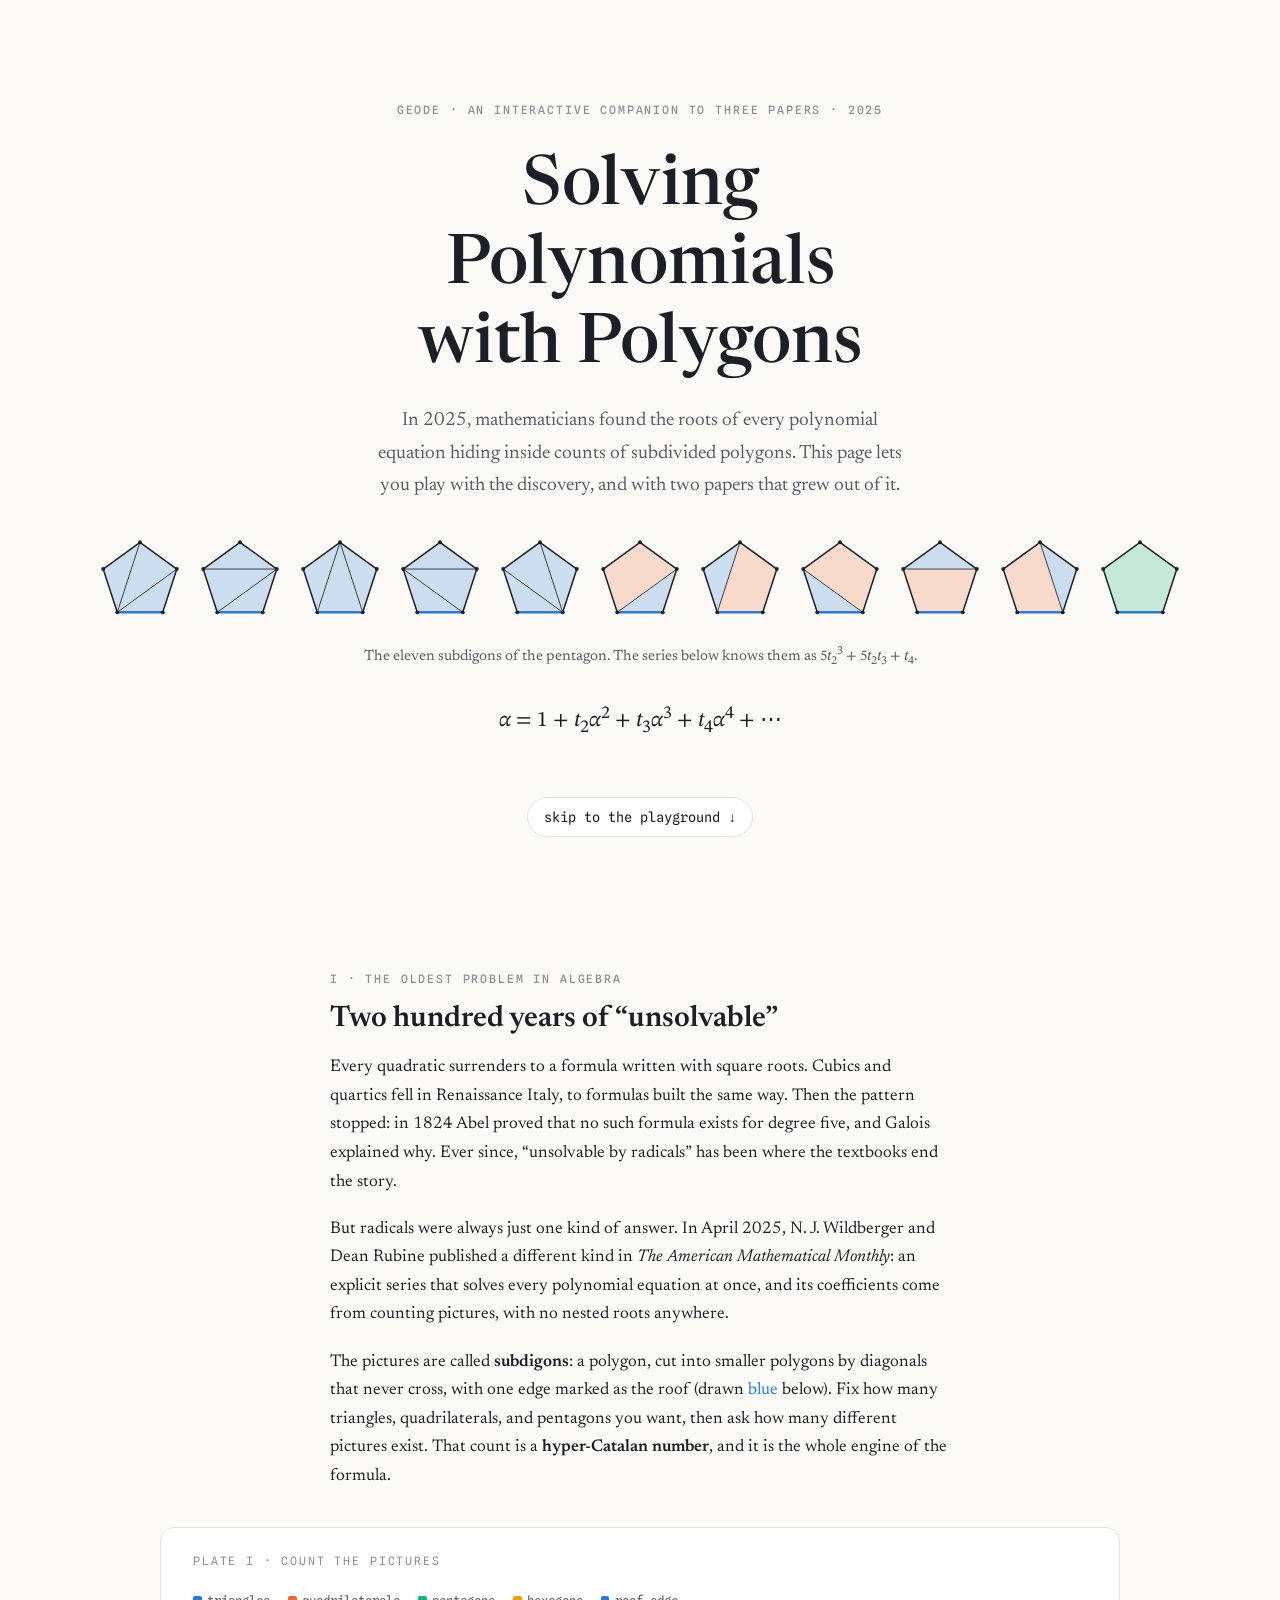
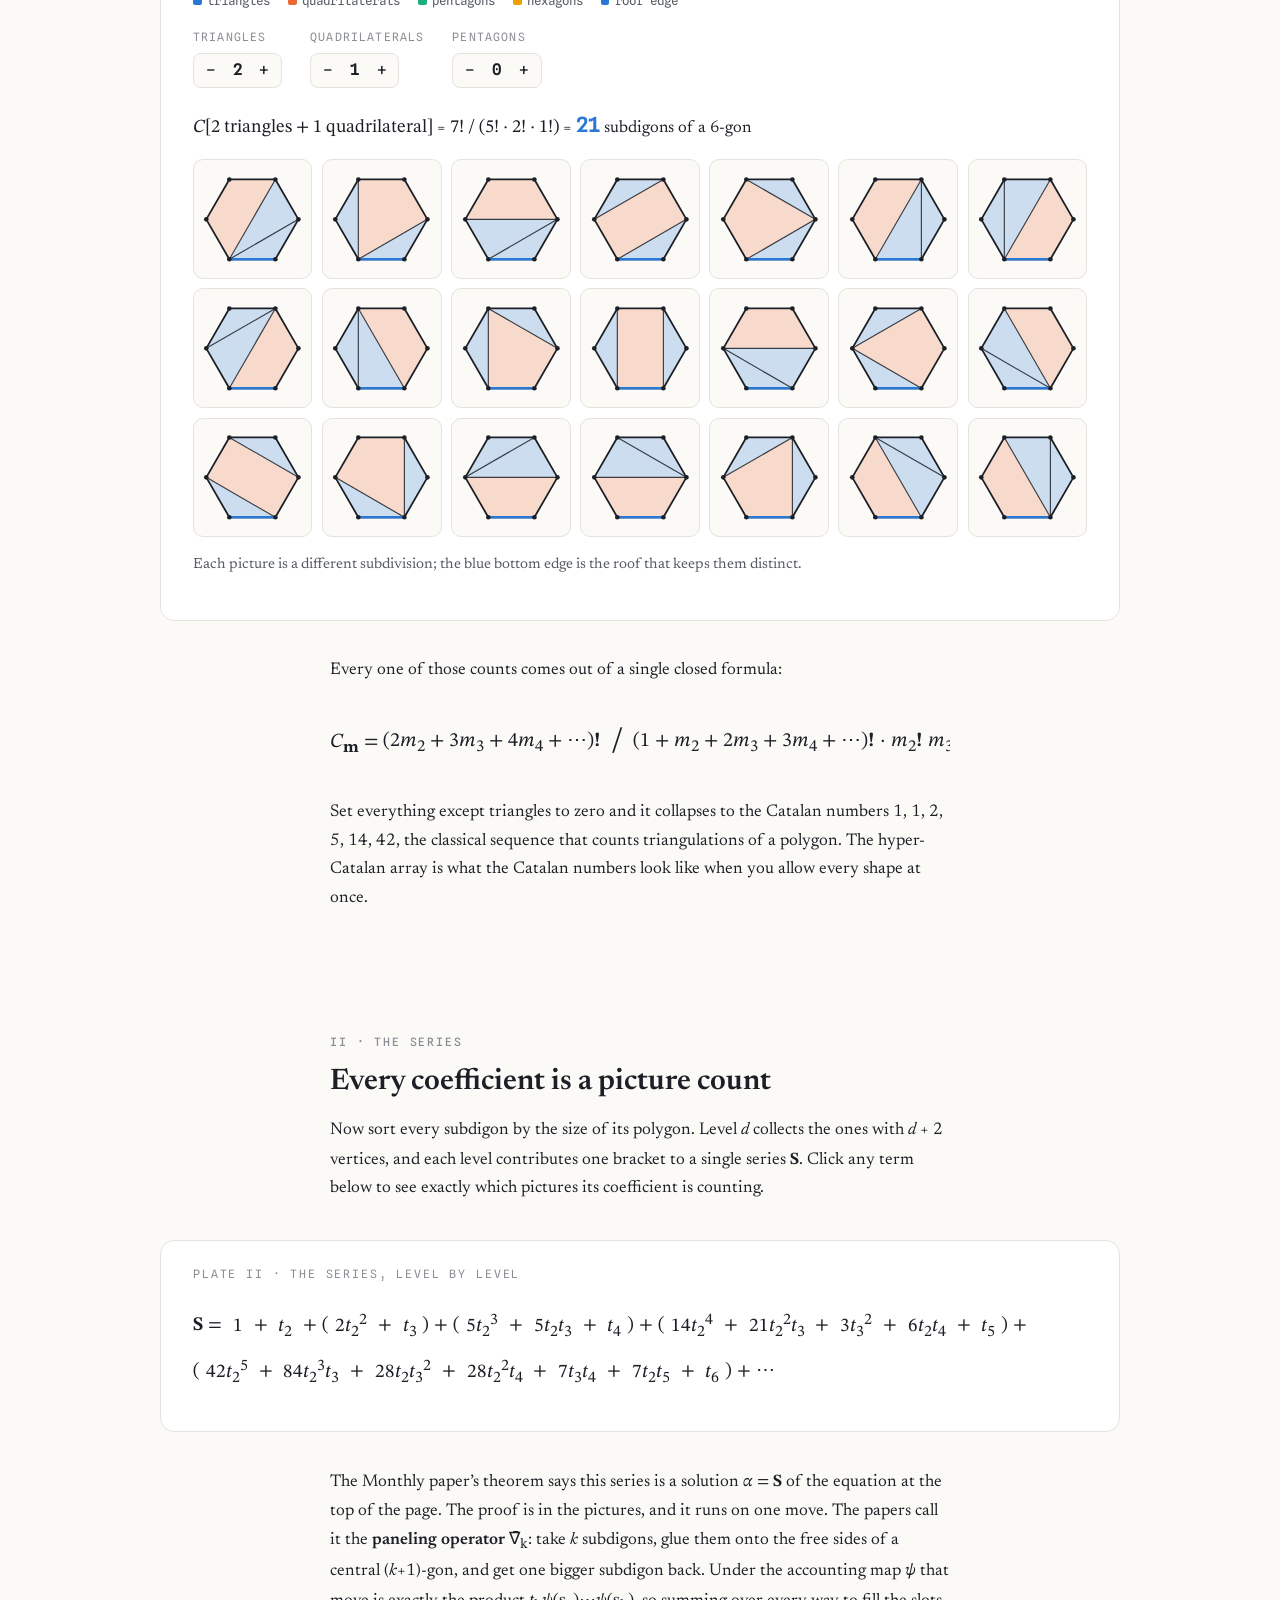
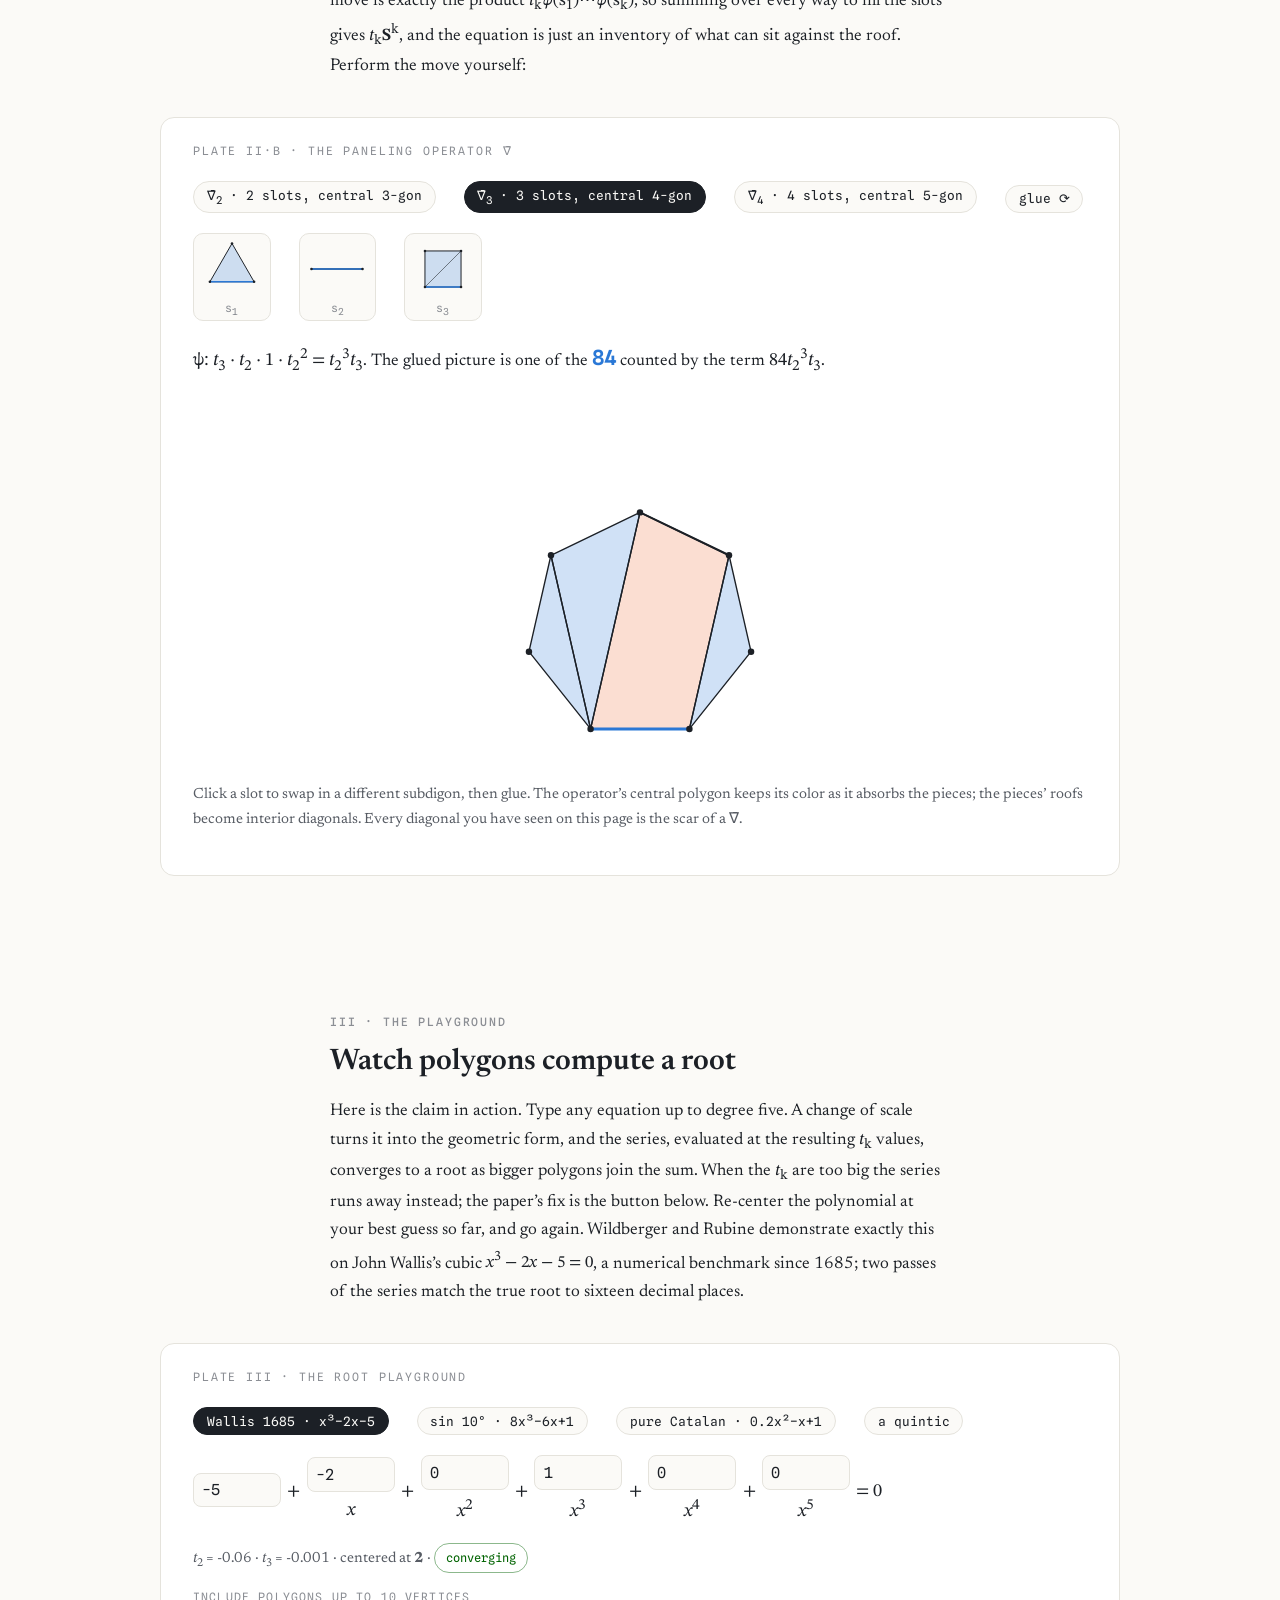
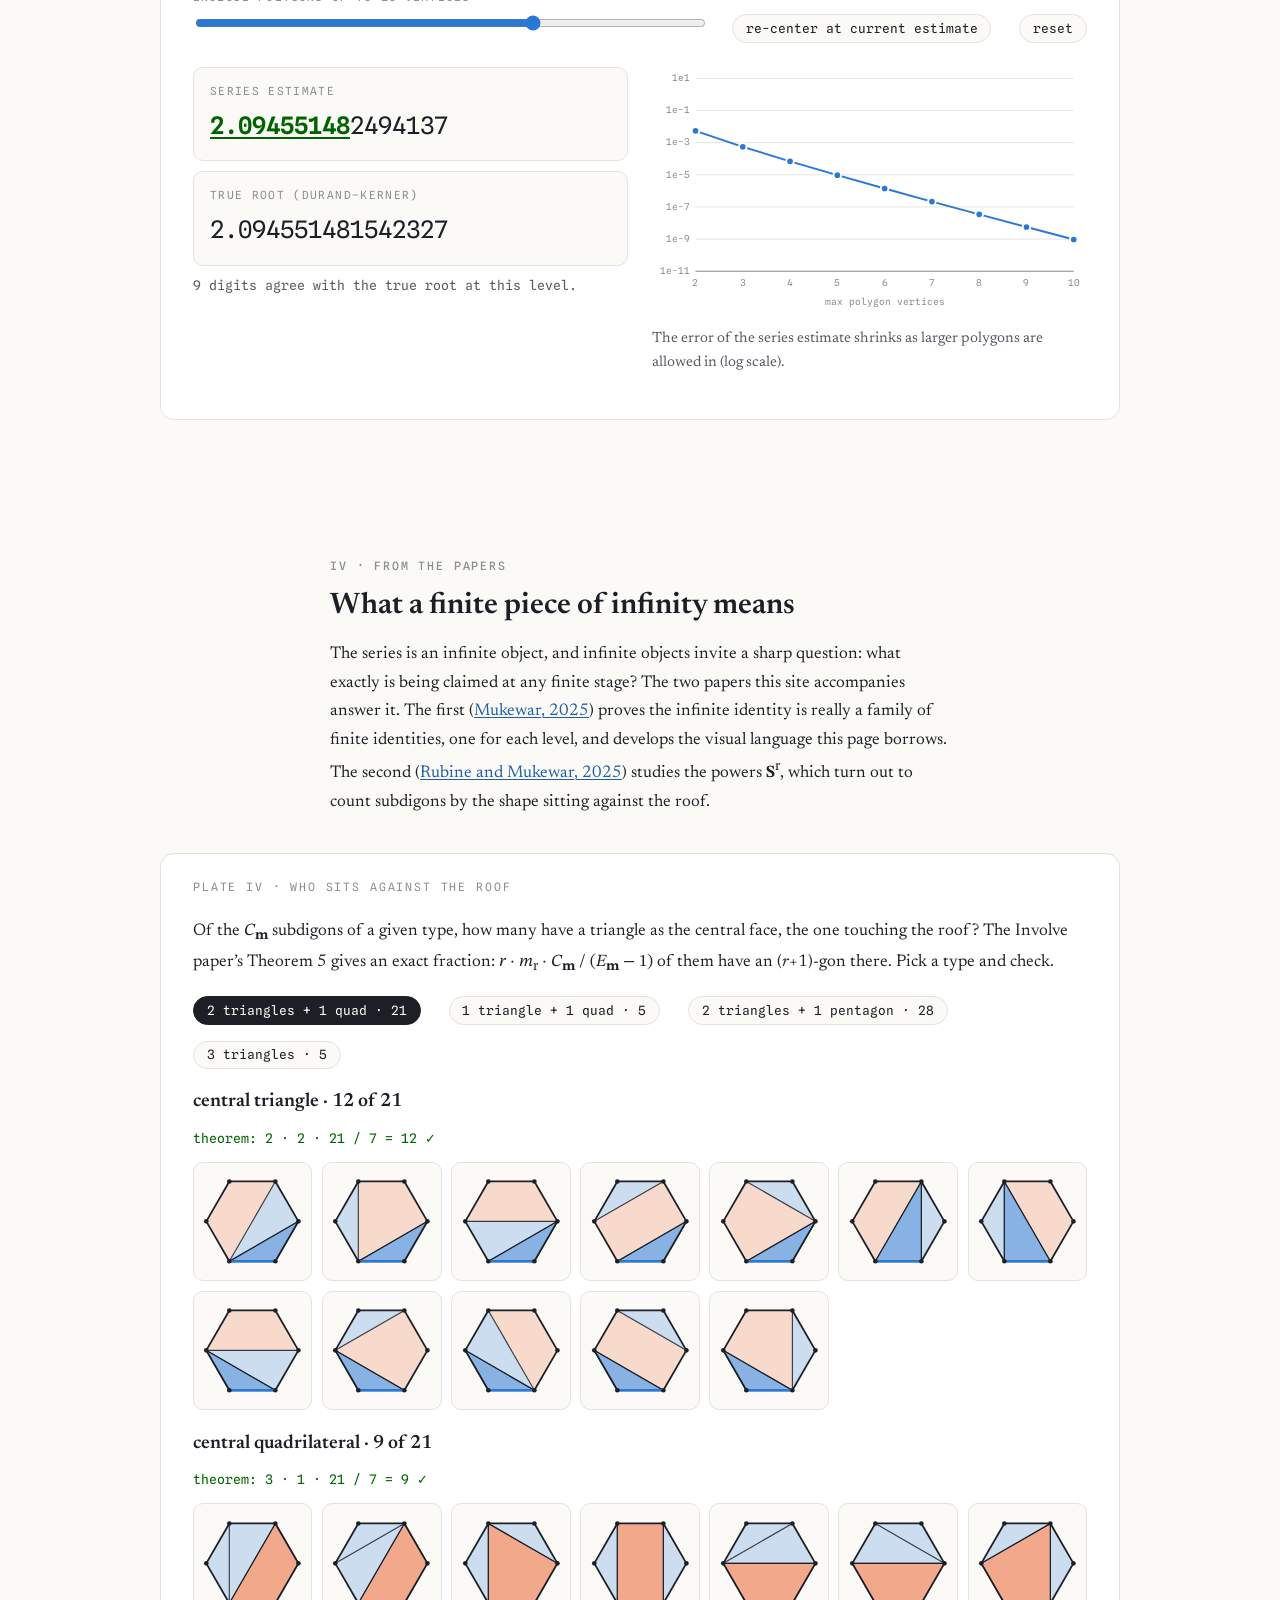
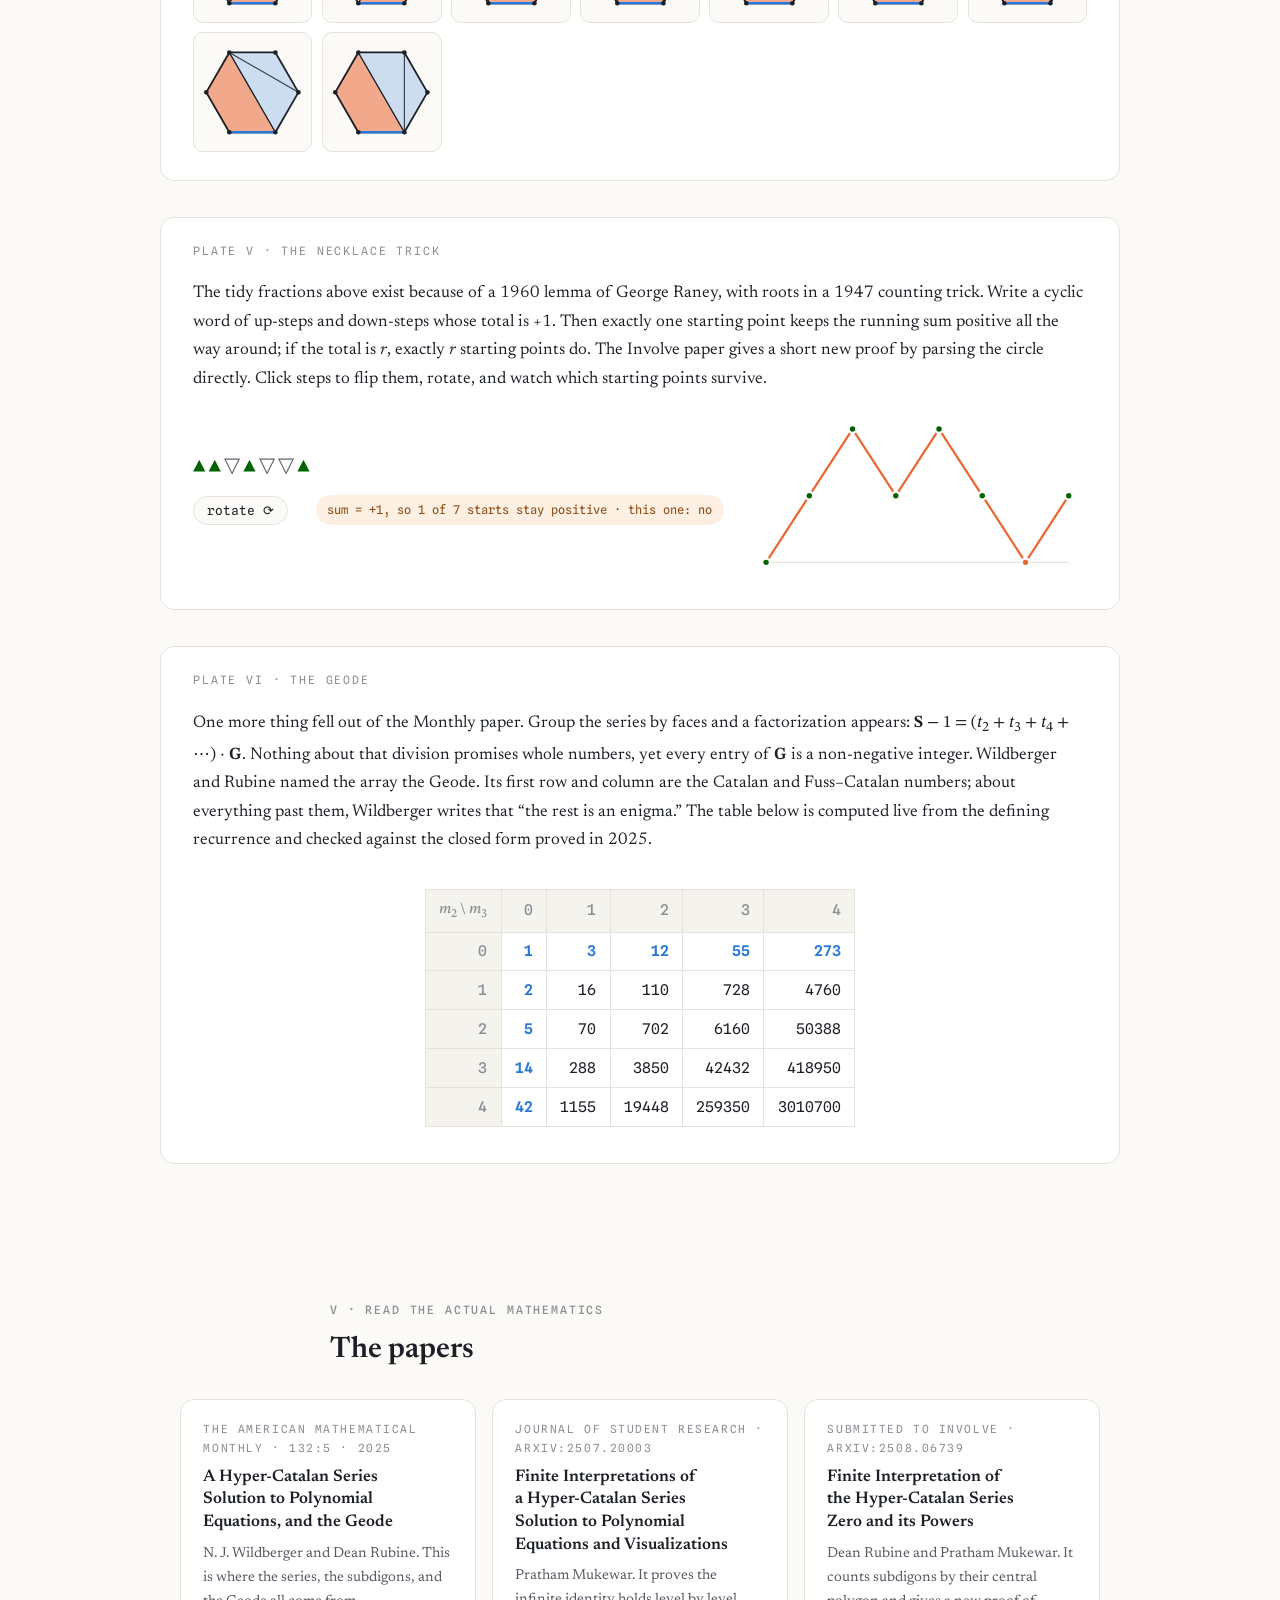
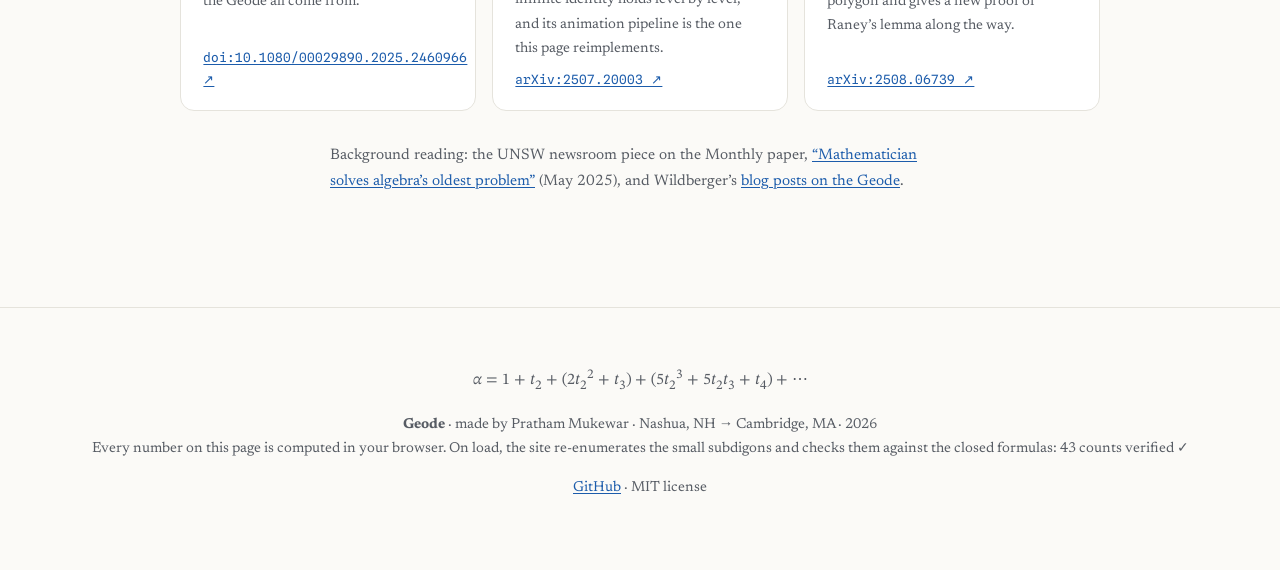
==== index.html @ 73f24c6c "Rework the series introduction sentence" ====
<!DOCTYPE html>
<html lang="en">
<head>
<meta charset="utf-8">
<meta name="viewport" content="width=device-width, initial-scale=1">
<title>Solving Polynomials with Polygons</title>
<meta name="description" content="An interactive companion to the hyper-Catalan series solution of polynomial equations: subdigons, the series, a root playground, and the Geode.">
<link rel="preconnect" href="https://fonts.googleapis.com">
<link rel="preconnect" href="https://fonts.gstatic.com" crossorigin>
<link rel="stylesheet" href="https://fonts.googleapis.com/css2?family=Newsreader:ital,opsz,wght@0,6..72,400..700;1,6..72,400..700&family=STIX+Two+Text:ital,wght@0,400..700;1,400..700&family=Spline+Sans+Mono:wght@400..600&display=swap">
<link rel="stylesheet" href="css/style.css">
</head>
<body>

<header class="hero">
  <div class="prose">
    <p class="eyebrow">Geode · an interactive companion to three papers · 2025</p>
    <h1>Solving Polynomials with Polygons</h1>
    <p class="lede">In 2025, mathematicians found the roots of every polynomial equation
    hiding inside counts of subdivided polygons. This page lets you play with the
    discovery, and with two papers that grew out of it.</p>
  </div>
  <div class="hero-band" id="hero-band" aria-label="the eleven subdigons of the pentagon"></div>
  <p class="plate-note" style="text-align:center">The eleven subdigons of the pentagon. The series below knows them as
    <span class="math">5<i>t</i><sub>2</sub><sup>3</sup> + 5<i>t</i><sub>2</sub><i>t</i><sub>3</sub> + <i>t</i><sub>4</sub></span>.</p>
  <div class="display-math hero-eq"><i>α</i> = 1 + <i>t</i><sub>2</sub><i>α</i><sup>2</sup> + <i>t</i><sub>3</sub><i>α</i><sup>3</sup> + <i>t</i><sub>4</sub><i>α</i><sup>4</sup> + ⋯</div>
  <div style="text-align:center"><a class="hero-cta" href="#playground">skip to the playground ↓</a></div>
</header>

<section id="story">
  <div class="prose">
    <p class="eyebrow">I · The oldest problem in algebra</p>
    <h2>Two hundred years of “unsolvable”</h2>
    <p>Every quadratic surrenders to a formula written with square roots. Cubics and
    quartics fell in Renaissance Italy, to formulas built the same way. Then the
    pattern stopped: in 1824 Abel proved that no such formula exists for degree
    five, and Galois explained why. Ever since, “unsolvable by radicals” has been
    where the textbooks end the story.</p>
    <p>But radicals were always just one kind of answer. In April 2025,
    N.&nbsp;J.&nbsp;Wildberger and Dean Rubine published a different kind in
    <i>The American Mathematical Monthly</i>: an explicit series that solves every
    polynomial equation at once, and its coefficients come from counting pictures,
    with no nested roots anywhere.</p>
    <p>The pictures are called <strong>subdigons</strong>: a polygon, cut into smaller
    polygons by diagonals that never cross, with one edge marked as the roof
    (drawn <span style="color:var(--accent)">blue</span> below). Fix how many triangles,
    quadrilaterals, and pentagons you want, then ask how many different pictures
    exist. That count is a <strong>hyper-Catalan number</strong>, and it is the whole
    engine of the formula.</p>
  </div>

  <div class="plate" id="explorer">
    <p class="plate-title">Plate I · Count the pictures</p>
    <div class="face-key" id="face-key"></div>
    <div class="controls" id="explorer-controls"></div>
    <p class="count-line" id="explorer-count"></p>
    <div class="gallery" id="explorer-gallery"></div>
    <p class="plate-note" id="explorer-note"></p>
  </div>

  <div class="prose">
    <p>Every one of those counts comes out of a single closed formula:</p>
    <div class="display-math">
      <i>C</i><sub><b>m</b></sub> =
      <span class="frac">(2<i>m</i><sub>2</sub> + 3<i>m</i><sub>3</sub> + 4<i>m</i><sub>4</sub> + ⋯)<b>!</b></span>
      <big>/</big>
      <span class="frac">(1 + <i>m</i><sub>2</sub> + 2<i>m</i><sub>3</sub> + 3<i>m</i><sub>4</sub> + ⋯)<b>!</b> · <i>m</i><sub>2</sub><b>!</b> <i>m</i><sub>3</sub><b>!</b> <i>m</i><sub>4</sub><b>!</b> ⋯</span>
    </div>
    <p>Set everything except triangles to zero and it collapses to the Catalan
    numbers 1, 1, 2, 5, 14, 42, the classical sequence that counts triangulations
    of a polygon. The hyper-Catalan array is what the Catalan numbers look like
    when you allow every shape at once.</p>
  </div>
</section>

<section id="series">
  <div class="prose">
    <p class="eyebrow">II · The series</p>
    <h2>Every coefficient is a picture count</h2>
    <p>Now sort every subdigon by the size of its polygon. Level <i>d</i> collects
    the ones with <i>d</i> + 2 vertices, and each level contributes one bracket to
    a single series <span class="math"><b>S</b></span>. Click any term below to see
    exactly which pictures its coefficient is counting.</p>
  </div>
  <div class="plate">
    <p class="plate-title">Plate II · The series, level by level</p>
    <div class="series-line" id="series-line"></div>
    <div class="term-detail" id="term-detail" hidden></div>
  </div>
  <div class="prose">
    <p>The Monthly paper’s theorem says this series is a solution
    <span class="math"><i>α</i> = <b>S</b></span> of the equation at the top of the
    page. The proof is in the pictures, and it runs on one move. The papers call
    it the <strong>paneling operator</strong> <span class="math">∇̄<sub>k</sub></span>:
    take <i>k</i> subdigons, glue them onto the free sides of a central
    (<i>k</i>+1)-gon, and get one bigger subdigon back. Under the accounting map
    <span class="math"><i>ψ</i></span> that move is exactly the product
    <span class="math"><i>t</i><sub>k</sub><i>ψ</i>(s<sub>1</sub>)⋯<i>ψ</i>(s<sub>k</sub>)</span>,
    so summing over every way to fill the slots gives
    <span class="math"><i>t</i><sub>k</sub><b>S</b><sup>k</sup></span>, and the
    equation is just an inventory of what can sit against the roof. Perform the
    move yourself:</p>
  </div>

  <div class="plate" id="paneling">
    <p class="plate-title">Plate II·b · The paneling operator ∇̄</p>
    <div class="controls" id="pan-controls"></div>
    <div class="controls" id="pan-slots" aria-label="operator slots"></div>
    <p class="count-line" id="pan-psi"></p>
    <div class="pan-stage" id="pan-stage"></div>
    <p class="plate-note">Click a slot to swap in a different subdigon, then glue.
    The operator’s central polygon keeps its color as it absorbs the pieces; the
    pieces’ roofs become interior diagonals. Every diagonal you have seen on this
    page is the scar of a ∇̄.</p>
  </div>
</section>

<section id="playground">
  <div class="prose">
    <p class="eyebrow">III · The playground</p>
    <h2>Watch polygons compute a root</h2>
    <p>Here is the claim in action. Type any equation up to degree five. A change
    of scale turns it into the geometric form, and the series, evaluated at the
    resulting <span class="math"><i>t</i><sub>k</sub></span> values, converges to a
    root as bigger polygons join the sum. When the
    <span class="math"><i>t</i><sub>k</sub></span> are too big the series runs away
    instead; the paper’s fix is the button below. Re-center the polynomial at your
    best guess so far, and go again. Wildberger and Rubine demonstrate exactly
    this on John Wallis’s cubic <span class="math"><i>x</i><sup>3</sup> − 2<i>x</i> − 5 = 0</span>,
    a numerical benchmark since 1685; two passes of the series match the true root
    to sixteen decimal places.</p>
  </div>
  <div class="plate">
    <p class="plate-title">Plate III · The root playground</p>
    <div class="controls" id="presets"></div>
    <div class="poly-inputs" id="poly-inputs"></div>
    <p class="plate-note" id="t-readout"></p>
    <div class="controls" style="margin-top:0.75rem">
      <div class="control" style="flex:1;min-width:220px">
        <label for="level-slider">include polygons up to <span id="level-label"></span> vertices</label>
        <input type="range" id="level-slider" min="2" max="14" value="10">
      </div>
      <button class="action" id="recenter">re-center at current estimate</button>
      <button class="action" id="reset-center">reset</button>
    </div>
    <div class="playground-grid">
      <div>
        <div class="digits" id="digits-series"><span class="label">series estimate</span><span class="val"></span></div>
        <div style="height:0.6rem"></div>
        <div class="digits" id="digits-root"><span class="label">true root (Durand–Kerner)</span><span class="val"></span></div>
        <p class="digit-status" id="digit-status"></p>
      </div>
      <div>
        <div class="chart-wrap" id="err-chart"></div>
        <p class="plate-note" id="chart-note">The error of the series estimate shrinks as larger polygons are allowed in (log scale).</p>
      </div>
    </div>
  </div>
</section>

<section id="papers-work">
  <div class="prose">
    <p class="eyebrow">IV · From the papers</p>
    <h2>What a finite piece of infinity means</h2>
    <p>The series is an infinite object, and infinite objects invite a sharp
    question: what exactly is being claimed at any finite stage? The two papers
    this site accompanies answer it. The first
    (<a href="https://arxiv.org/abs/2507.20003">Mukewar, 2025</a>) proves the
    infinite identity is really a family of finite identities, one for each level,
    and develops the visual language this page borrows. The second
    (<a href="https://arxiv.org/abs/2508.06739">Rubine and Mukewar, 2025</a>)
    studies the powers <span class="math"><b>S</b><sup>r</sup></span>, which turn
    out to count subdigons by the shape sitting against the roof.</p>
  </div>

  <div class="plate" id="central">
    <p class="plate-title">Plate IV · Who sits against the roof</p>
    <p style="margin-top:0">Of the <span class="math"><i>C</i><sub><b>m</b></sub></span> subdigons of a
    given type, how many have a triangle as the central face, the one touching the
    roof? The Involve paper’s Theorem 5 gives an exact fraction:
    <span class="math"><i>r</i> · <i>m</i><sub>r</sub> · <i>C</i><sub><b>m</b></sub> / (<i>E</i><sub><b>m</b></sub> − 1)</span>
    of them have an (<i>r</i>+1)-gon there. Pick a type and check.</p>
    <div class="controls" id="central-controls"></div>
    <div id="central-groups"></div>
  </div>

  <div class="plate" id="raney">
    <p class="plate-title">Plate V · The necklace trick</p>
    <p style="margin-top:0">The tidy fractions above exist because of a 1960 lemma
    of George Raney, with roots in a 1947 counting trick. Write a cyclic word of
    up-steps and down-steps whose total is +1. Then exactly one starting point
    keeps the running sum positive all the way around; if the total is
    <i>r</i>, exactly <i>r</i> starting points do. The Involve paper gives a short
    new proof by parsing the circle directly. Click steps to flip them, rotate,
    and watch which starting points survive.</p>
    <div class="raney-row">
      <div>
        <div class="raney-word" id="raney-word"></div>
        <div class="controls" style="margin-top:0.8rem">
          <button class="action" id="raney-rotate">rotate ⟳</button>
          <span class="badge" id="raney-badge"></span>
        </div>
      </div>
      <div class="chart-wrap" style="flex:1;min-width:240px" id="raney-chart"></div>
    </div>
  </div>

  <div class="plate" id="geode">
    <p class="plate-title">Plate VI · The Geode</p>
    <p style="margin-top:0">One more thing fell out of the Monthly paper. Group the
    series by faces and a factorization appears:
    <span class="math"><b>S</b> − 1 = (<i>t</i><sub>2</sub> + <i>t</i><sub>3</sub> + <i>t</i><sub>4</sub> + ⋯) · <b>G</b></span>.
    Nothing about that division promises whole numbers, yet every entry of
    <span class="math"><b>G</b></span> is a non-negative integer. Wildberger and
    Rubine named the array the Geode. Its first row and column are the Catalan and
    Fuss–Catalan numbers; about everything past them, Wildberger writes that
    “the rest is an enigma.” The table below is computed live from the defining
    recurrence and checked against the closed form proved in 2025.</p>
    <div style="overflow-x:auto"><table class="geode-table" id="geode-table"></table></div>
  </div>
</section>

<section id="papers">
  <div class="prose">
    <p class="eyebrow">V · Read the actual mathematics</p>
    <h2>The papers</h2>
  </div>
  <div class="paper-cards">
    <div class="paper-card">
      <span class="venue">The American Mathematical Monthly · 132:5 · 2025</span>
      <h3>A Hyper-Catalan Series Solution to Polynomial Equations, and the Geode</h3>
      <p>N. J. Wildberger and Dean Rubine. This is where the series, the subdigons,
      and the Geode all come from.</p>
      <a href="https://doi.org/10.1080/00029890.2025.2460966">doi:10.1080/00029890.2025.2460966 ↗</a>
    </div>
    <div class="paper-card">
      <span class="venue">Journal of Student Research · arXiv:2507.20003</span>
      <h3>Finite Interpretations of a Hyper-Catalan Series Solution to Polynomial Equations and Visualizations</h3>
      <p>Pratham Mukewar. It proves the infinite identity holds level by level, and
      its animation pipeline is the one this page reimplements.</p>
      <a href="https://arxiv.org/abs/2507.20003">arXiv:2507.20003 ↗</a>
    </div>
    <div class="paper-card">
      <span class="venue">Submitted to Involve · arXiv:2508.06739</span>
      <h3>Finite Interpretation of the Hyper-Catalan Series Zero and its Powers</h3>
      <p>Dean Rubine and Pratham Mukewar. It counts subdigons by their central
      polygon and gives a new proof of Raney’s lemma along the way.</p>
      <a href="https://arxiv.org/abs/2508.06739">arXiv:2508.06739 ↗</a>
    </div>
  </div>
  <div class="prose">
    <p style="font-size:0.95rem;color:var(--ink-2)">Background reading: the UNSW
    newsroom piece on the Monthly paper,
    <a href="https://www.unsw.edu.au/newsroom/news/2025/05/mathematician-solves-algebras-oldest-problem-using-intriguing-new-number-sequences">“Mathematician solves algebra’s oldest problem”</a> (May 2025),
    and Wildberger’s <a href="https://njwildberger.com/tag/geode/">blog posts on the Geode</a>.</p>
  </div>
</section>

<footer>
  <p class="math"><i>α</i> = 1 + <i>t</i><sub>2</sub> + (2<i>t</i><sub>2</sub><sup>2</sup> + <i>t</i><sub>3</sub>) + (5<i>t</i><sub>2</sub><sup>3</sup> + 5<i>t</i><sub>2</sub><i>t</i><sub>3</sub> + <i>t</i><sub>4</sub>) + ⋯</p>
  <p><strong>Geode</strong> · made by Pratham Mukewar · Nashua, NH → Cambridge, MA · 2026<br>
  Every number on this page is computed in your browser. On load, the site
  re-enumerates the small subdigons and checks them against the closed formulas:
  <span id="self-check">running self-check…</span></p>
  <p><a href="https://github.com/MathMaster1296">GitHub</a> · MIT license</p>
</footer>

<script type="module" src="js/app.js"></script>
</body>
</html>
---- css/style.css ----
/* Solving Polynomials with Polygons — design system.
   Type: Newsreader (display + prose), STIX Two Text (math), Spline Sans Mono (data).
   Face colors are the validated categorical palette; identity is never
   color-alone (a triangle has three sides). */

:root {
  --paper: #FBFAF7;
  --plate: #FFFFFF;
  --plate-2: #F4F3ED;
  --ink: #1C2026;
  --ink-2: #575C64;
  --muted: #8B8E94;
  --hairline: #E5E3DC;
  --accent: #2a78d6;
  --link: #1c5cab;
  --good: #006300;
  --warn-ink: #8a4a12;
  --warn-bg: #fdf0e3;
  --f3: #2a78d6;  /* triangles */
  --f4: #eb6834;  /* quadrilaterals */
  --f5: #1baf7a;  /* pentagons */
  --f6: #eda100;  /* hexagons */
  --f7: #e87ba4;  /* heptagons */
  --serif: "Newsreader", "Iowan Old Style", Georgia, serif;
  --math: "STIX Two Text", "Times New Roman", serif;
  --mono: "Spline Sans Mono", ui-monospace, "SF Mono", Menlo, monospace;
}
@media (prefers-color-scheme: dark) {
  :root:not([data-theme="light"]) {
    --paper: #14171C;
    --plate: #1B1F26;
    --plate-2: #20242C;
    --ink: #E9E7E1;
    --ink-2: #B4B8BF;
    --muted: #878B92;
    --hairline: #2A2F37;
    --accent: #3987e5;
    --link: #6da7ec;
    --good: #2fbf2f;
    --warn-ink: #f0b37c;
    --warn-bg: #2d2318;
    --f3: #3987e5;
    --f4: #d95926;
    --f5: #199e70;
    --f6: #c98500;
    --f7: #d55181;
  }
}
:root[data-theme="dark"] {
  --paper: #14171C;
  --plate: #1B1F26;
  --plate-2: #20242C;
  --ink: #E9E7E1;
  --ink-2: #B4B8BF;
  --muted: #878B92;
  --hairline: #2A2F37;
  --accent: #3987e5;
  --link: #6da7ec;
  --good: #2fbf2f;
  --warn-ink: #f0b37c;
  --warn-bg: #2d2318;
  --f3: #3987e5;
  --f4: #d95926;
  --f5: #199e70;
  --f6: #c98500;
  --f7: #d55181;
}

* { box-sizing: border-box; }
html { scroll-behavior: smooth; }
@media (prefers-reduced-motion: reduce) {
  html { scroll-behavior: auto; }
  *, *::before, *::after { animation: none !important; transition: none !important; }
}

body {
  margin: 0;
  background: var(--paper);
  color: var(--ink);
  font-family: var(--serif);
  font-size: 1.0625rem;
  line-height: 1.68;
  font-optical-sizing: auto;
  -webkit-font-smoothing: antialiased;
}

a { color: var(--link); text-decoration-thickness: 1px; text-underline-offset: 2px; }
a:hover { text-decoration-thickness: 2px; }
:focus-visible { outline: 2px solid var(--accent); outline-offset: 2px; border-radius: 2px; }

.prose { max-width: 66ch; margin: 0 auto; padding: 0 1.25rem; }
.prose p { margin: 1.1em 0; }
.prose strong { font-weight: 600; }

h1, h2, h3 { font-family: var(--serif); text-wrap: balance; line-height: 1.15; }
h2 { font-size: 1.85rem; font-weight: 600; margin: 0 0 0.6em; }
h3 { font-size: 1.2rem; font-weight: 600; margin: 2em 0 0.5em; }

.eyebrow {
  font-family: var(--mono);
  font-size: 0.72rem;
  font-weight: 500;
  letter-spacing: 0.16em;
  text-transform: uppercase;
  color: var(--muted);
  margin: 0 0 1rem;
}

section { padding: 4.5rem 0 1rem; }

.math { font-family: var(--math); }
.math i { font-style: italic; }
.display-math {
  font-family: var(--math);
  font-size: 1.25rem;
  text-align: center;
  margin: 1.6rem 0;
  overflow-x: auto;
  padding: 0.25rem 0;
  white-space: nowrap;
}

/* ---------- hero ---------- */
header.hero {
  padding: 5.5rem 0 3rem;
  text-align: center;
}
.hero h1 {
  font-size: clamp(2.5rem, 7vw, 4.3rem);
  font-weight: 500;
  margin: 0.4em auto 0.3em;
  max-width: 14ch;
}
.hero .lede {
  font-size: 1.2rem;
  color: var(--ink-2);
  max-width: 52ch;
  margin: 0 auto 1.5rem;
  text-wrap: balance;
}
.hero-band {
  display: flex;
  justify-content: center;
  gap: 0.75rem;
  flex-wrap: wrap;
  margin: 2.2rem auto 1rem;
}
.hero-band .subdigon { width: 88px; height: 88px; }
.hero-eq { margin-top: 1.4rem; font-size: 1.35rem; }
.hero-cta {
  display: inline-block;
  margin-top: 1.6rem;
  font-family: var(--mono);
  font-size: 0.85rem;
  border: 1px solid var(--hairline);
  border-radius: 999px;
  padding: 0.55em 1.2em;
  text-decoration: none;
  color: var(--ink);
  background: var(--plate);
}
.hero-cta:hover { border-color: var(--accent); }

/* ---------- plates (interactive figures) ---------- */
.plate {
  max-width: 960px;
  margin: 2.25rem auto;
  padding: 1.5rem clamp(1rem, 3vw, 2rem) 1.75rem;
  background: var(--plate);
  border: 1px solid var(--hairline);
  border-radius: 14px;
}
.plate-title {
  font-family: var(--mono);
  font-size: 0.72rem;
  letter-spacing: 0.16em;
  text-transform: uppercase;
  color: var(--muted);
  margin: 0 0 1.2rem;
}
.plate-note { font-size: 0.92rem; color: var(--ink-2); margin-top: 1rem; }

/* ---------- subdigon svg ---------- */
.subdigon { display: block; }
.subdigon .face { stroke: none; }
.subdigon .face-3 { fill: color-mix(in srgb, var(--f3) 22%, transparent); }
.subdigon .face-4 { fill: color-mix(in srgb, var(--f4) 22%, transparent); }
.subdigon .face-5 { fill: color-mix(in srgb, var(--f5) 24%, transparent); }
.subdigon .face-6 { fill: color-mix(in srgb, var(--f6) 24%, transparent); }
.subdigon .face-7 { fill: color-mix(in srgb, var(--f7) 24%, transparent); }
.subdigon .face-8 { fill: color-mix(in srgb, var(--muted) 24%, transparent); }
.subdigon .face-none { fill: transparent; }
.subdigon .outline { fill: none; stroke: var(--ink); stroke-width: 1.7; stroke-linejoin: round; }
.subdigon .diagonal { stroke: var(--ink); stroke-width: 1.1; opacity: 0.85; }
.subdigon .root-edge { stroke: var(--accent); stroke-width: 2.4; stroke-linecap: round; }
.subdigon .vertex { fill: var(--ink); }

.face-key {
  display: flex;
  flex-wrap: wrap;
  gap: 0.4rem 1.1rem;
  font-family: var(--mono);
  font-size: 0.78rem;
  color: var(--ink-2);
  margin-bottom: 1rem;
}
.face-key .chip {
  display: inline-block;
  width: 0.7em; height: 0.7em;
  border-radius: 2px;
  margin-right: 0.45em;
  vertical-align: baseline;
}

/* ---------- controls ---------- */
.controls { display: flex; flex-wrap: wrap; gap: 1rem 1.75rem; align-items: end; margin-bottom: 1.25rem; }
.control label {
  display: block;
  font-family: var(--mono);
  font-size: 0.72rem;
  letter-spacing: 0.1em;
  text-transform: uppercase;
  color: var(--muted);
  margin-bottom: 0.35rem;
}
.stepper { display: inline-flex; align-items: center; border: 1px solid var(--hairline); border-radius: 8px; background: var(--paper); }
.stepper button {
  font-family: var(--mono); font-size: 1rem;
  background: none; border: none; color: var(--ink);
  width: 2.1rem; height: 2.1rem; cursor: pointer; border-radius: 8px;
}
.stepper button:hover { background: var(--plate-2); }
.stepper output {
  font-family: var(--mono); font-size: 1rem; font-weight: 600;
  min-width: 2ch; text-align: center; font-variant-numeric: tabular-nums;
}
input[type="number"] {
  font-family: var(--mono); font-size: 0.95rem;
  background: var(--paper); color: var(--ink);
  border: 1px solid var(--hairline); border-radius: 8px;
  padding: 0.45em 0.55em; width: 5.5rem;
  font-variant-numeric: tabular-nums;
}
input[type="range"] { accent-color: var(--accent); width: 100%; }
button.preset, button.action {
  font-family: var(--mono); font-size: 0.8rem;
  background: var(--paper); color: var(--ink);
  border: 1px solid var(--hairline); border-radius: 999px;
  padding: 0.45em 1em; cursor: pointer;
}
button.preset:hover, button.action:hover { border-color: var(--accent); }
button.preset[aria-pressed="true"] { background: var(--ink); color: var(--paper); border-color: var(--ink); }

/* ---------- gallery ---------- */
.count-line { font-size: 1.05rem; margin: 0.5rem 0 1rem; }
.count-line .math { font-size: 1.15rem; }
.count-big { font-family: var(--mono); font-weight: 600; font-size: 1.3rem; color: var(--accent); }
.gallery {
  display: grid;
  grid-template-columns: repeat(auto-fill, minmax(104px, 1fr));
  gap: 0.6rem;
}
.gallery .cell {
  background: var(--paper);
  border: 1px solid var(--hairline);
  border-radius: 10px;
  padding: 0.4rem;
  display: flex; justify-content: center;
}
.gallery .subdigon { width: 100%; height: auto; }

/* ---------- series browser ---------- */
.series-line {
  font-family: var(--math);
  font-size: 1.2rem;
  line-height: 2.1;
  overflow-x: auto;
  padding-bottom: 0.5rem;
}
.series-line .term {
  cursor: pointer;
  border-radius: 6px;
  padding: 0.1em 0.25em;
  border: 1px solid transparent;
}
.series-line .term:hover { border-color: var(--hairline); background: var(--plate-2); }
.series-line .term[aria-pressed="true"] { background: var(--ink); color: var(--paper); }
.term-detail { margin-top: 1rem; border-top: 1px solid var(--hairline); padding-top: 1rem; }

/* ---------- paneling operator ---------- */
.slot {
  background: var(--paper);
  border: 1px solid var(--hairline);
  border-radius: 10px;
  padding: 0.4rem 0.55rem 0.2rem;
  cursor: pointer;
  display: inline-flex;
  flex-direction: column;
  align-items: center;
  gap: 0.15rem;
}
.slot:hover { border-color: var(--accent); }
.slot-label { font-family: var(--mono); font-size: 0.72rem; color: var(--muted); }
.pan-stage { display: flex; justify-content: center; }
.pan-svg { width: min(520px, 100%); }
.pan-svg svg { width: 100%; height: auto; display: block; }
.pan-svg .null-edge { stroke: var(--ink); stroke-width: 1.7; stroke-linecap: round; }
.pan-svg .face { stroke: var(--ink); stroke-width: 1.1; stroke-linejoin: round; }

/* ---------- playground ---------- */
.poly-inputs { display: flex; flex-wrap: wrap; gap: 0.6rem 0.4rem; align-items: center; font-family: var(--math); font-size: 1.15rem; }
.poly-inputs .co { display: inline-flex; flex-direction: column; align-items: center; gap: 0.2rem; }
.playground-grid { display: grid; grid-template-columns: 1fr 1fr; gap: 1.5rem; margin-top: 1.5rem; }
@media (max-width: 760px) { .playground-grid { grid-template-columns: 1fr; } }

.digits {
  font-family: var(--mono);
  font-size: clamp(1.1rem, 2.6vw, 1.5rem);
  font-variant-numeric: tabular-nums;
  background: var(--paper);
  border: 1px solid var(--hairline);
  border-radius: 10px;
  padding: 0.9rem 1rem;
  overflow-x: auto;
  white-space: nowrap;
}
.digits .label { font-size: 0.7rem; letter-spacing: 0.12em; text-transform: uppercase; color: var(--muted); display: block; margin-bottom: 0.3rem; }
.digits .match { color: var(--good); font-weight: 600; text-decoration: underline; text-decoration-thickness: 2px; text-underline-offset: 3px; }
.digit-status { font-family: var(--mono); font-size: 0.82rem; color: var(--ink-2); margin-top: 0.5rem; }

.badge {
  display: inline-block;
  font-family: var(--mono); font-size: 0.75rem;
  border-radius: 999px; padding: 0.3em 0.9em;
  border: 1px solid var(--hairline);
}
.badge.ok { color: var(--good); border-color: color-mix(in srgb, var(--good) 45%, transparent); }
.badge.bad { color: var(--warn-ink); background: var(--warn-bg); border-color: transparent; }

.chart-wrap { position: relative; }
.chart-wrap svg { width: 100%; height: auto; display: block; }
.chart-wrap .axis-label { font-family: var(--mono); font-size: 10px; fill: var(--muted); }
.chart-wrap .grid { stroke: var(--hairline); stroke-width: 1; }
.chart-wrap .baseline { stroke: var(--muted); stroke-width: 1; }
.chart-wrap .err-line { stroke: var(--accent); stroke-width: 2; fill: none; stroke-linejoin: round; }
.chart-wrap .err-dot { fill: var(--accent); stroke: var(--plate); stroke-width: 2; }
.chart-tip {
  position: absolute;
  pointer-events: none;
  background: var(--ink); color: var(--paper);
  font-family: var(--mono); font-size: 0.72rem;
  border-radius: 6px; padding: 0.35em 0.6em;
  transform: translate(-50%, -130%);
  white-space: nowrap;
  opacity: 0;
}

.subdigon .face.central { stroke: var(--ink); stroke-width: 1; }
.subdigon .face-3.central { fill: color-mix(in srgb, var(--f3) 55%, transparent); }
.subdigon .face-4.central { fill: color-mix(in srgb, var(--f4) 55%, transparent); }
.subdigon .face-5.central { fill: color-mix(in srgb, var(--f5) 58%, transparent); }
.subdigon .face-6.central { fill: color-mix(in srgb, var(--f6) 58%, transparent); }
.central-group h3 { margin-top: 1.4rem; }
.central-group .formula-check { font-family: var(--mono); font-size: 0.82rem; color: var(--good); }

/* ---------- geode table ---------- */
.geode-table { border-collapse: collapse; font-family: var(--mono); font-size: 0.92rem; margin: 1rem auto 0.5rem; font-variant-numeric: tabular-nums; }
.geode-table th, .geode-table td { border: 1px solid var(--hairline); padding: 0.45em 0.9em; text-align: right; }
.geode-table th { color: var(--muted); font-weight: 500; background: var(--plate-2); }
.geode-table td.edge-seq { color: var(--accent); font-weight: 600; }

/* ---------- fractions ---------- */
.display-math big { font-size: 1.6em; vertical-align: -0.1em; padding: 0 0.15em; }

/* ---------- raney ---------- */
.raney-row { display: flex; flex-wrap: wrap; gap: 1.5rem; align-items: center; }
.raney-word { font-family: var(--mono); font-size: 1.3rem; letter-spacing: 0.15em; }
.raney-word .pos { color: var(--good); font-weight: 600; }
.raney-word .neg { color: var(--ink-2); }

/* ---------- papers ---------- */
.paper-cards { display: grid; grid-template-columns: repeat(auto-fit, minmax(260px, 1fr)); gap: 1rem; max-width: 960px; margin: 2rem auto; padding: 0 1.25rem; }
.paper-card {
  border: 1px solid var(--hairline); border-radius: 14px;
  background: var(--plate); padding: 1.25rem 1.4rem;
  display: flex; flex-direction: column; gap: 0.5rem;
}
.paper-card .venue { font-family: var(--mono); font-size: 0.7rem; letter-spacing: 0.14em; text-transform: uppercase; color: var(--muted); }
.paper-card h3 { margin: 0; font-size: 1.05rem; line-height: 1.35; }
.paper-card p { margin: 0; font-size: 0.9rem; color: var(--ink-2); }
.paper-card a { margin-top: auto; font-family: var(--mono); font-size: 0.8rem; }

footer {
  margin-top: 5rem;
  border-top: 1px solid var(--hairline);
  padding: 2.5rem 1.25rem 3.5rem;
  text-align: center;
  font-size: 0.9rem;
  color: var(--ink-2);
}
footer .math { font-size: 1rem; }

.sr-only {
  position: absolute; width: 1px; height: 1px;
  padding: 0; margin: -1px; overflow: hidden;
  clip: rect(0 0 0 0); white-space: nowrap; border: 0;
}
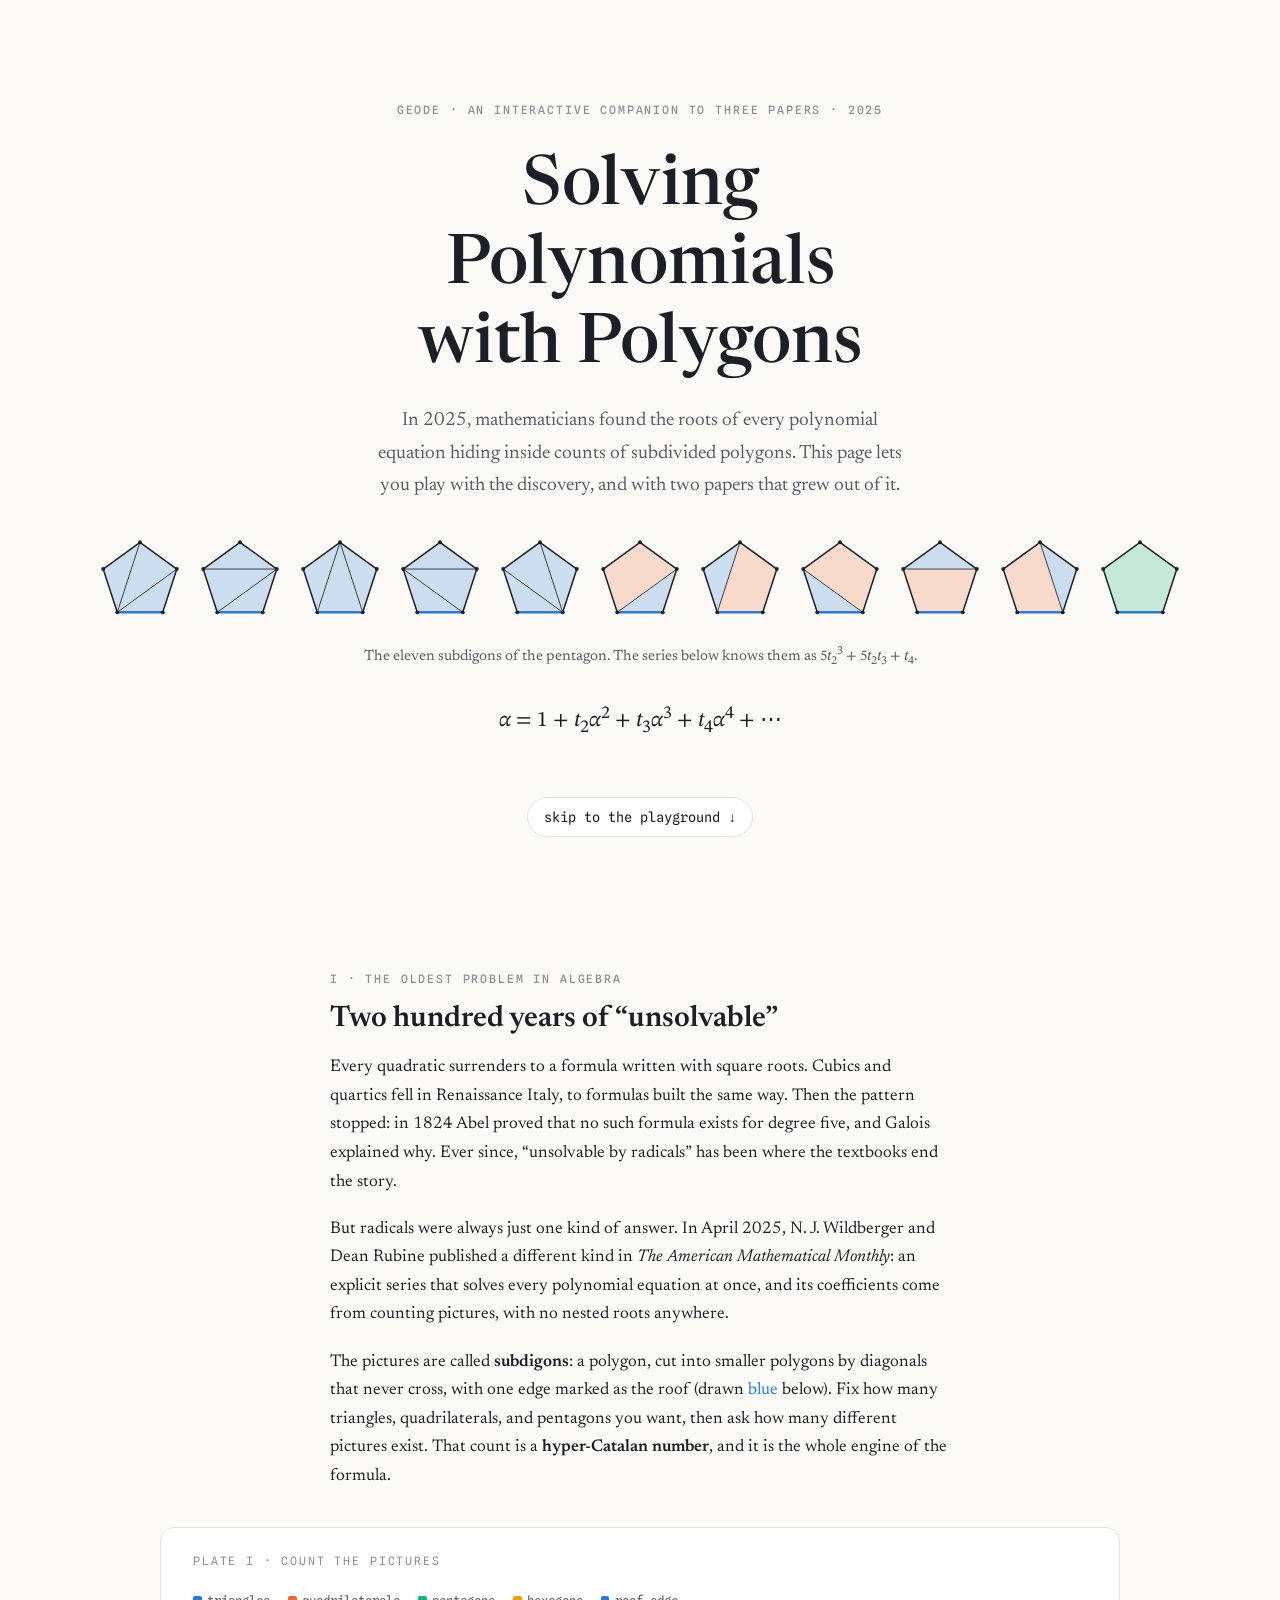
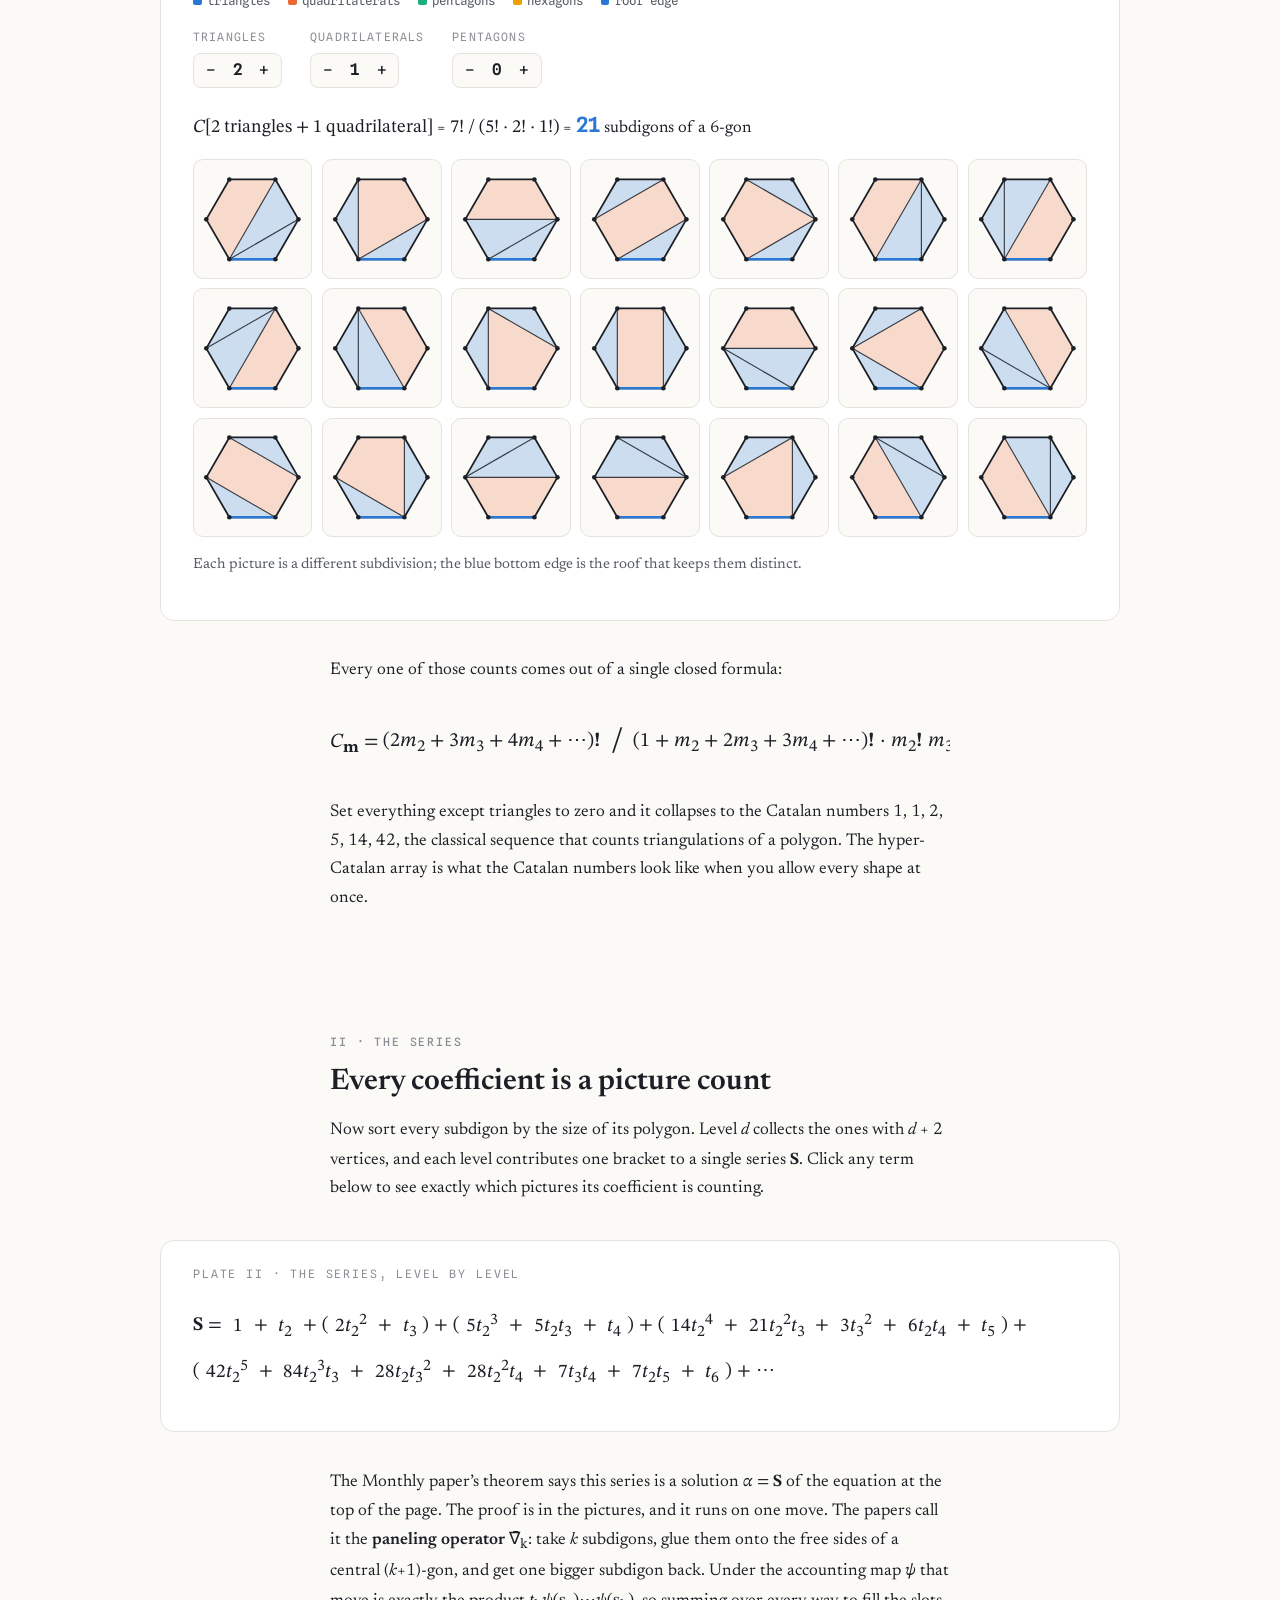
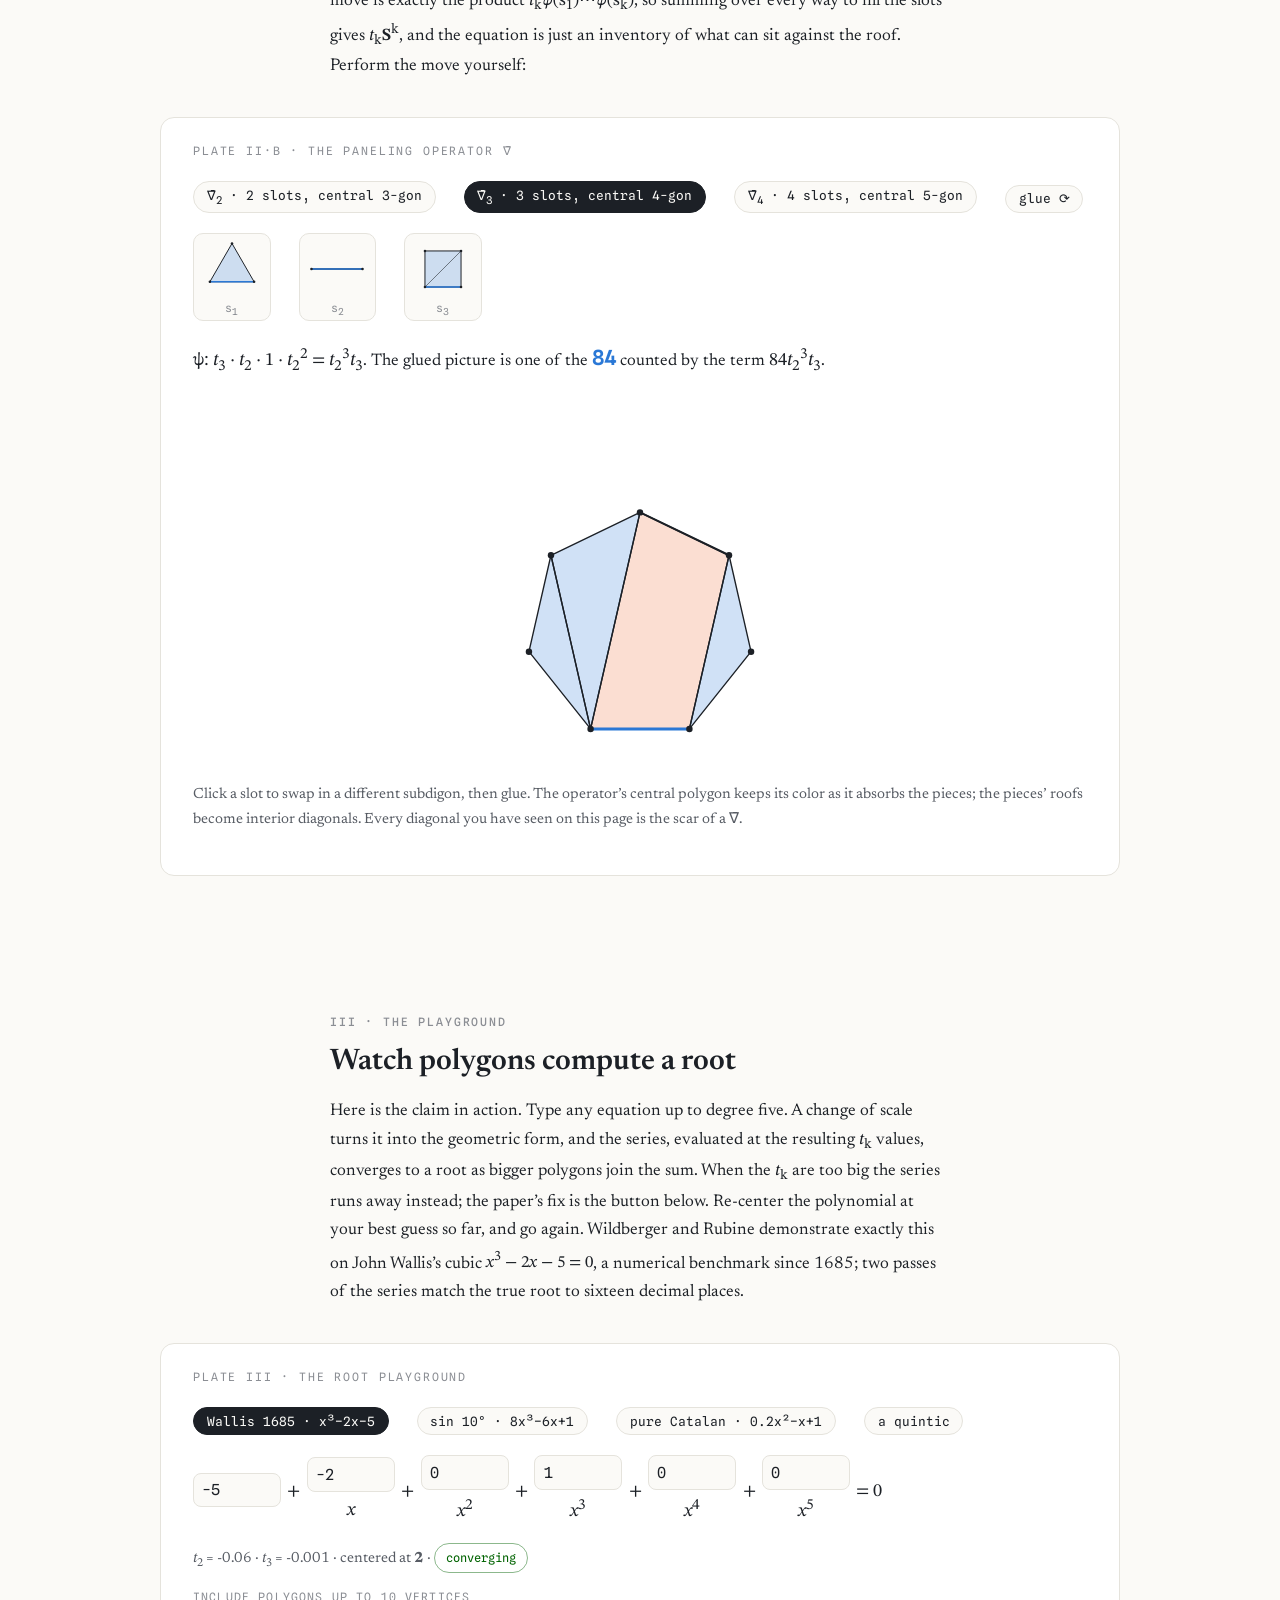
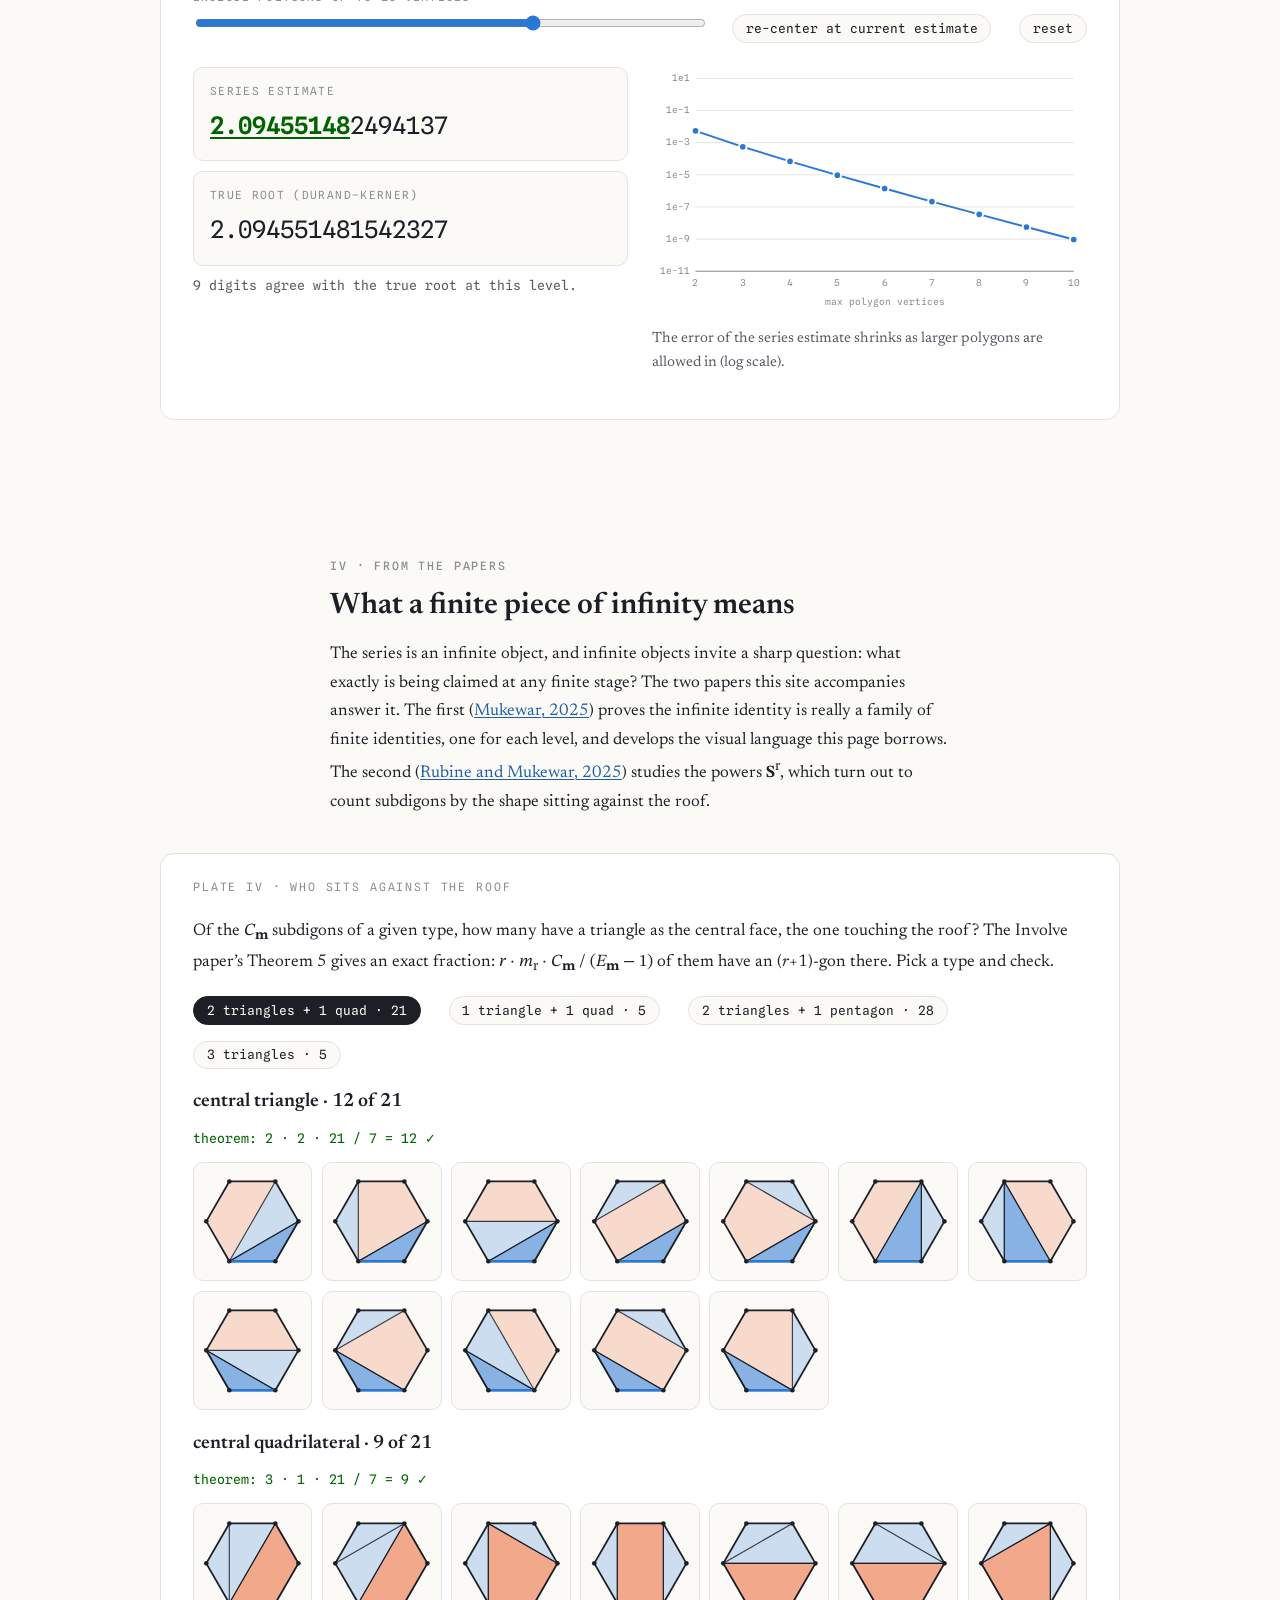
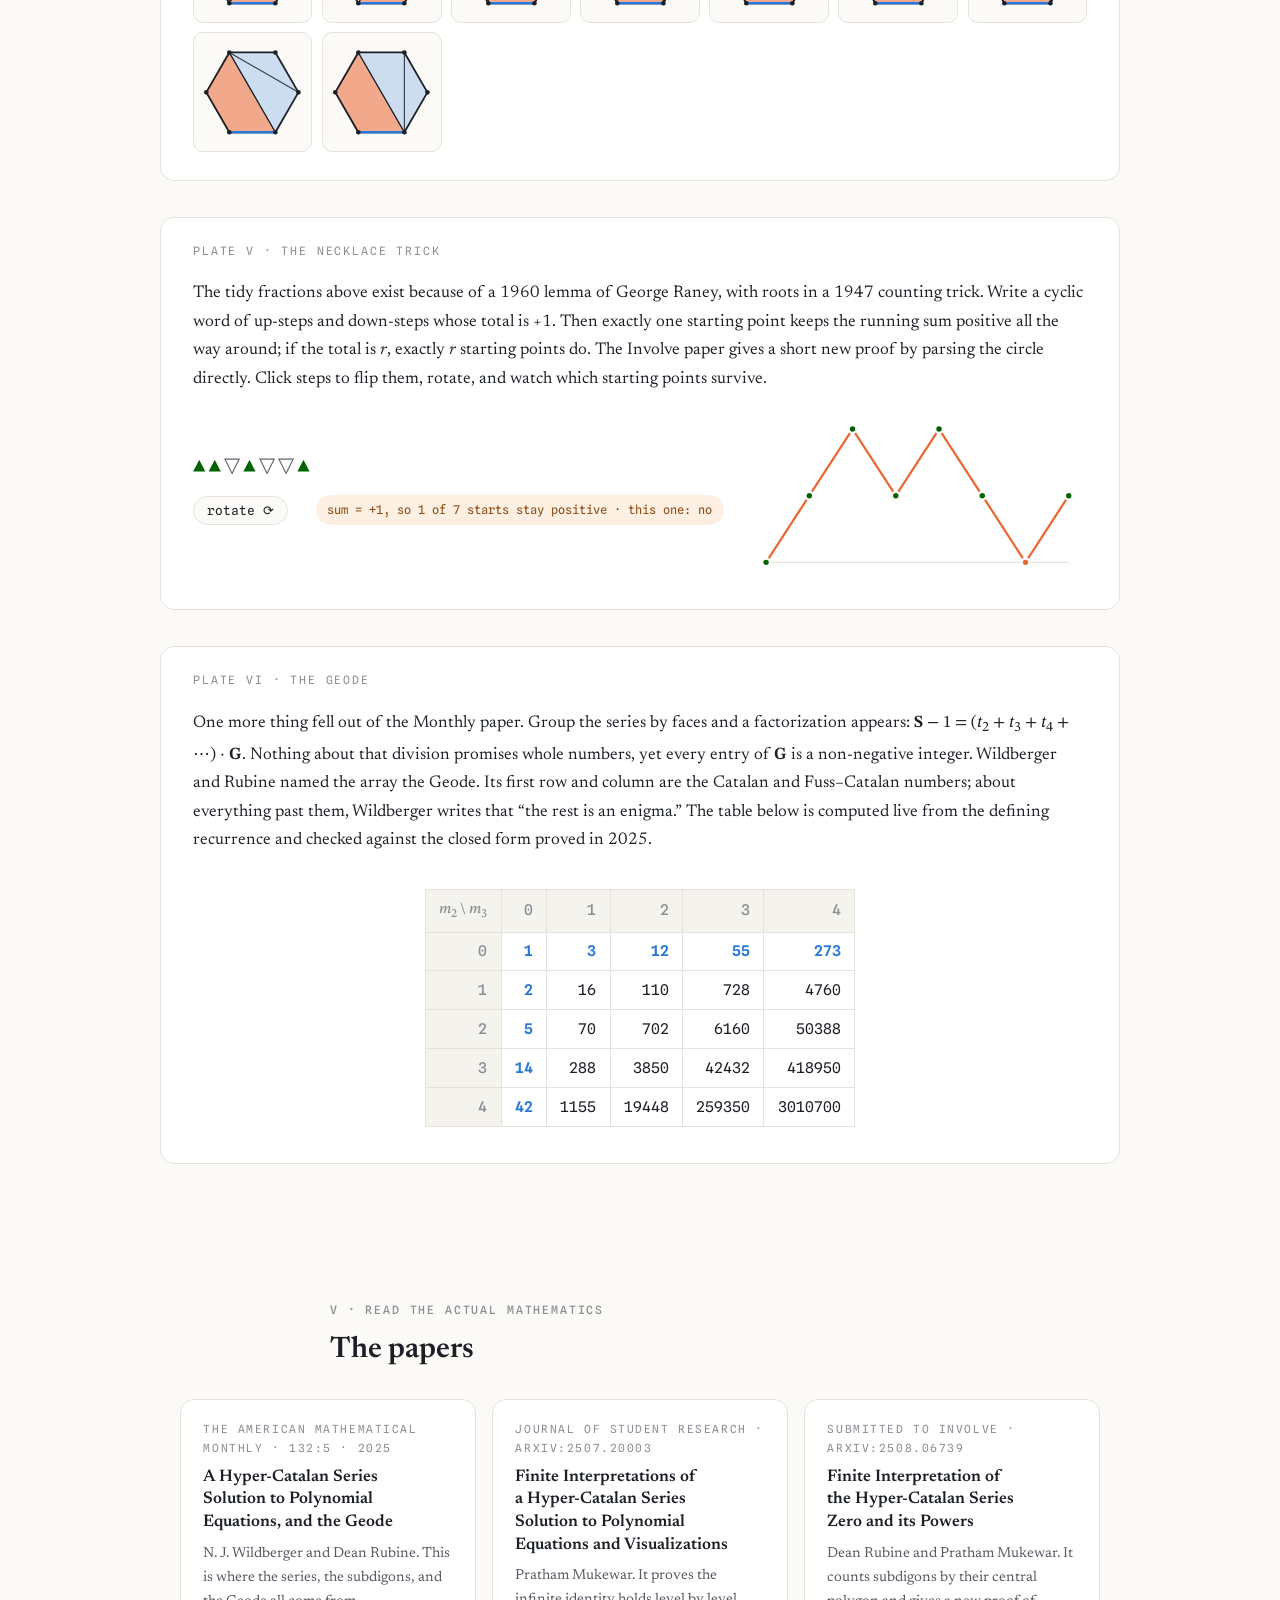
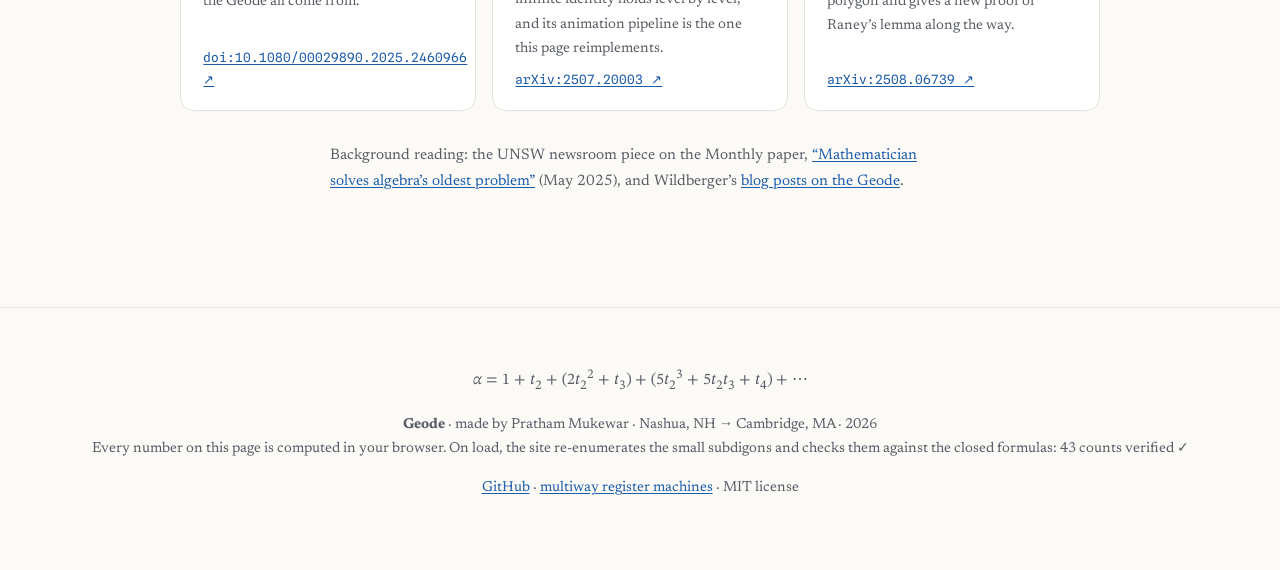
==== commit 862d4c31: "Link the multiway explorer and my other projects" ====
--- a/index.html
+++ b/index.html
@@ -262,7 +262,9 @@
   Every number on this page is computed in your browser. On load, the site
   re-enumerates the small subdigons and checks them against the closed formulas:
   <span id="self-check">running self-check…</span></p>
-  <p><a href="https://github.com/MathMaster1296">GitHub</a> · MIT license</p>
+  <p><a href="https://github.com/MathMaster1296">GitHub</a> ·
+  <a href="https://mathmaster1296.github.io/multiway-register-machines/">multiway register machines</a> ·
+  MIT license</p>
 </footer>
 
 <script type="module" src="js/app.js"></script>
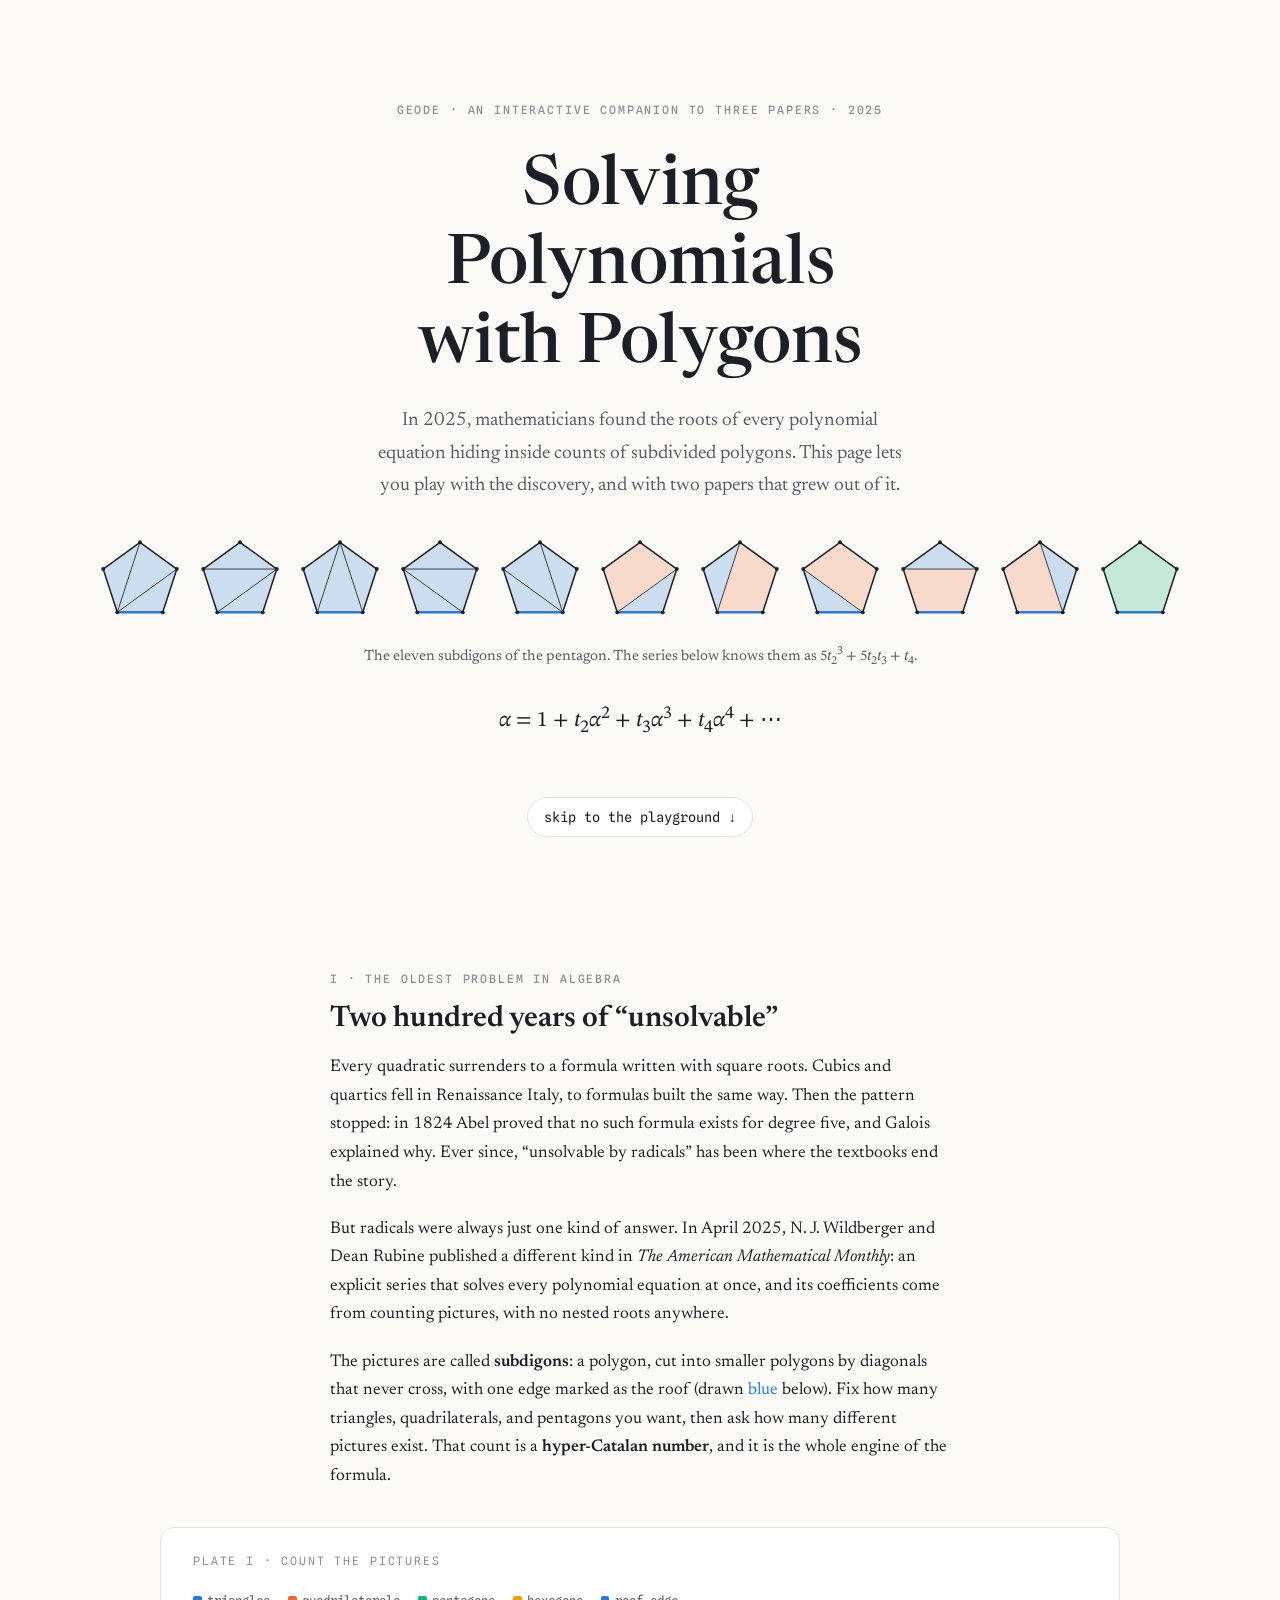
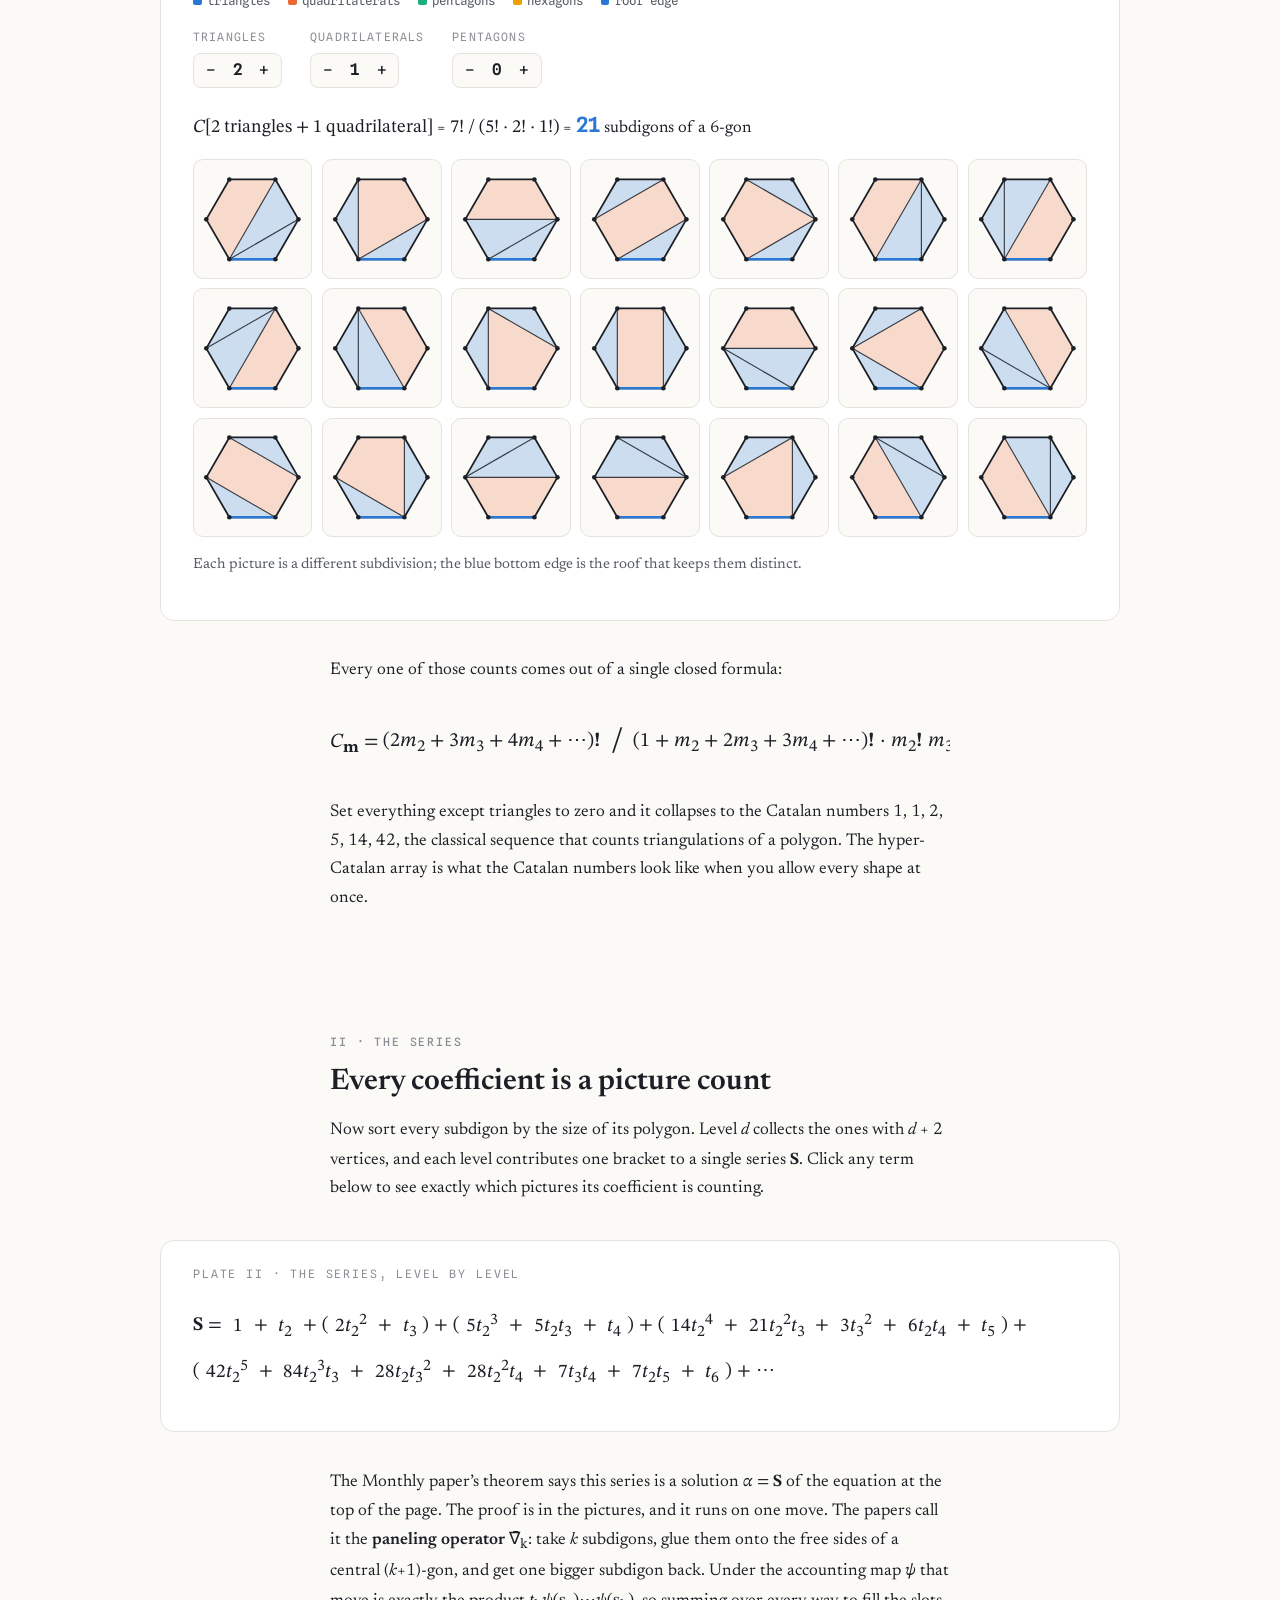
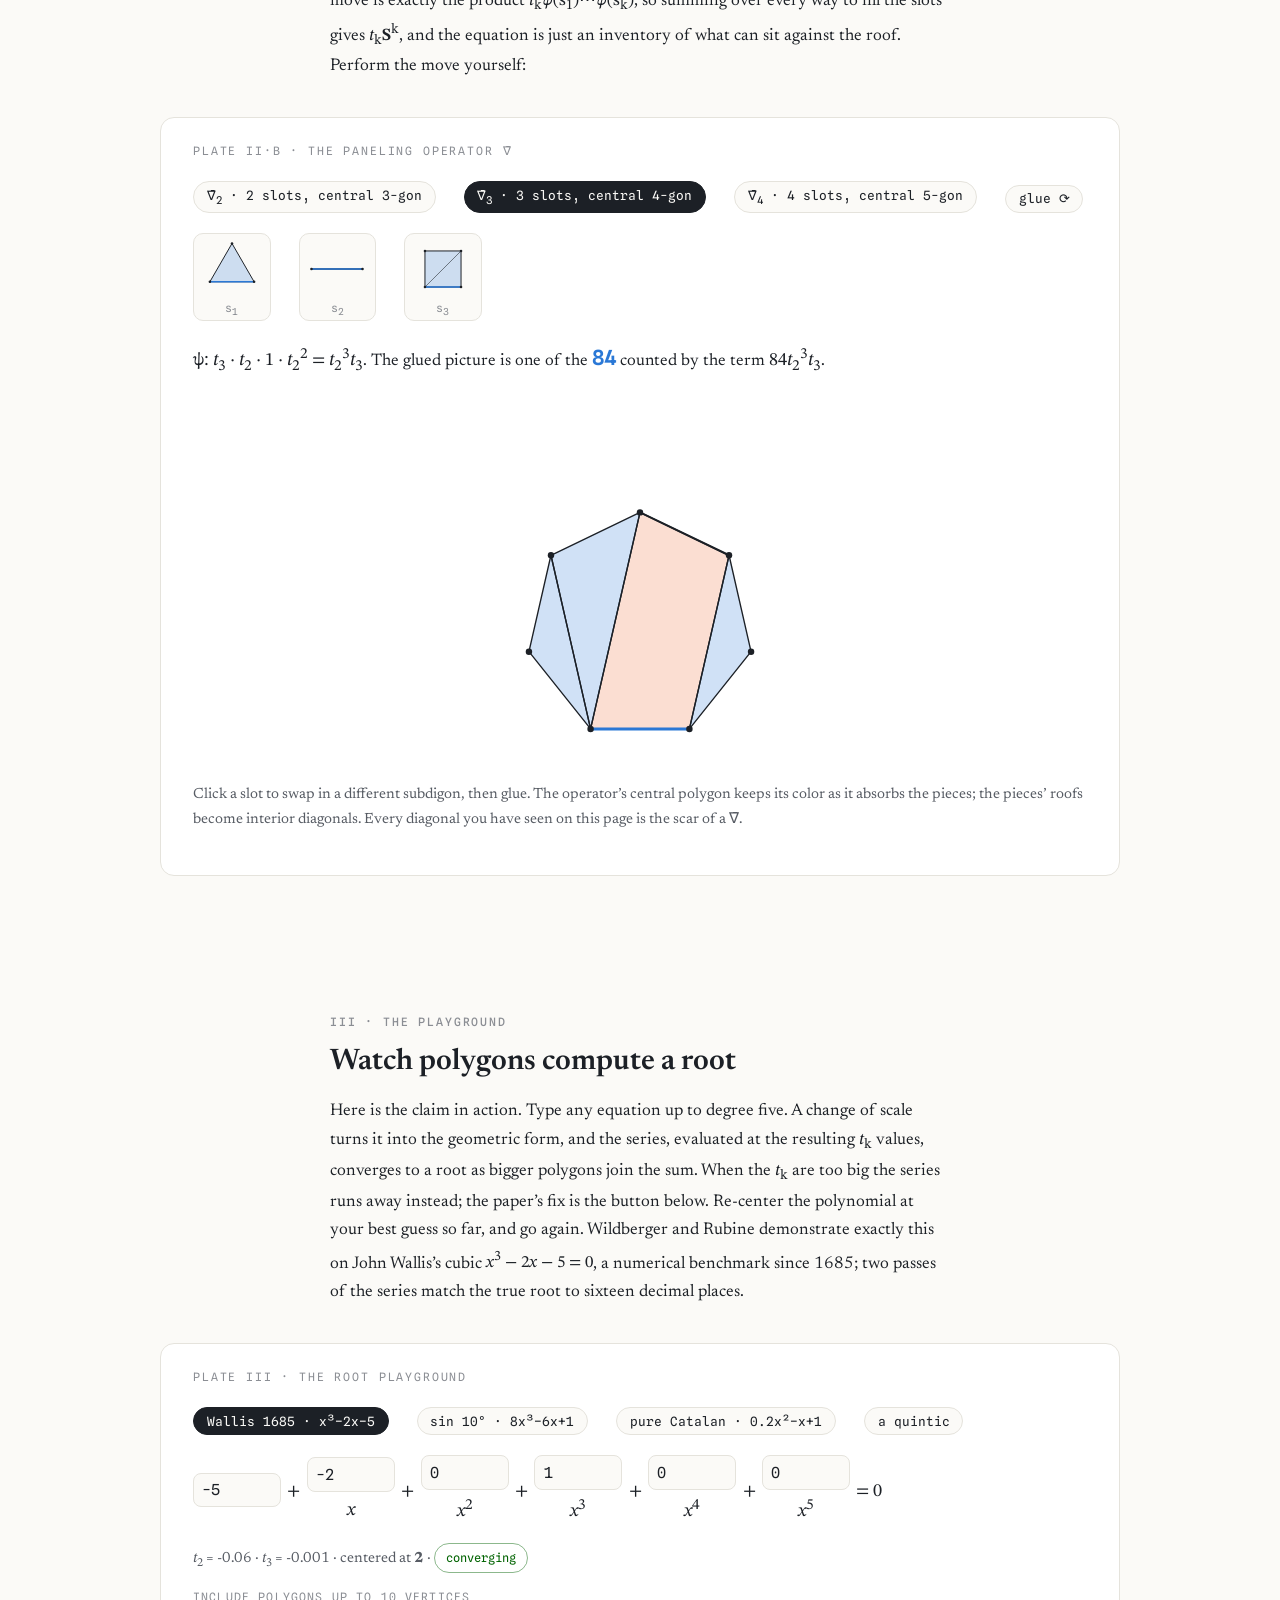
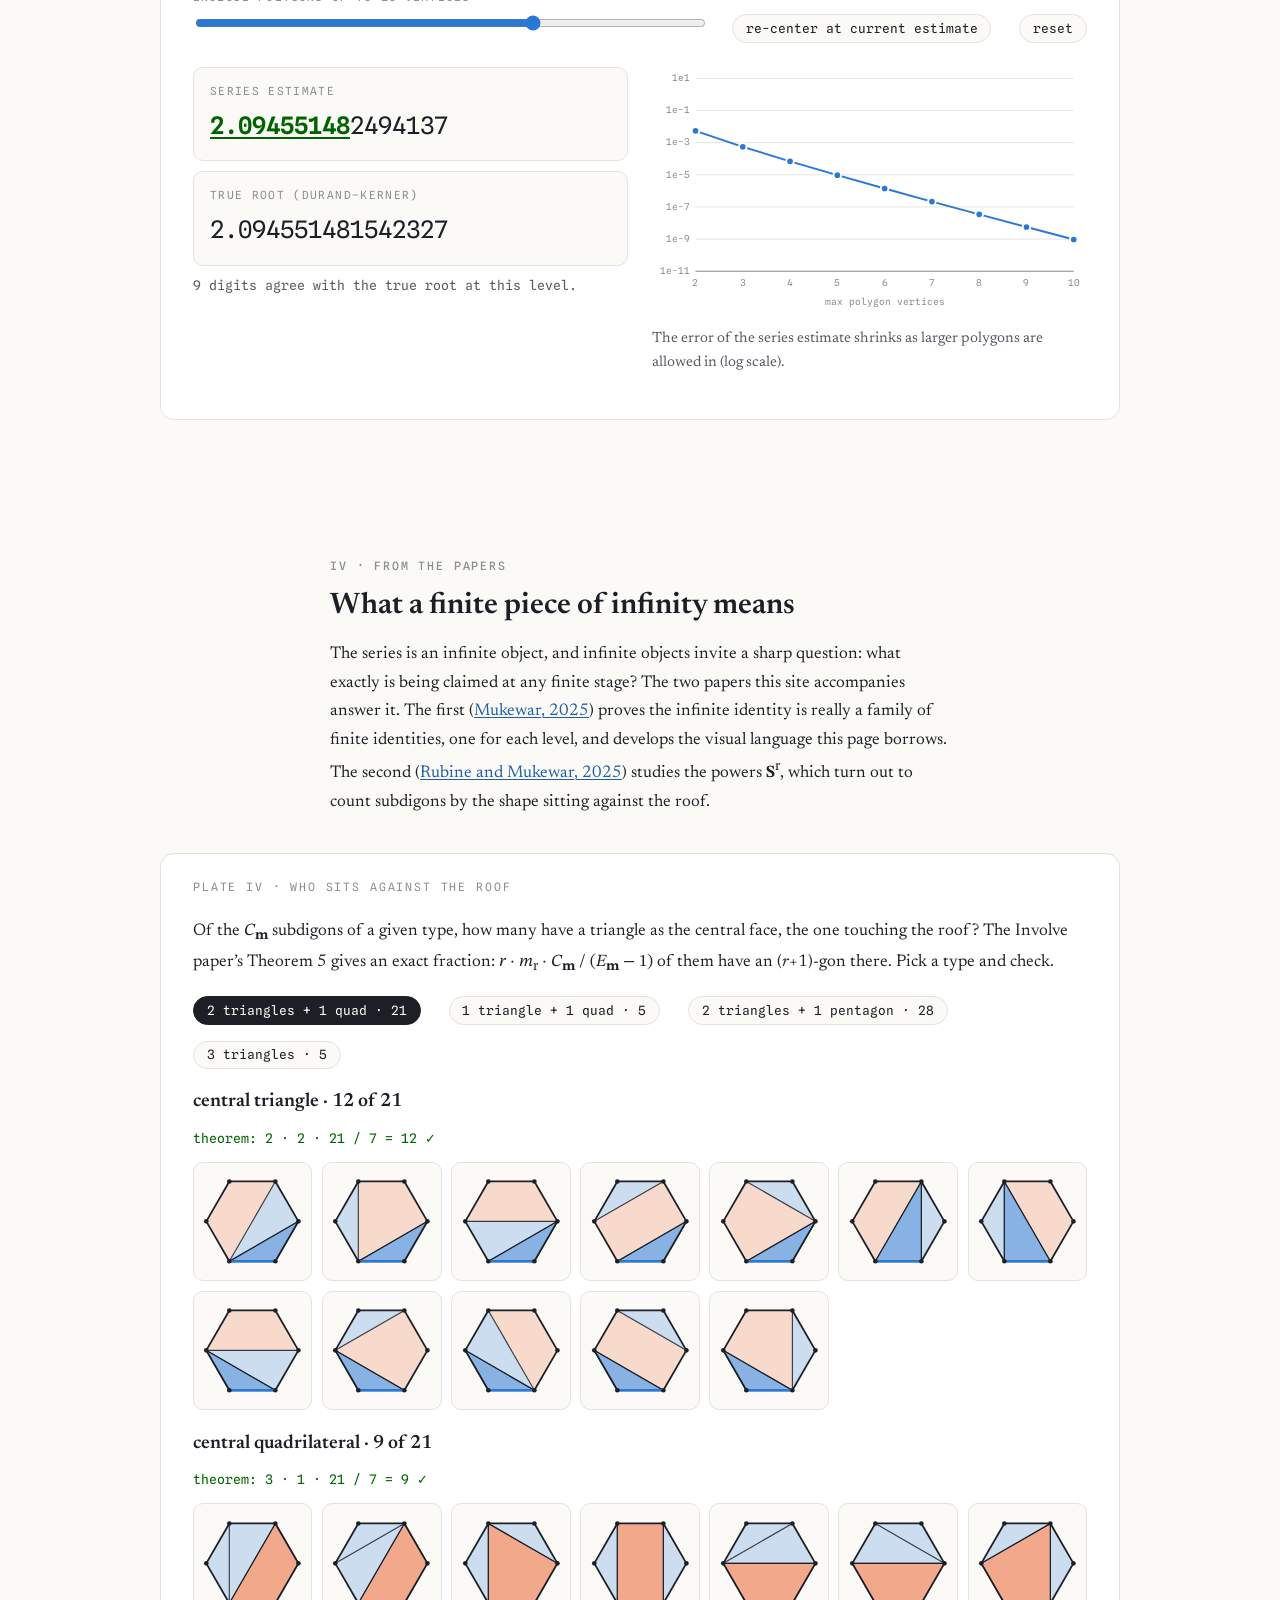
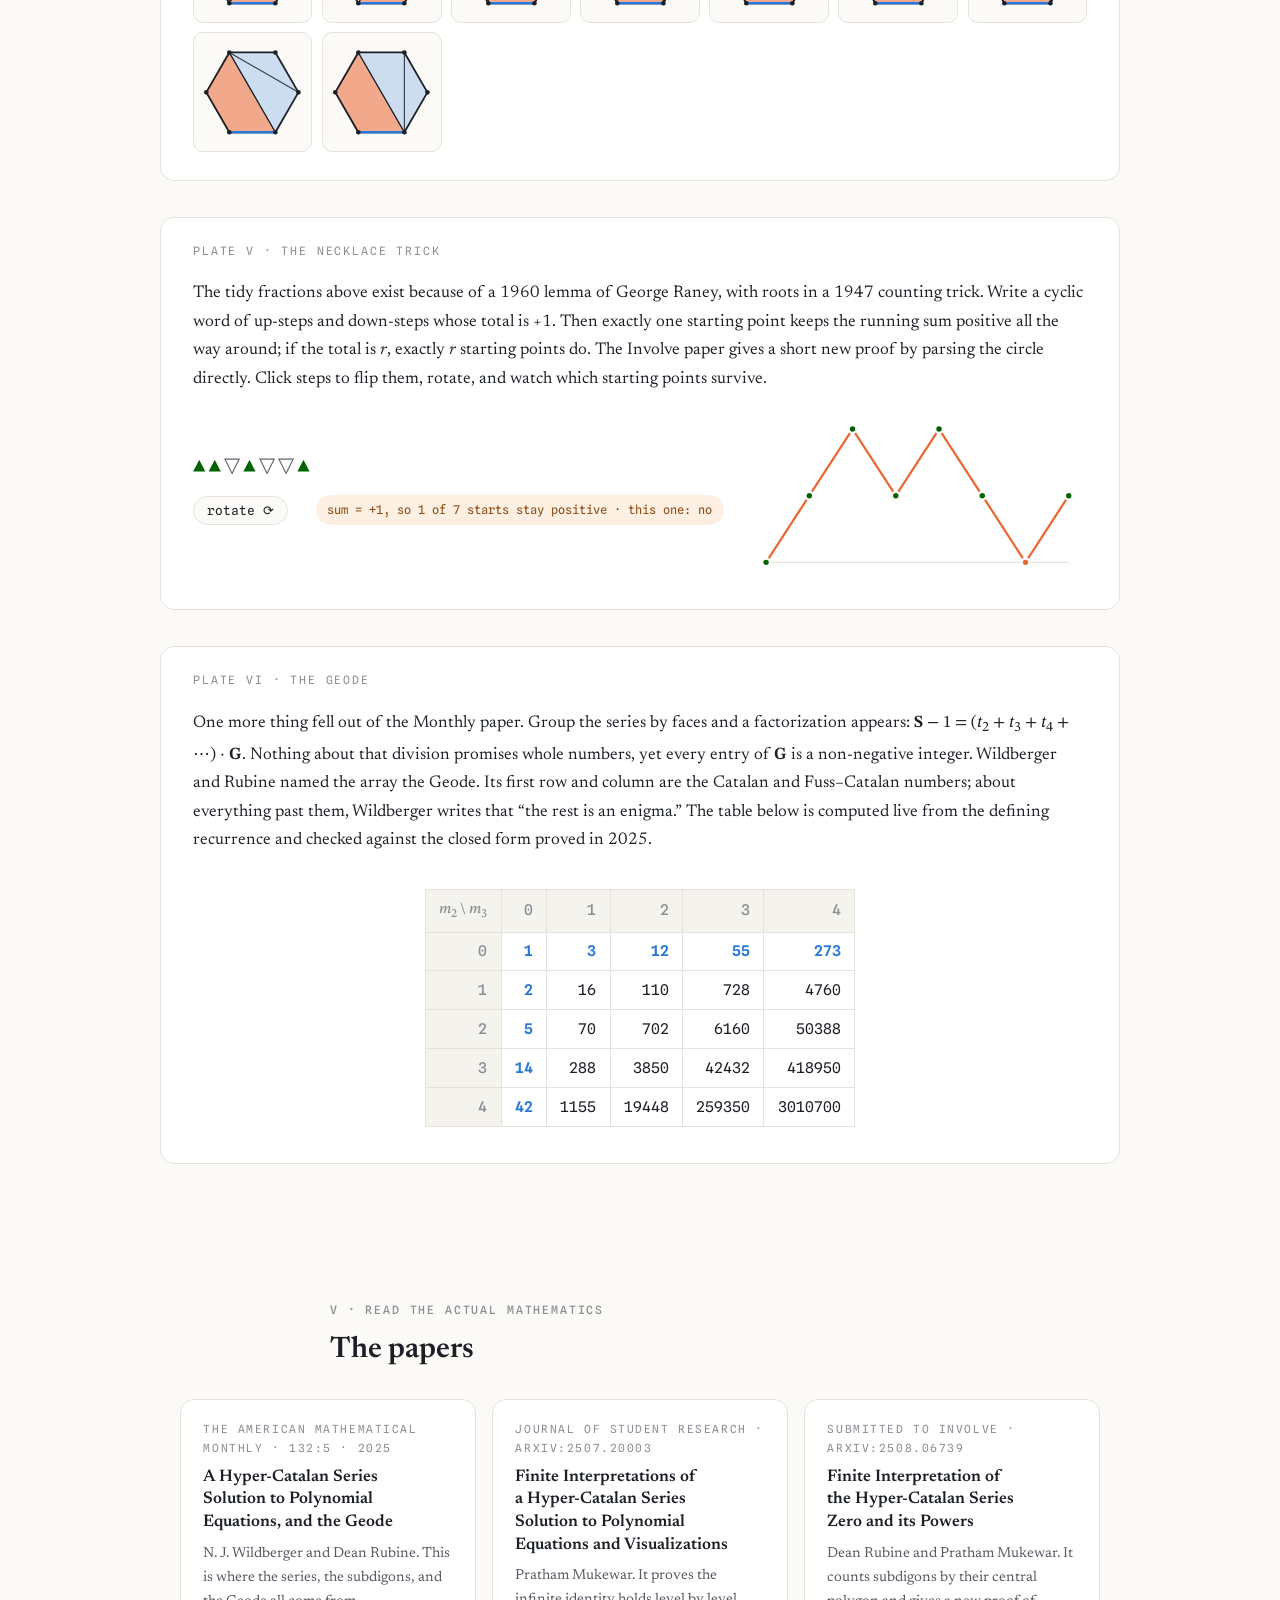
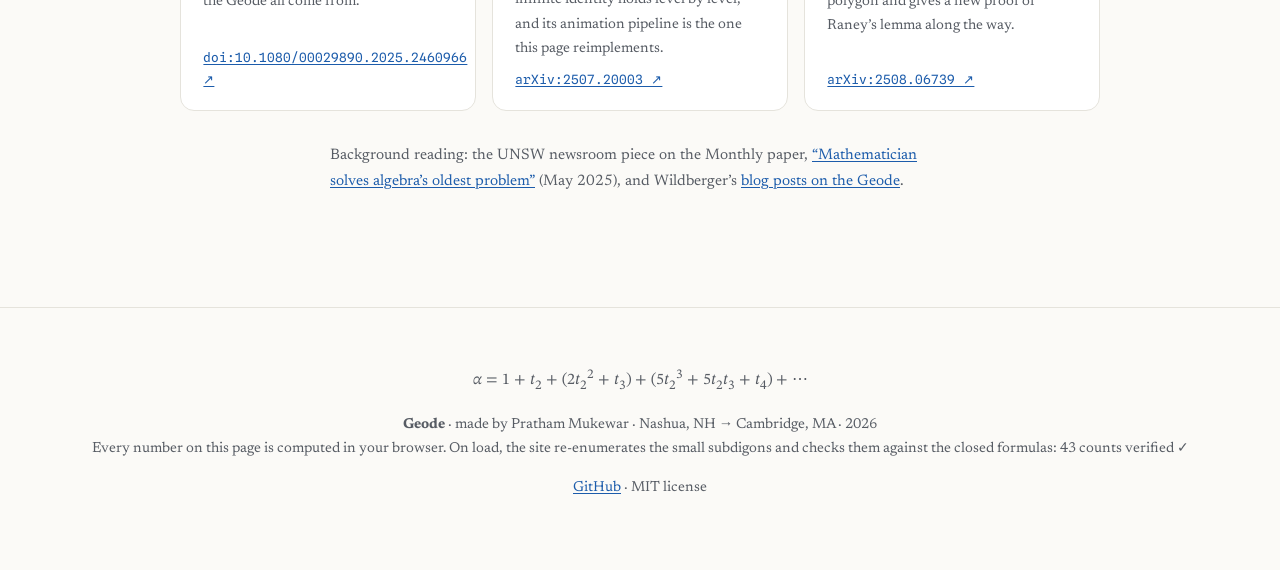
==== commit b7a6abe1: "Revert "Link the multiway explorer and my other projects" This reverts commit 862d4c310fdcadb366d156" ====
--- a/index.html
+++ b/index.html
@@ -262,9 +262,7 @@
   Every number on this page is computed in your browser. On load, the site
   re-enumerates the small subdigons and checks them against the closed formulas:
   <span id="self-check">running self-check…</span></p>
-  <p><a href="https://github.com/MathMaster1296">GitHub</a> ·
-  <a href="https://mathmaster1296.github.io/multiway-register-machines/">multiway register machines</a> ·
-  MIT license</p>
+  <p><a href="https://github.com/MathMaster1296">GitHub</a> · MIT license</p>
 </footer>
 
 <script type="module" src="js/app.js"></script>
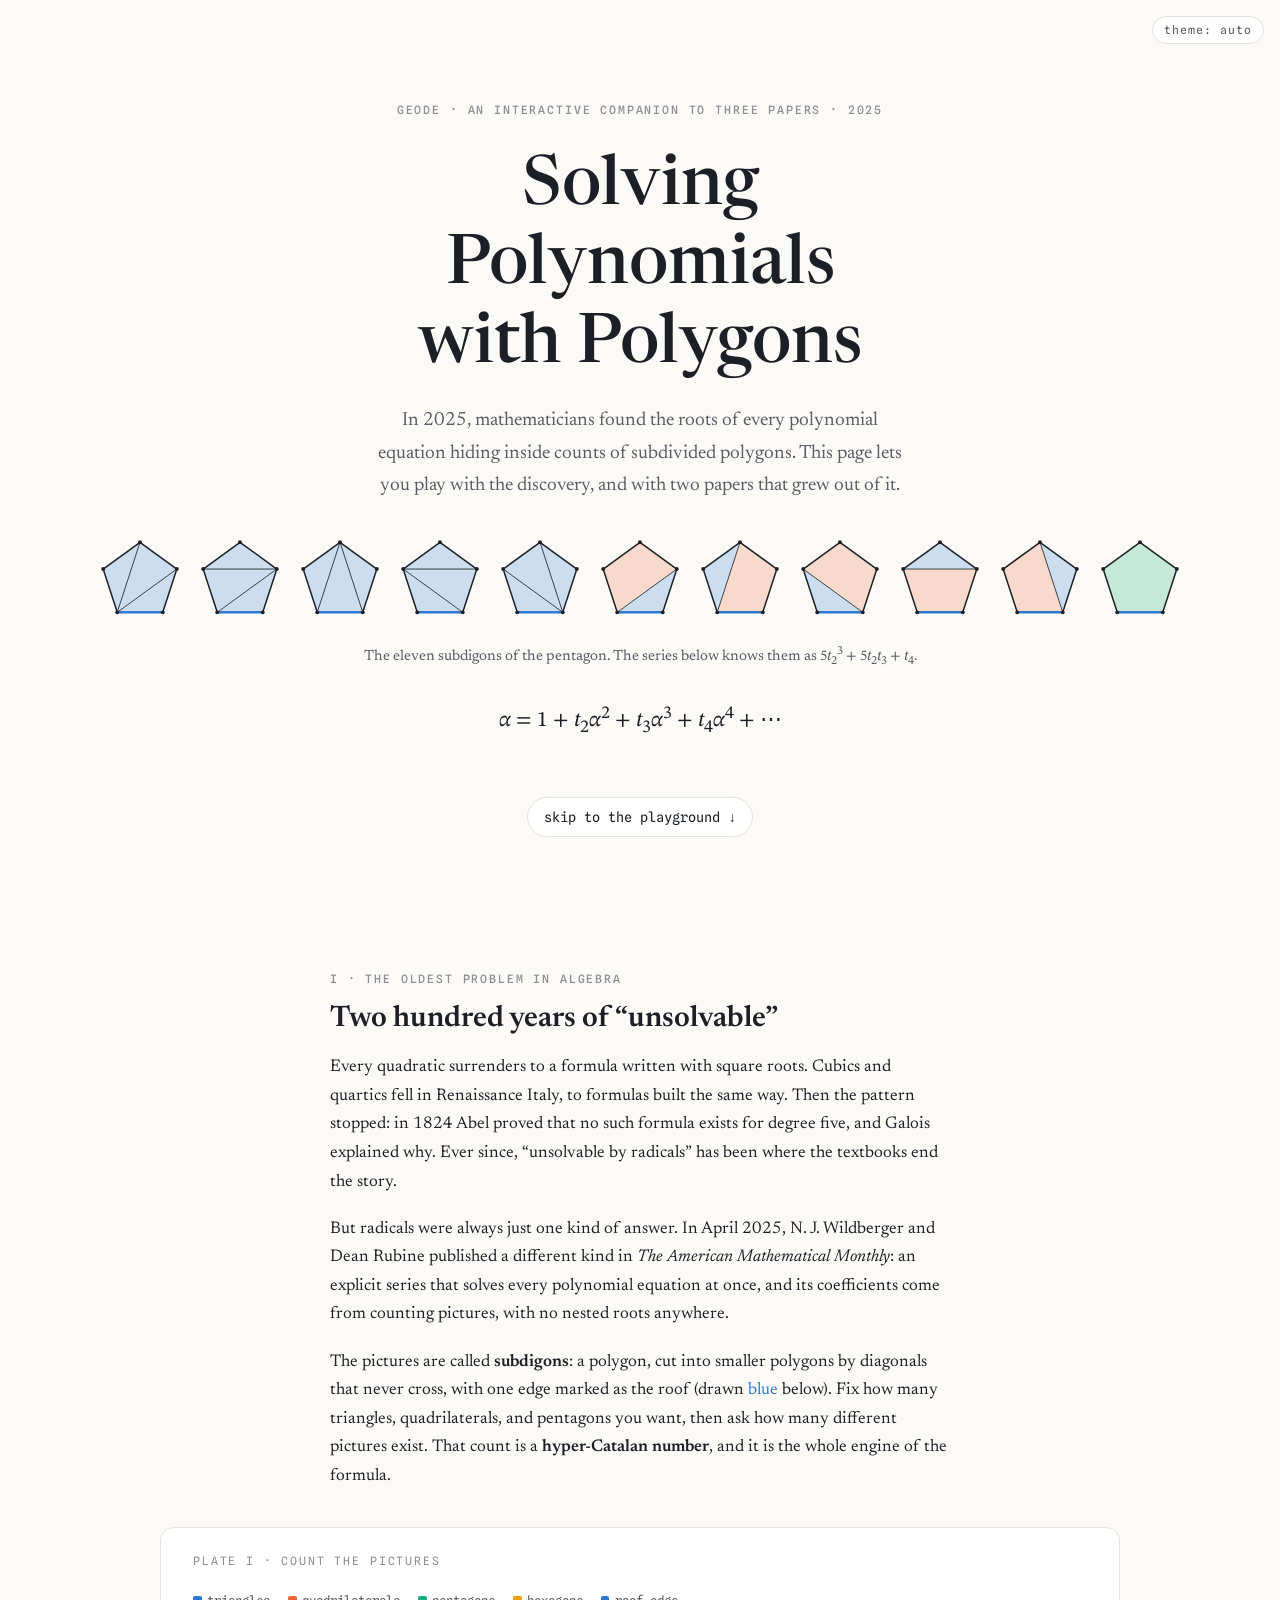
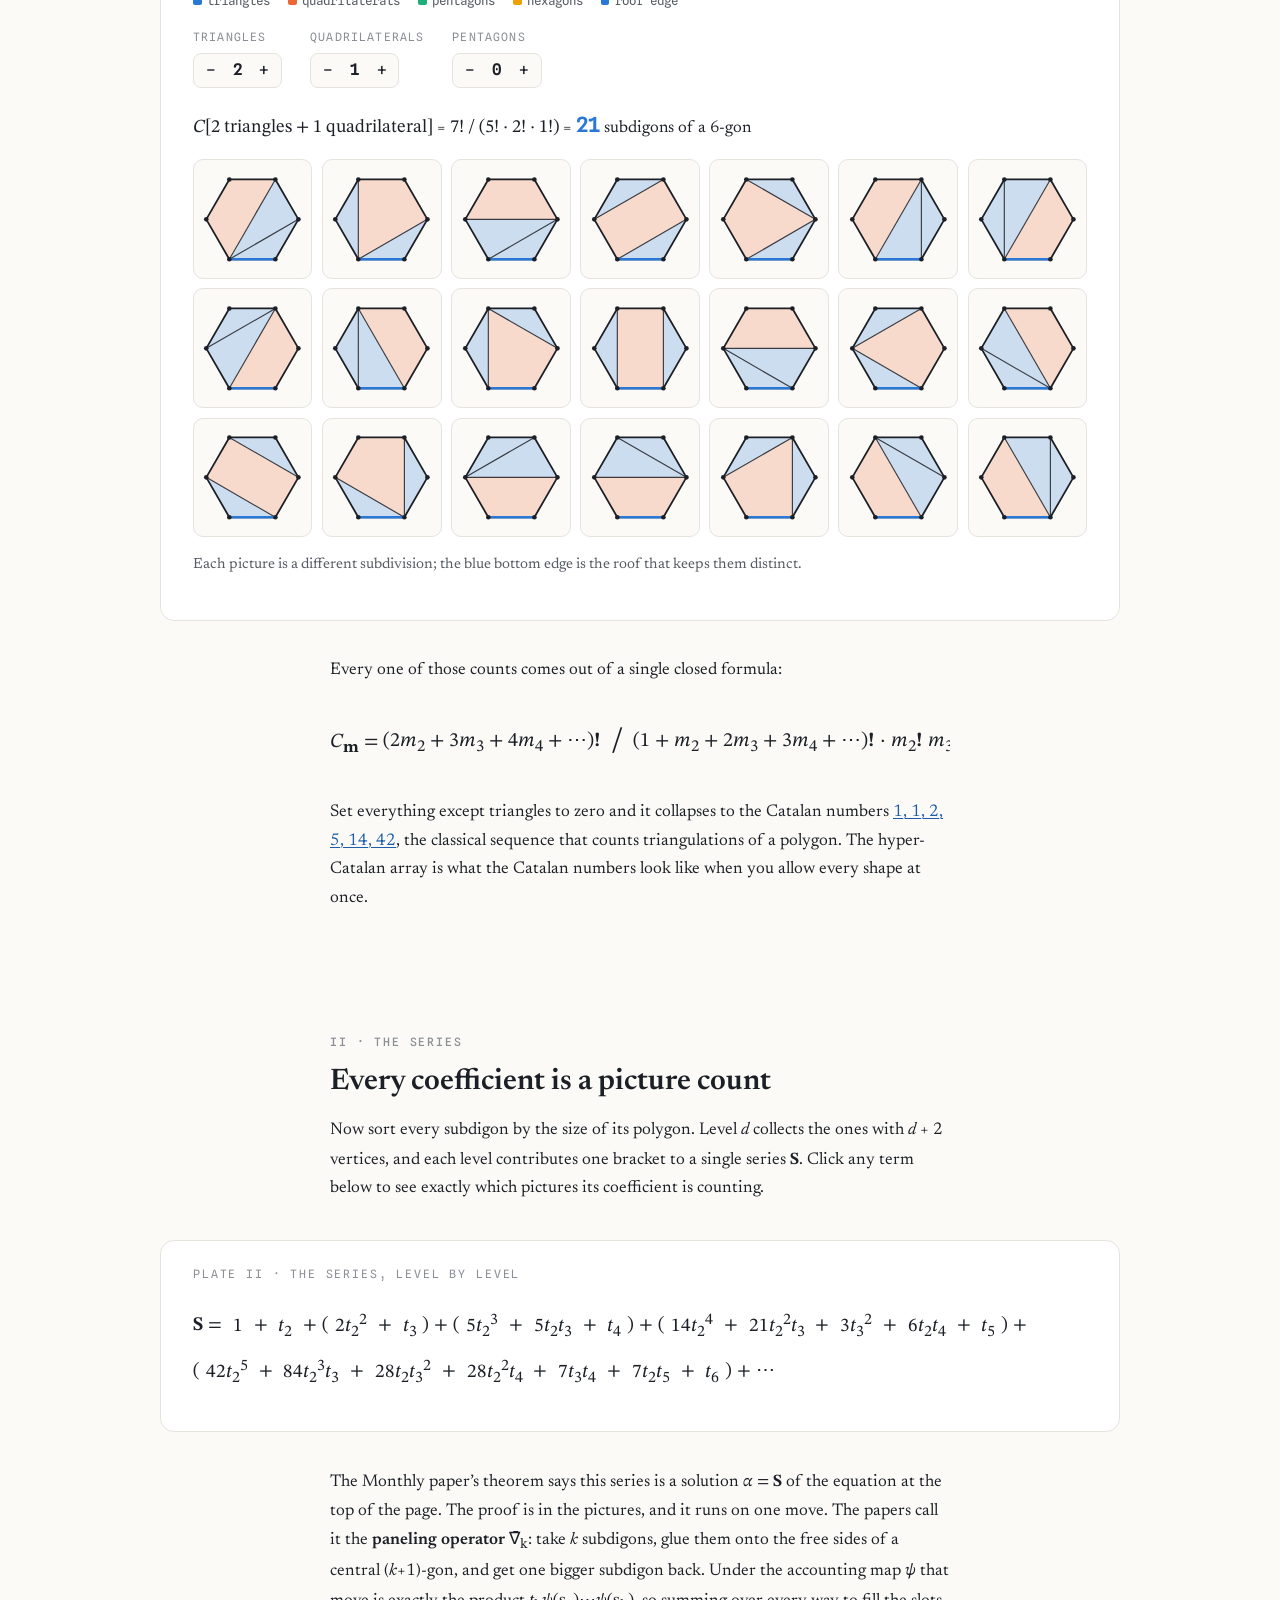
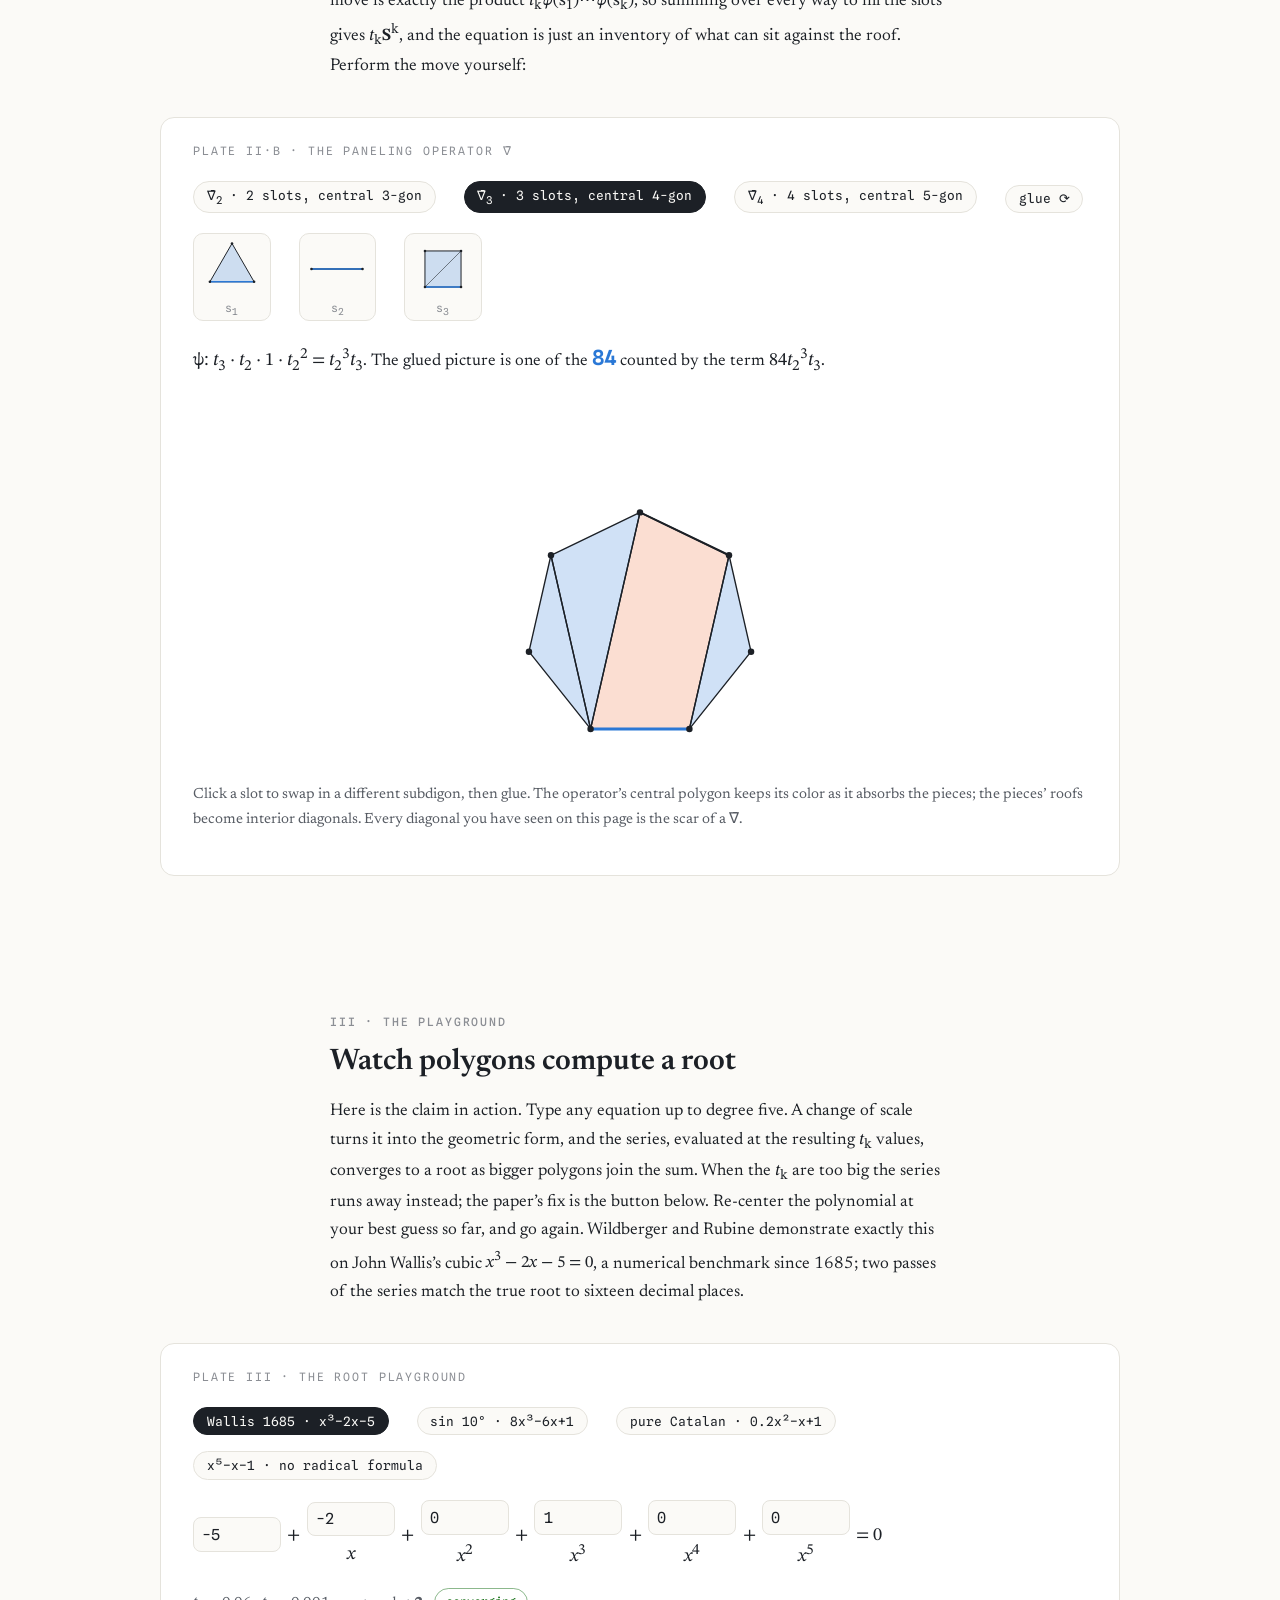
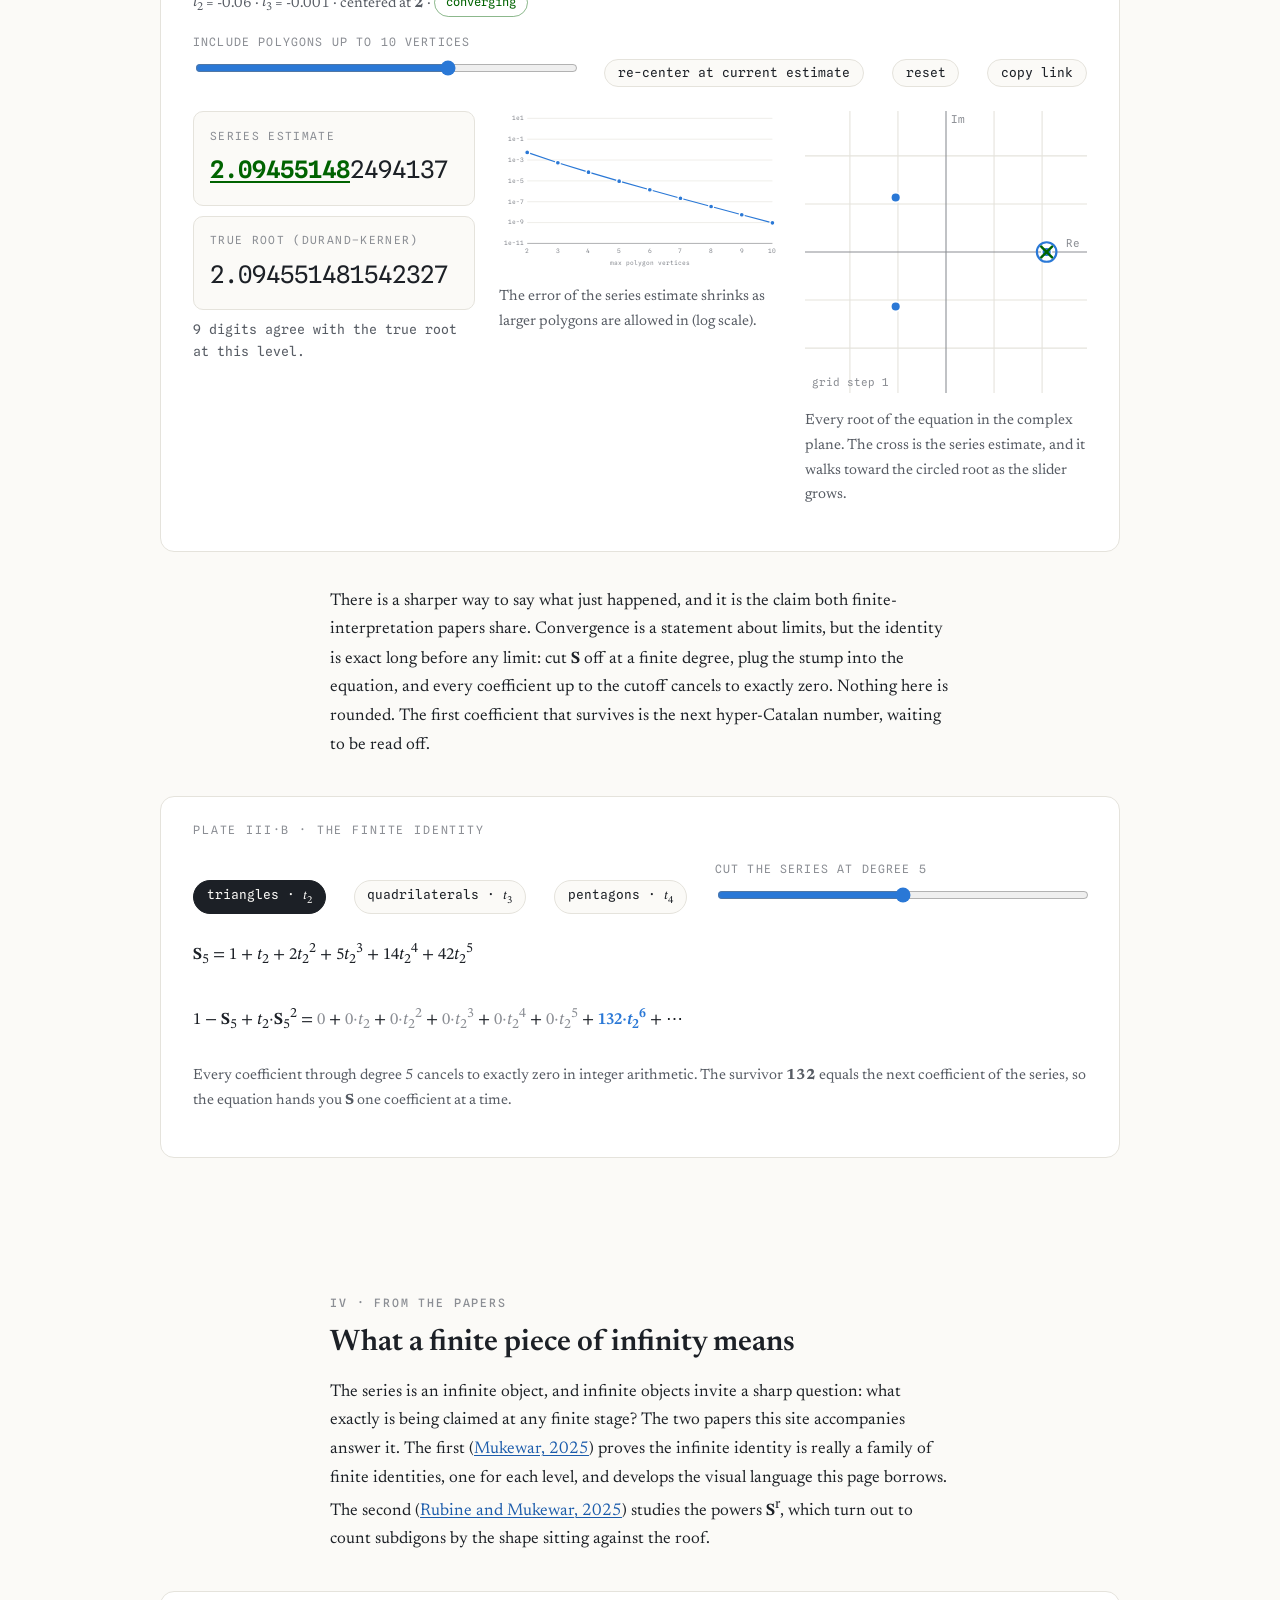
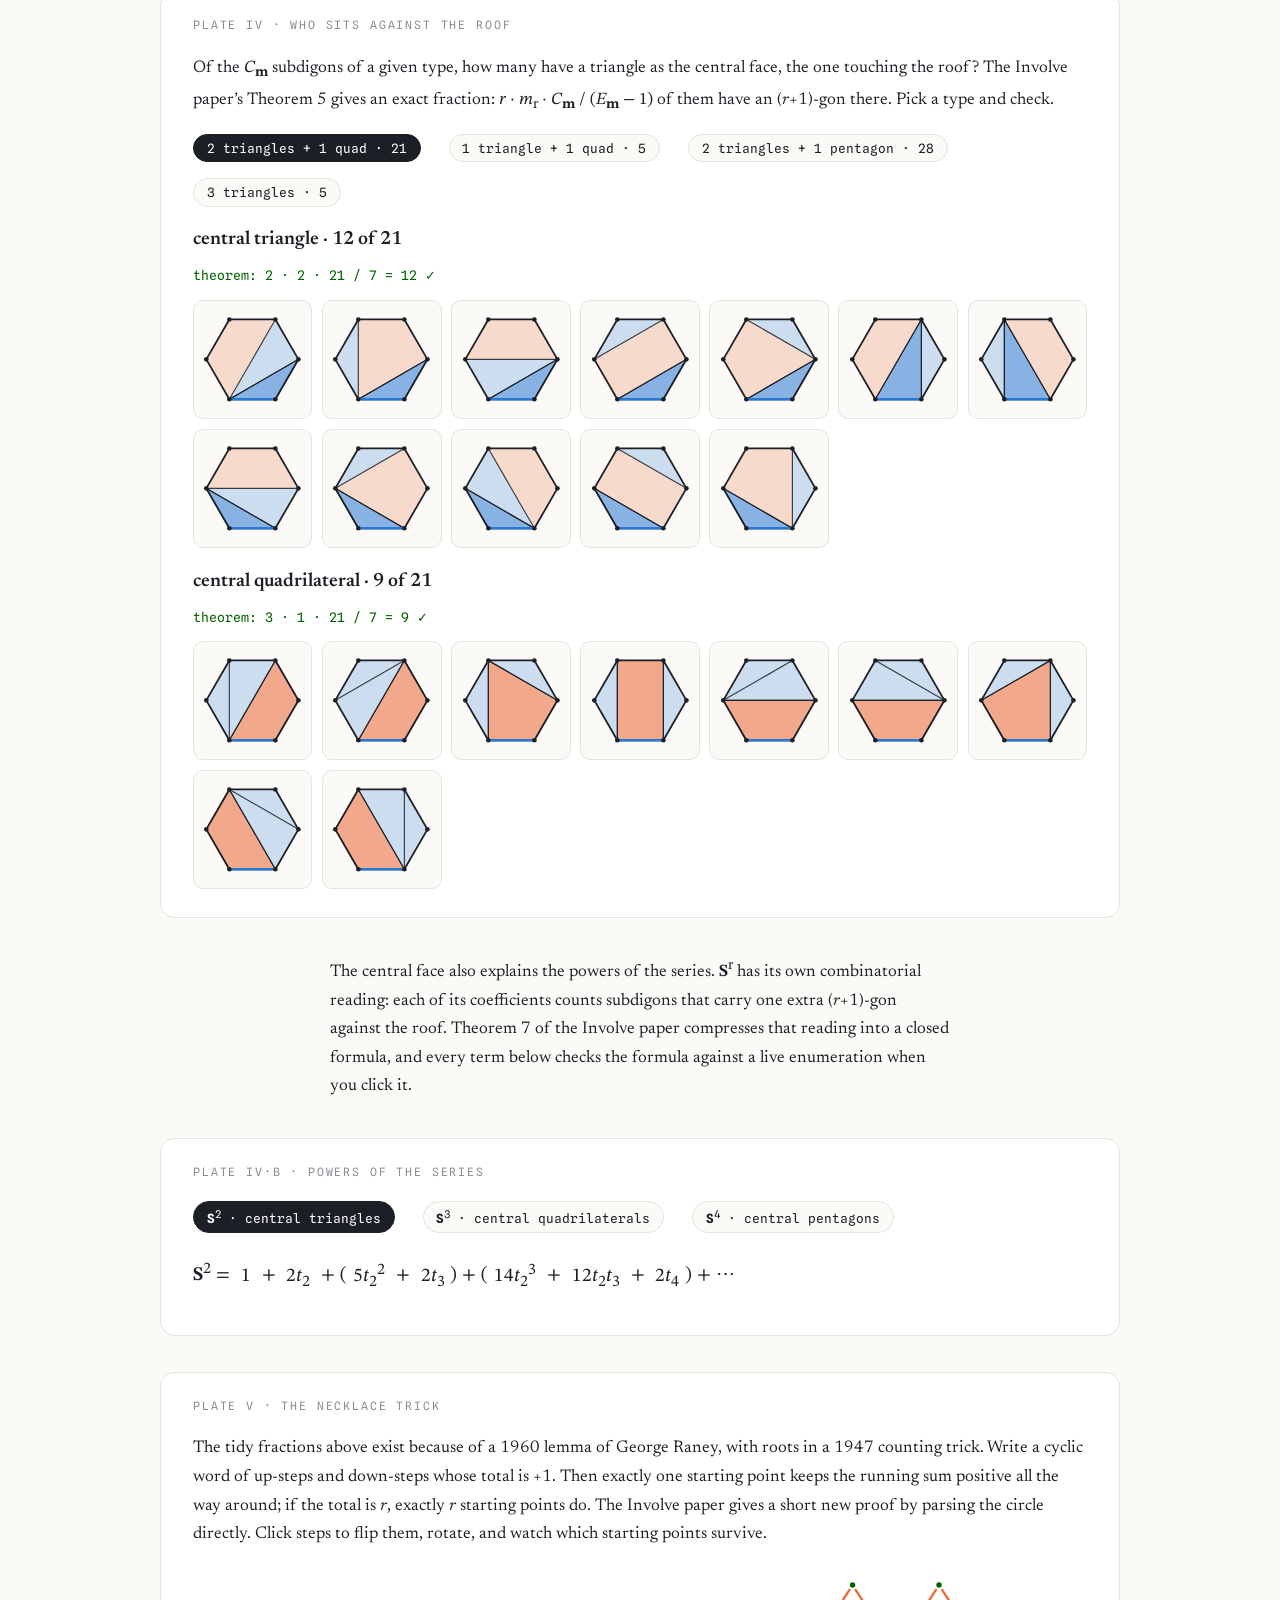
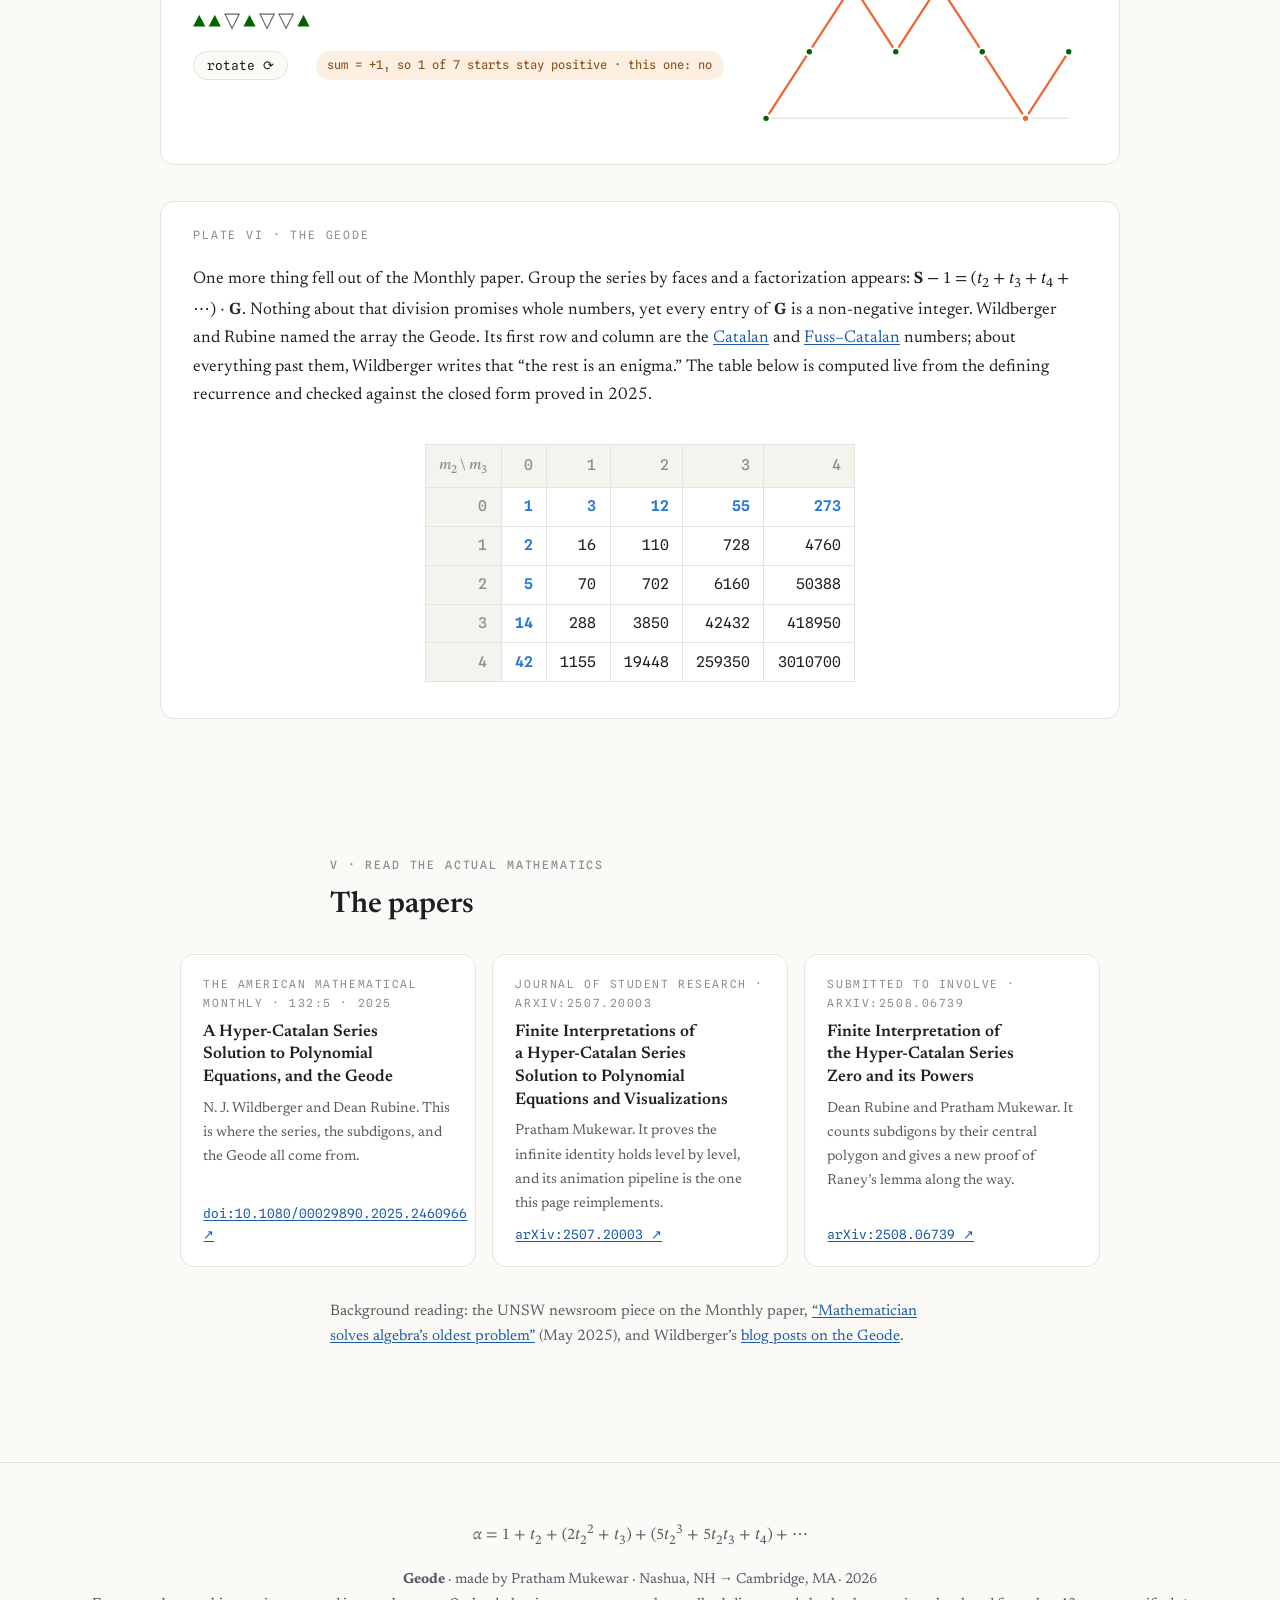
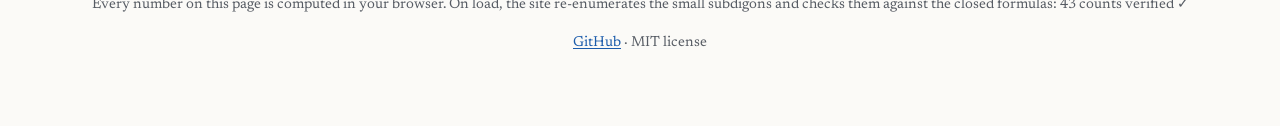
==== commit 616c4968: "Add finite-identity checker, powers-of-S explorer, complex-plane root view, permalinks, theme toggle" ====
--- a/index.html
+++ b/index.html
@@ -13,6 +13,7 @@
 <body>
 
 <header class="hero">
+  <button class="theme-toggle" id="theme-toggle" aria-label="switch color theme">theme: auto</button>
   <div class="prose">
     <p class="eyebrow">Geode · an interactive companion to three papers · 2025</p>
     <h1>Solving Polynomials with Polygons</h1>
@@ -67,8 +68,8 @@
       <span class="frac">(1 + <i>m</i><sub>2</sub> + 2<i>m</i><sub>3</sub> + 3<i>m</i><sub>4</sub> + ⋯)<b>!</b> · <i>m</i><sub>2</sub><b>!</b> <i>m</i><sub>3</sub><b>!</b> <i>m</i><sub>4</sub><b>!</b> ⋯</span>
     </div>
     <p>Set everything except triangles to zero and it collapses to the Catalan
-    numbers 1, 1, 2, 5, 14, 42, the classical sequence that counts triangulations
-    of a polygon. The hyper-Catalan array is what the Catalan numbers look like
+    numbers <a href="https://oeis.org/A000108">1, 1, 2, 5, 14, 42</a>, the
+    classical sequence that counts triangulations of a polygon. The hyper-Catalan array is what the Catalan numbers look like
     when you allow every shape at once.</p>
   </div>
 </section>
@@ -142,6 +143,7 @@
       </div>
       <button class="action" id="recenter">re-center at current estimate</button>
       <button class="action" id="reset-center">reset</button>
+      <button class="action" id="copy-link">copy link</button>
     </div>
     <div class="playground-grid">
       <div>
@@ -154,7 +156,29 @@
         <div class="chart-wrap" id="err-chart"></div>
         <p class="plate-note" id="chart-note">The error of the series estimate shrinks as larger polygons are allowed in (log scale).</p>
       </div>
-    </div>
+      <div>
+        <div class="chart-wrap" id="roots-plane"></div>
+        <p class="plate-note">Every root of the equation in the complex plane. The cross is the
+        series estimate, and it walks toward the circled root as the slider grows.</p>
+      </div>
+    </div>
+  </div>
+
+  <div class="prose">
+    <p>There is a sharper way to say what just happened, and it is the claim both
+    finite-interpretation papers share. Convergence is a statement about limits,
+    but the identity is exact long before any limit: cut
+    <span class="math"><b>S</b></span> off at a finite degree, plug the stump into
+    the equation, and every coefficient up to the cutoff cancels to exactly zero.
+    Nothing here is rounded. The first coefficient that survives is the next
+    hyper-Catalan number, waiting to be read off.</p>
+  </div>
+  <div class="plate" id="identity">
+    <p class="plate-title">Plate III·b · The finite identity</p>
+    <div class="controls" id="fid-controls"></div>
+    <p class="series-line" id="fid-series" style="font-size:1.05rem"></p>
+    <p class="series-line" id="fid-residual" style="font-size:1.05rem"></p>
+    <p class="plate-note" id="fid-note"></p>
   </div>
 </section>
 
@@ -182,6 +206,21 @@
     of them have an (<i>r</i>+1)-gon there. Pick a type and check.</p>
     <div class="controls" id="central-controls"></div>
     <div id="central-groups"></div>
+  </div>
+
+  <div class="prose">
+    <p>The central face also explains the powers of the series.
+    <span class="math"><b>S</b><sup>r</sup></span> has its own combinatorial
+    reading: each of its coefficients counts subdigons that carry one extra
+    (<i>r</i>+1)-gon against the roof. Theorem 7 of the Involve paper compresses
+    that reading into a closed formula, and every term below checks the formula
+    against a live enumeration when you click it.</p>
+  </div>
+  <div class="plate" id="powers">
+    <p class="plate-title">Plate IV·b · Powers of the series</p>
+    <div class="controls" id="pow-controls"></div>
+    <div class="series-line" id="pow-line"></div>
+    <div class="term-detail" id="pow-detail" hidden></div>
   </div>
 
   <div class="plate" id="raney">
@@ -212,8 +251,10 @@
     <span class="math"><b>S</b> − 1 = (<i>t</i><sub>2</sub> + <i>t</i><sub>3</sub> + <i>t</i><sub>4</sub> + ⋯) · <b>G</b></span>.
     Nothing about that division promises whole numbers, yet every entry of
     <span class="math"><b>G</b></span> is a non-negative integer. Wildberger and
-    Rubine named the array the Geode. Its first row and column are the Catalan and
-    Fuss–Catalan numbers; about everything past them, Wildberger writes that
+    Rubine named the array the Geode. Its first row and column are the
+    <a href="https://oeis.org/A000108">Catalan</a> and
+    <a href="https://oeis.org/A001764">Fuss–Catalan</a> numbers; about everything
+    past them, Wildberger writes that
     “the rest is an enigma.” The table below is computed live from the defining
     recurrence and checked against the closed form proved in 2025.</p>
     <div style="overflow-x:auto"><table class="geode-table" id="geode-table"></table></div>
--- a/css/style.css
+++ b/css/style.css
@@ -122,9 +122,25 @@
 
 /* ---------- hero ---------- */
 header.hero {
+  position: relative;
   padding: 5.5rem 0 3rem;
   text-align: center;
 }
+.theme-toggle {
+  position: absolute;
+  top: 1rem;
+  right: 1rem;
+  font-family: var(--mono);
+  font-size: 0.72rem;
+  letter-spacing: 0.08em;
+  background: var(--plate);
+  color: var(--ink-2);
+  border: 1px solid var(--hairline);
+  border-radius: 999px;
+  padding: 0.5em 1em;
+  cursor: pointer;
+}
+.theme-toggle:hover { border-color: var(--accent); }
 .hero h1 {
   font-size: clamp(2.5rem, 7vw, 4.3rem);
   font-weight: 500;
@@ -310,8 +326,7 @@
 /* ---------- playground ---------- */
 .poly-inputs { display: flex; flex-wrap: wrap; gap: 0.6rem 0.4rem; align-items: center; font-family: var(--math); font-size: 1.15rem; }
 .poly-inputs .co { display: inline-flex; flex-direction: column; align-items: center; gap: 0.2rem; }
-.playground-grid { display: grid; grid-template-columns: 1fr 1fr; gap: 1.5rem; margin-top: 1.5rem; }
-@media (max-width: 760px) { .playground-grid { grid-template-columns: 1fr; } }
+.playground-grid { display: grid; grid-template-columns: repeat(auto-fit, minmax(255px, 1fr)); gap: 1.5rem; margin-top: 1.5rem; }
 
 .digits {
   font-family: var(--mono);
@@ -344,6 +359,15 @@
 .chart-wrap .baseline { stroke: var(--muted); stroke-width: 1; }
 .chart-wrap .err-line { stroke: var(--accent); stroke-width: 2; fill: none; stroke-linejoin: round; }
 .chart-wrap .err-dot { fill: var(--accent); stroke: var(--plate); stroke-width: 2; }
+.chart-wrap .root-dot { fill: var(--f3); stroke: var(--plate); stroke-width: 1.5; }
+.chart-wrap .root-target { fill: none; stroke: var(--accent); stroke-width: 2; }
+.chart-wrap .est-marker line { stroke: var(--good); stroke-width: 2.2; stroke-linecap: round; }
+.chart-wrap .est-trail { fill: none; stroke: var(--good); stroke-width: 1.2; opacity: 0.45; }
+
+/* ---------- finite identity ---------- */
+.fid-zero { color: var(--muted); }
+.fid-survivor { color: var(--accent); font-weight: 600; white-space: nowrap; }
+
 .chart-tip {
   position: absolute;
   pointer-events: none;
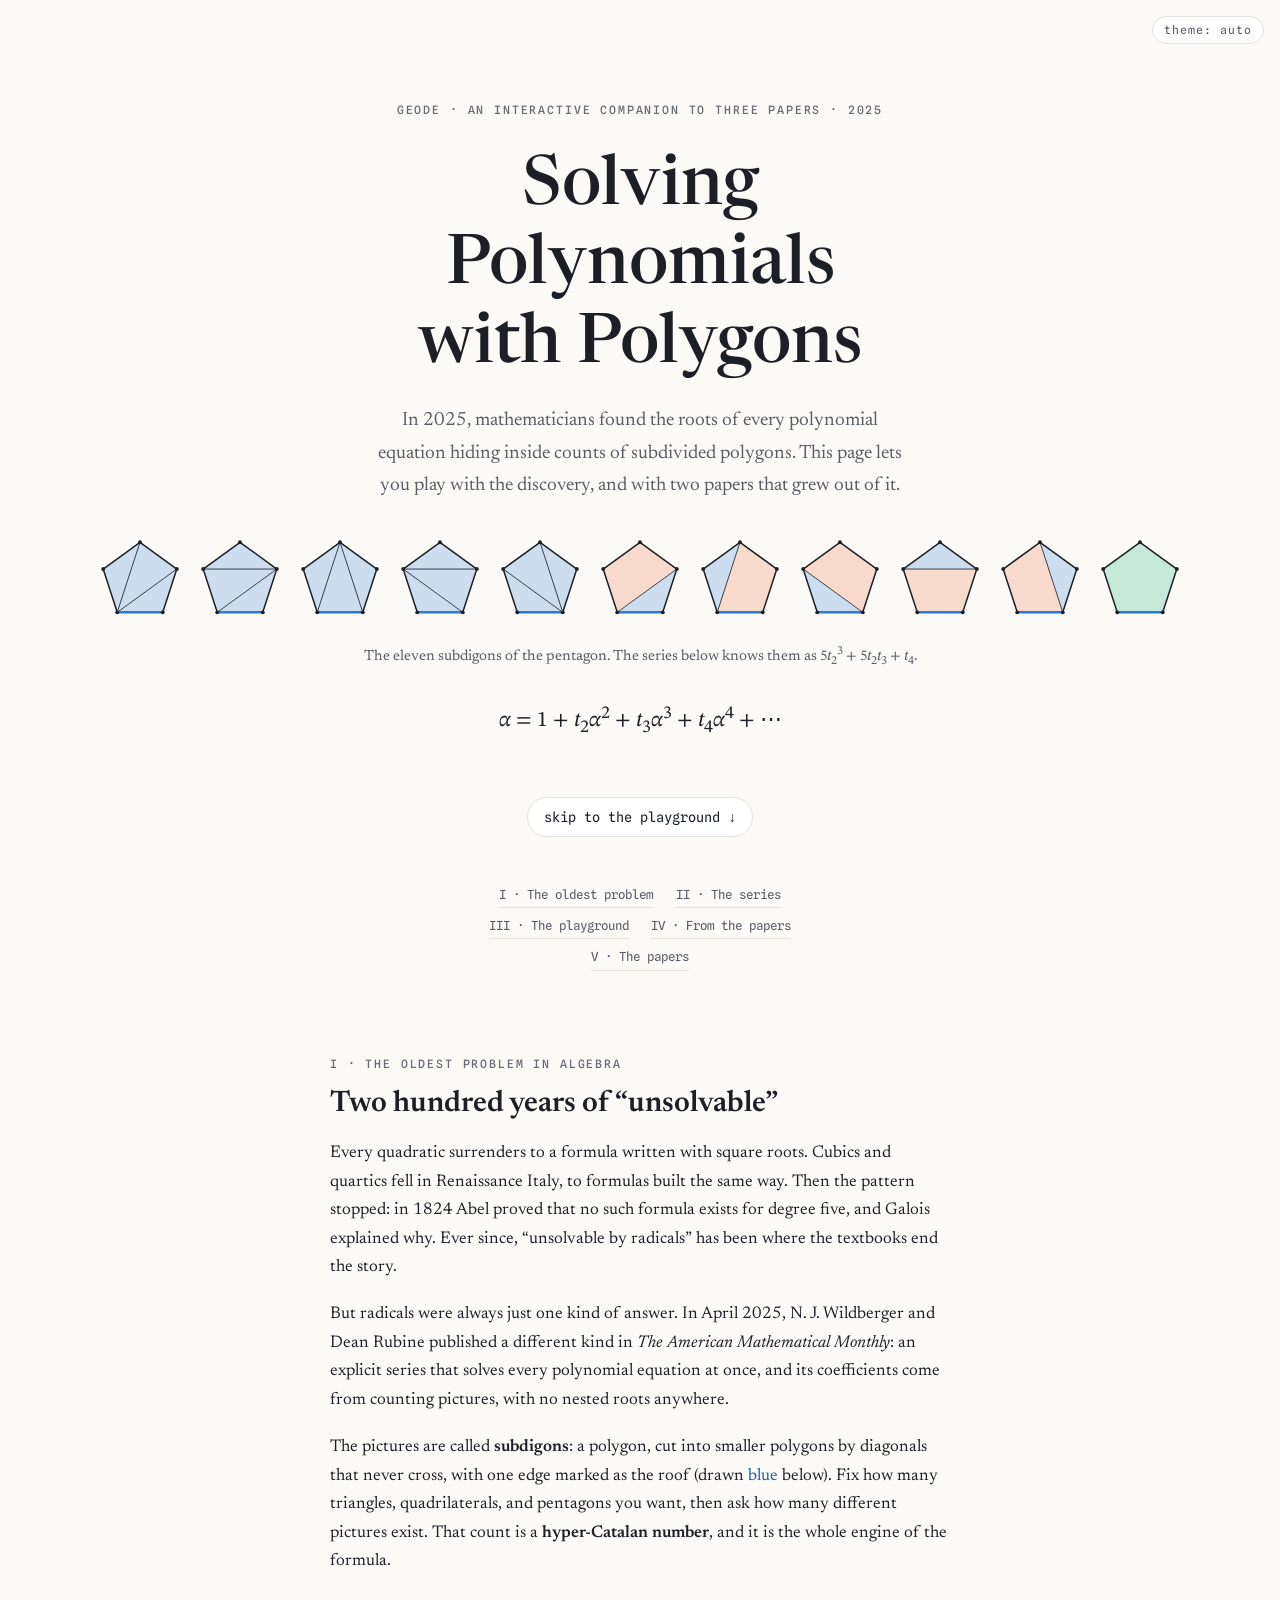
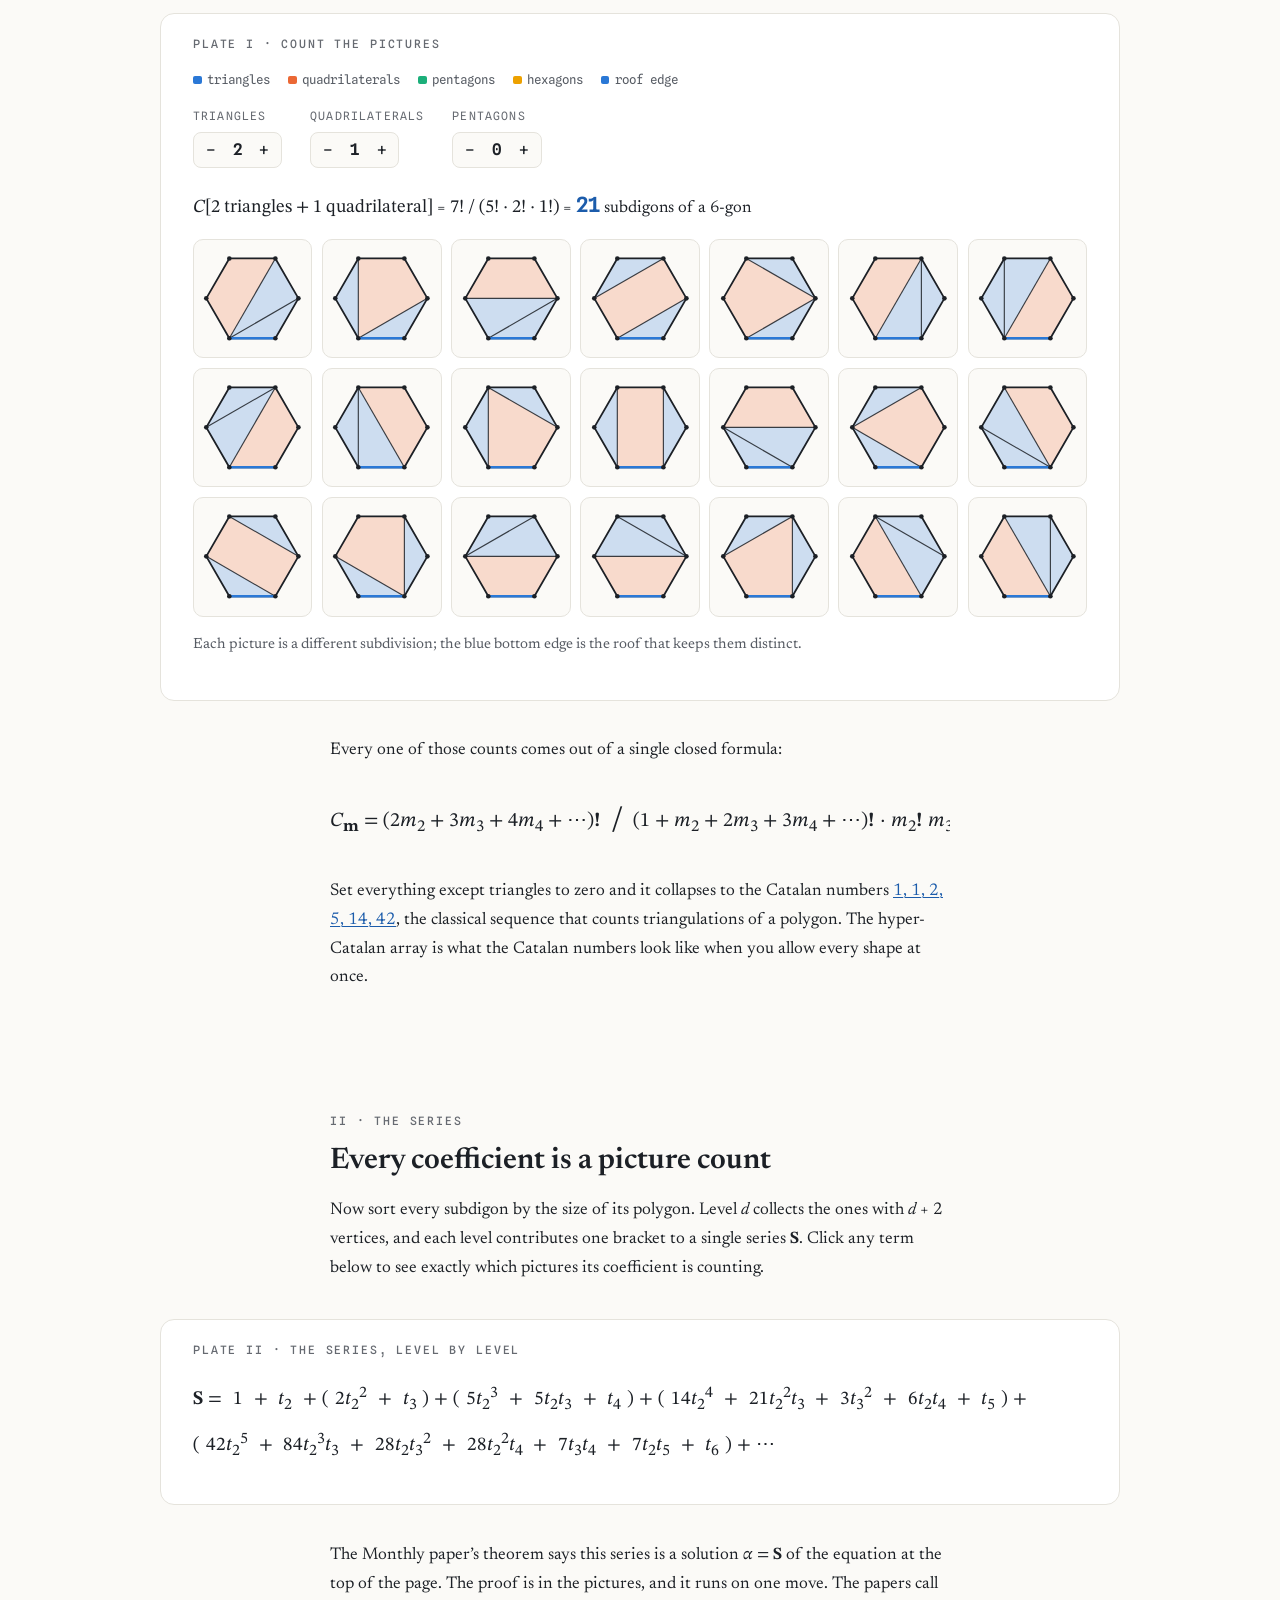
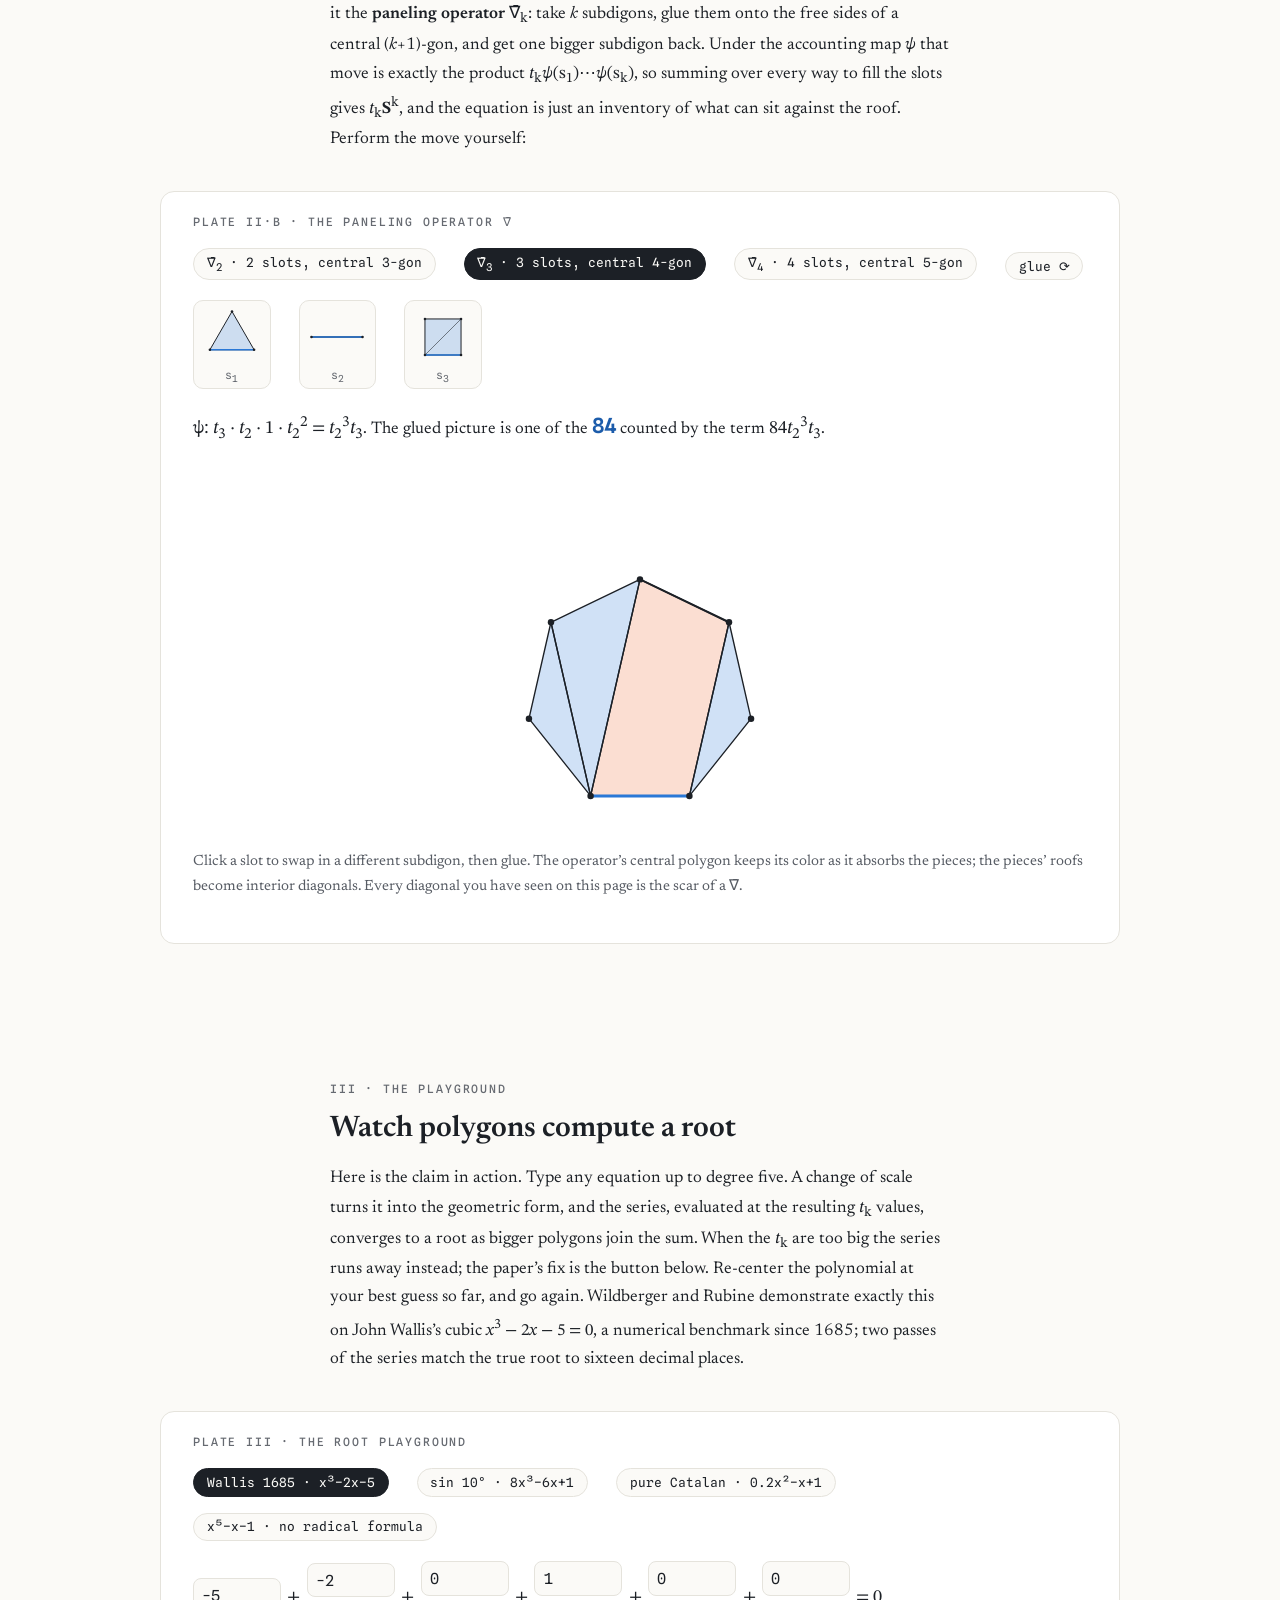
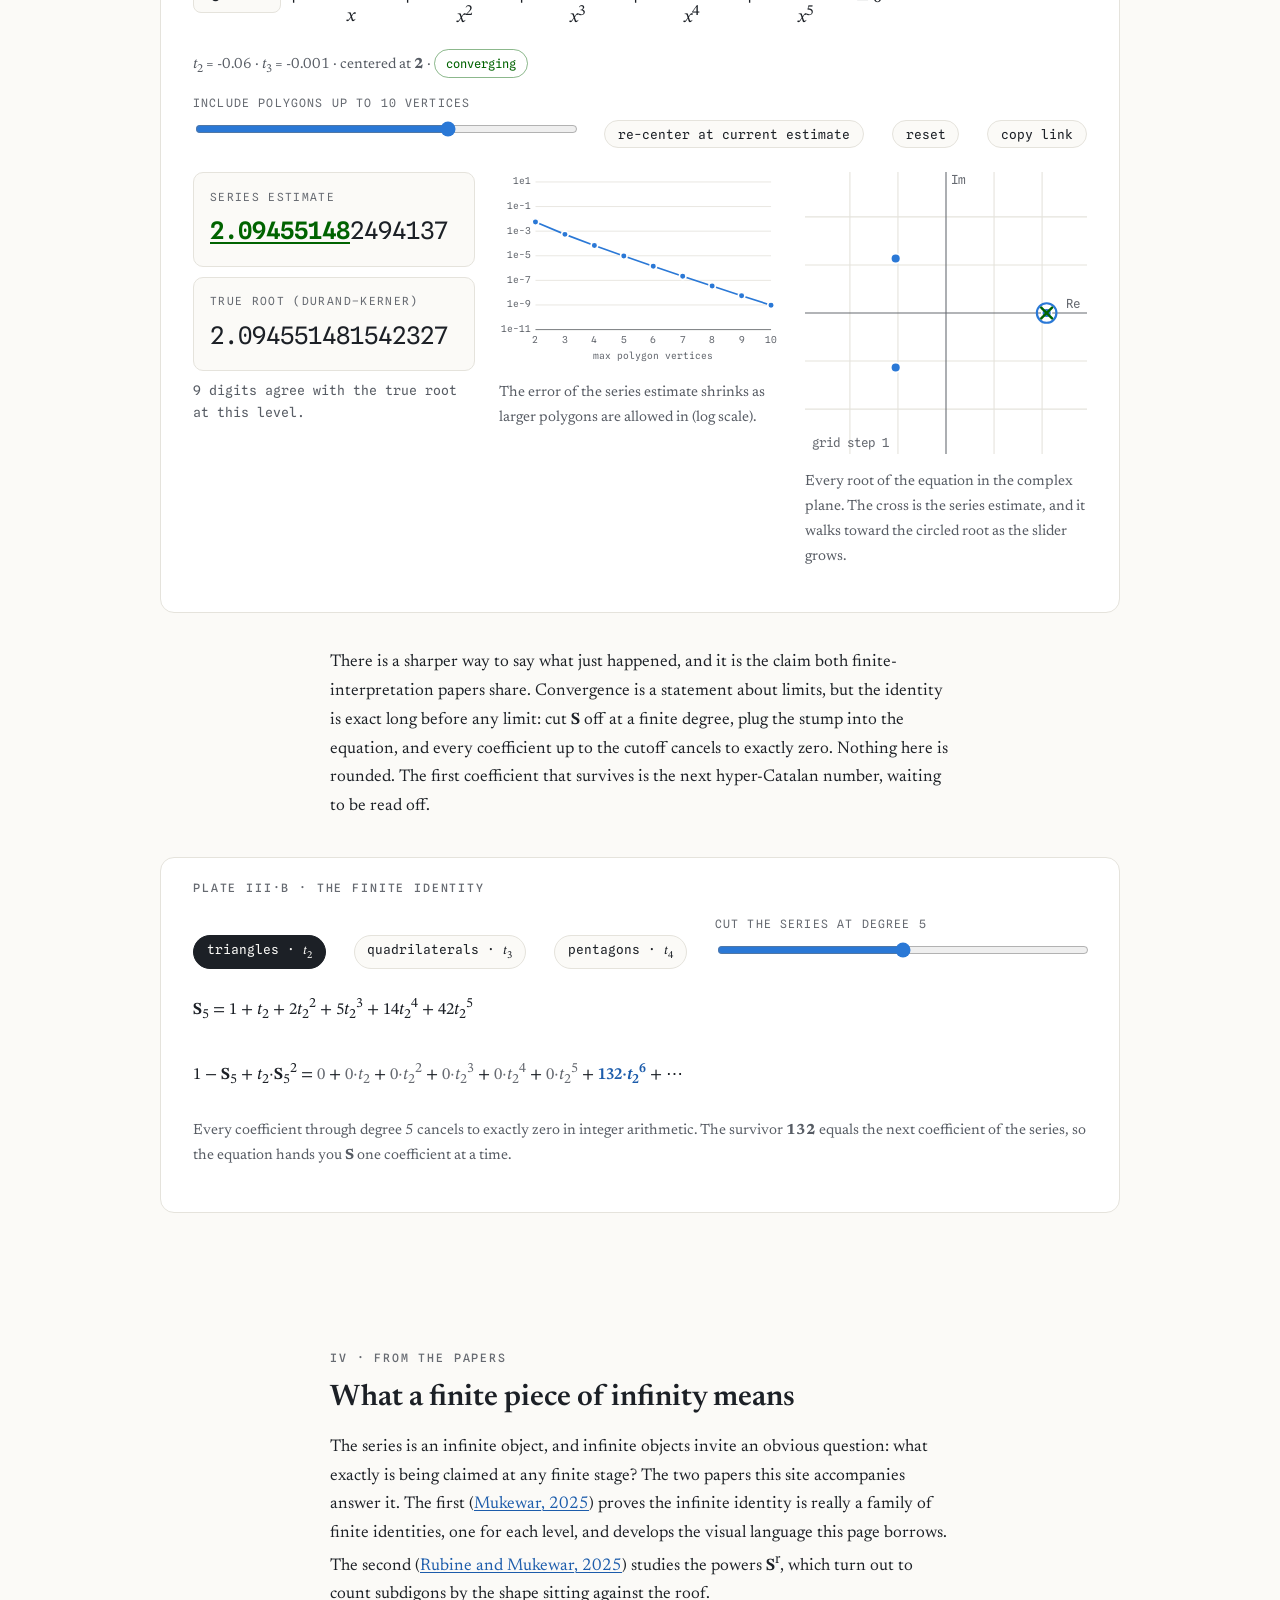
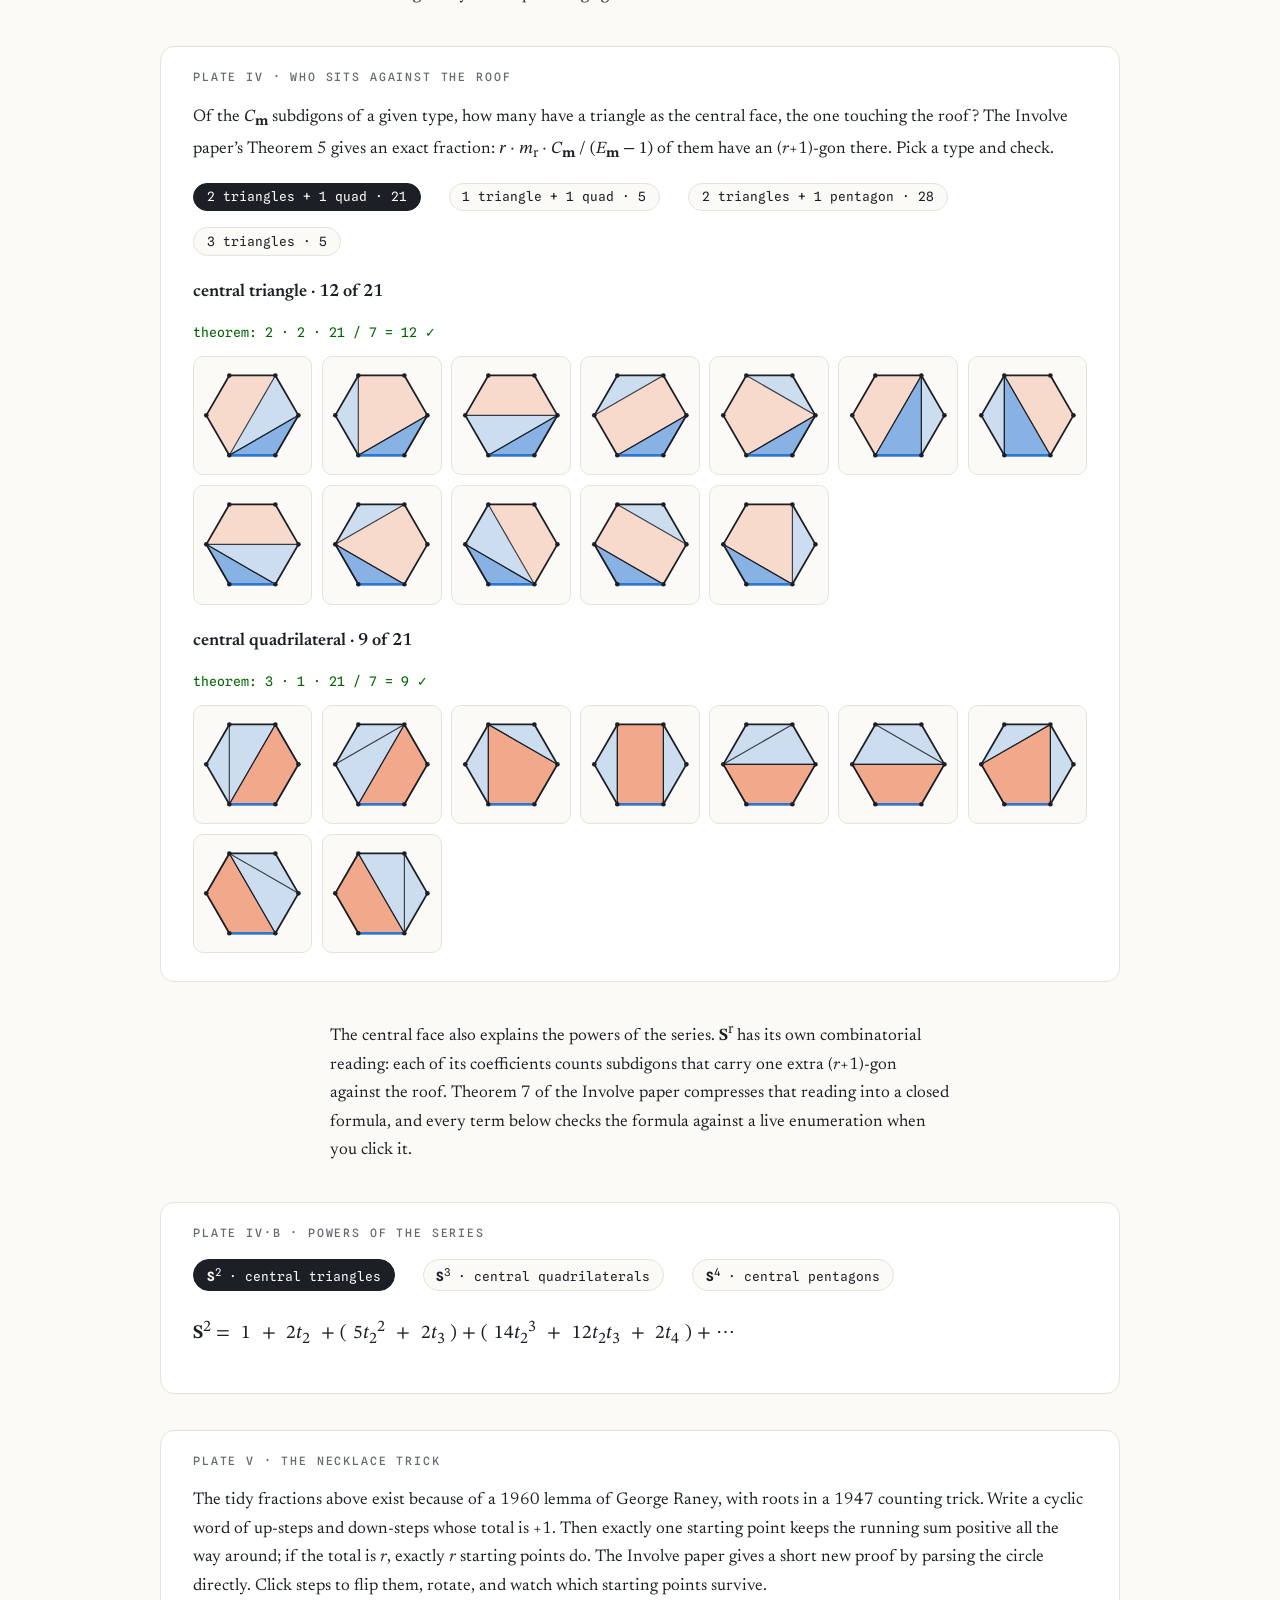
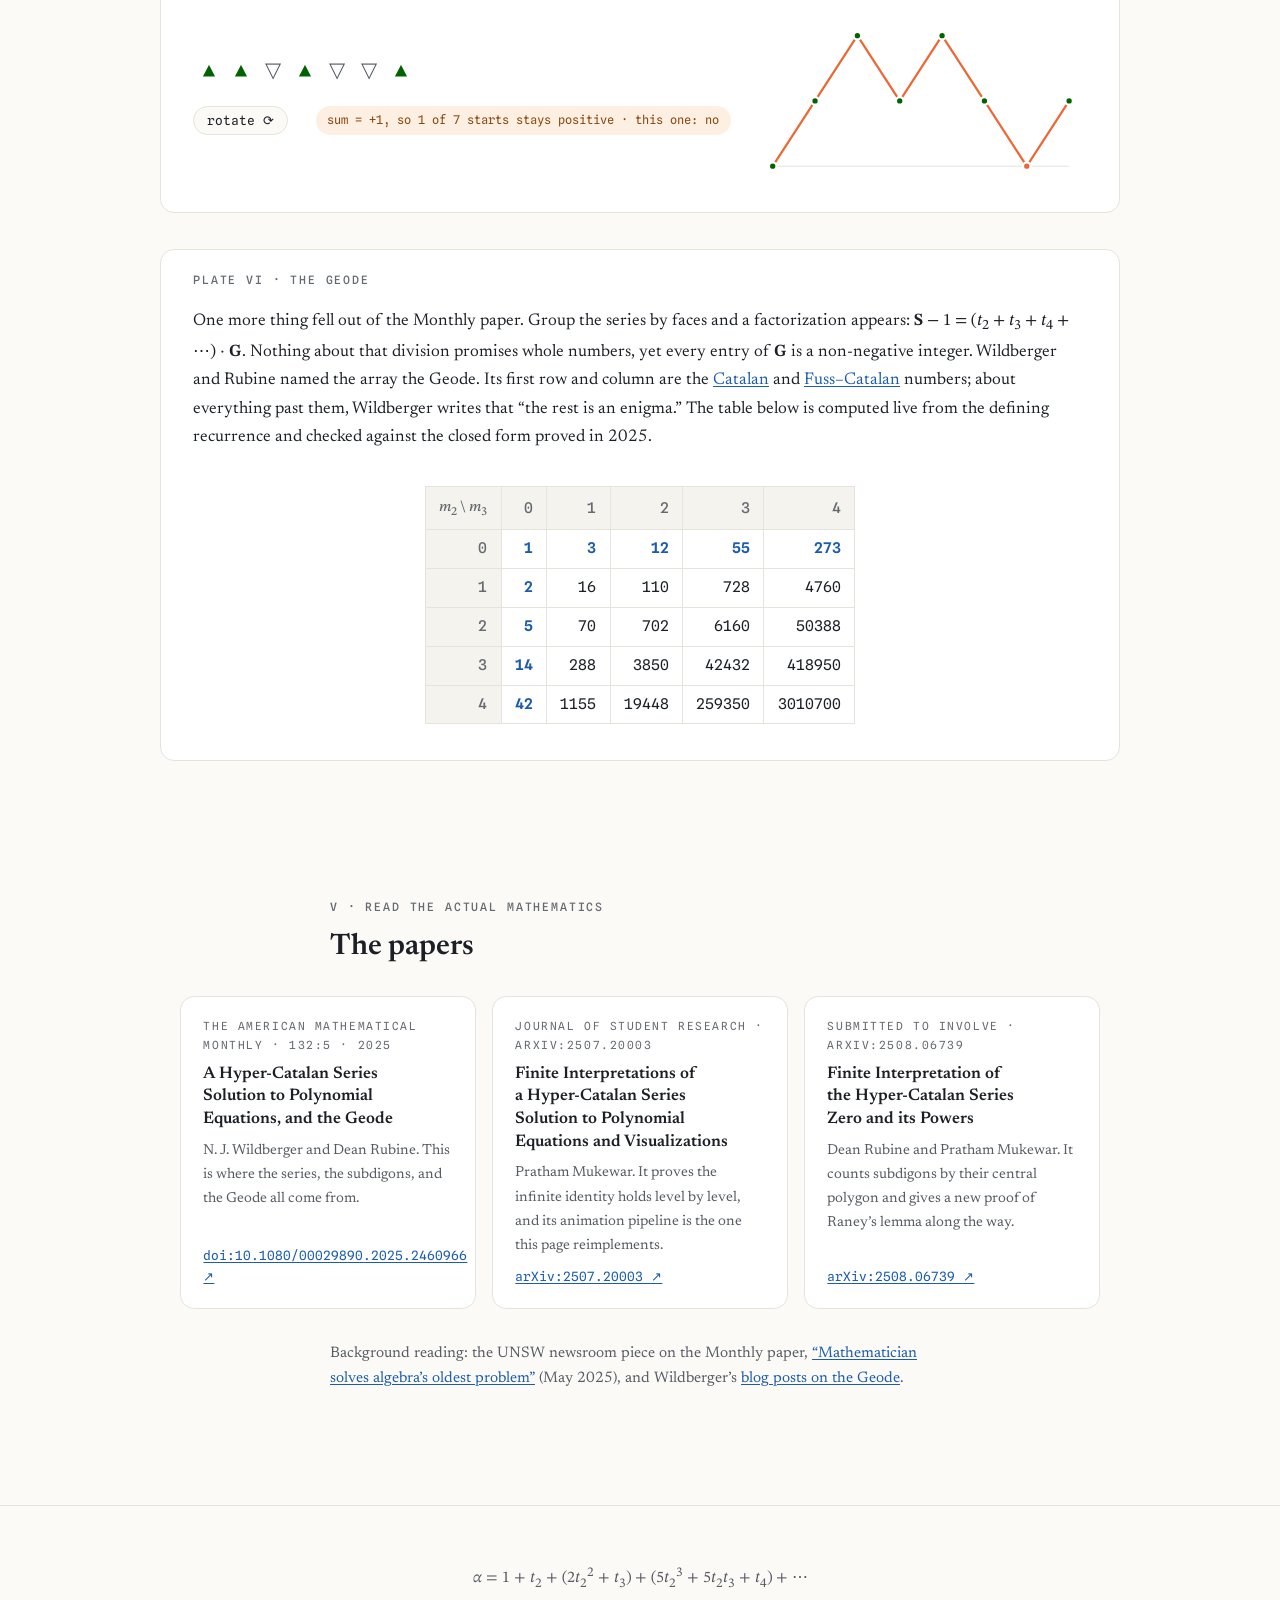
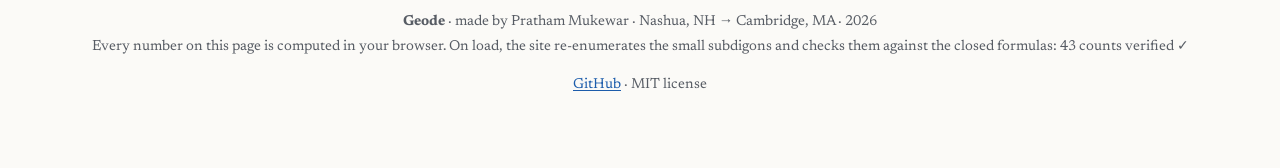
==== commit e4642812: "Accessibility pass: landmarks, skip link, contents nav, heading outline, contrast fixes, live region" ====
--- a/index.html
+++ b/index.html
@@ -12,6 +12,7 @@
 </head>
 <body>
 
+<a class="skip-link" href="#contents">skip to contents</a>
 <header class="hero">
   <button class="theme-toggle" id="theme-toggle" aria-label="switch color theme">theme: auto</button>
   <div class="prose">
@@ -21,13 +22,22 @@
     hiding inside counts of subdivided polygons. This page lets you play with the
     discovery, and with two papers that grew out of it.</p>
   </div>
-  <div class="hero-band" id="hero-band" aria-label="the eleven subdigons of the pentagon"></div>
+  <div class="hero-band" id="hero-band" role="img" aria-label="the eleven subdigons of the pentagon"></div>
   <p class="plate-note" style="text-align:center">The eleven subdigons of the pentagon. The series below knows them as
     <span class="math">5<i>t</i><sub>2</sub><sup>3</sup> + 5<i>t</i><sub>2</sub><i>t</i><sub>3</sub> + <i>t</i><sub>4</sub></span>.</p>
-  <div class="display-math hero-eq"><i>α</i> = 1 + <i>t</i><sub>2</sub><i>α</i><sup>2</sup> + <i>t</i><sub>3</sub><i>α</i><sup>3</sup> + <i>t</i><sub>4</sub><i>α</i><sup>4</sup> + ⋯</div>
+  <div class="display-math hero-eq" tabindex="0"><i>α</i> = 1 + <i>t</i><sub>2</sub><i>α</i><sup>2</sup> + <i>t</i><sub>3</sub><i>α</i><sup>3</sup> + <i>t</i><sub>4</sub><i>α</i><sup>4</sup> + ⋯</div>
   <div style="text-align:center"><a class="hero-cta" href="#playground">skip to the playground ↓</a></div>
 </header>
 
+<nav class="contents" id="contents" aria-label="contents">
+  <a href="#story">I · The oldest problem</a>
+  <a href="#series">II · The series</a>
+  <a href="#playground">III · The playground</a>
+  <a href="#papers-work">IV · From the papers</a>
+  <a href="#papers">V · The papers</a>
+</nav>
+
+<main id="main">
 <section id="story">
   <div class="prose">
     <p class="eyebrow">I · The oldest problem in algebra</p>
@@ -44,31 +54,31 @@
     with no nested roots anywhere.</p>
     <p>The pictures are called <strong>subdigons</strong>: a polygon, cut into smaller
     polygons by diagonals that never cross, with one edge marked as the roof
-    (drawn <span style="color:var(--accent)">blue</span> below). Fix how many triangles,
+    (drawn <span style="color:var(--link)">blue</span> below). Fix how many triangles,
     quadrilaterals, and pentagons you want, then ask how many different pictures
     exist. That count is a <strong>hyper-Catalan number</strong>, and it is the whole
     engine of the formula.</p>
   </div>
 
   <div class="plate" id="explorer">
-    <p class="plate-title">Plate I · Count the pictures</p>
+    <h3 class="plate-title">Plate I · Count the pictures</h3>
     <div class="face-key" id="face-key"></div>
     <div class="controls" id="explorer-controls"></div>
-    <p class="count-line" id="explorer-count"></p>
+    <p class="count-line" id="explorer-count" aria-live="polite"></p>
     <div class="gallery" id="explorer-gallery"></div>
     <p class="plate-note" id="explorer-note"></p>
   </div>
 
   <div class="prose">
     <p>Every one of those counts comes out of a single closed formula:</p>
-    <div class="display-math">
+    <div class="display-math" tabindex="0">
       <i>C</i><sub><b>m</b></sub> =
       <span class="frac">(2<i>m</i><sub>2</sub> + 3<i>m</i><sub>3</sub> + 4<i>m</i><sub>4</sub> + ⋯)<b>!</b></span>
       <big>/</big>
       <span class="frac">(1 + <i>m</i><sub>2</sub> + 2<i>m</i><sub>3</sub> + 3<i>m</i><sub>4</sub> + ⋯)<b>!</b> · <i>m</i><sub>2</sub><b>!</b> <i>m</i><sub>3</sub><b>!</b> <i>m</i><sub>4</sub><b>!</b> ⋯</span>
     </div>
     <p>Set everything except triangles to zero and it collapses to the Catalan
-    numbers <a href="https://oeis.org/A000108">1, 1, 2, 5, 14, 42</a>, the
+    numbers <a href="https://oeis.org/A000108" aria-label="the Catalan numbers on the OEIS">1, 1, 2, 5, 14, 42</a>, the
     classical sequence that counts triangulations of a polygon. The hyper-Catalan array is what the Catalan numbers look like
     when you allow every shape at once.</p>
   </div>
@@ -84,7 +94,7 @@
     exactly which pictures its coefficient is counting.</p>
   </div>
   <div class="plate">
-    <p class="plate-title">Plate II · The series, level by level</p>
+    <h3 class="plate-title">Plate II · The series, level by level</h3>
     <div class="series-line" id="series-line"></div>
     <div class="term-detail" id="term-detail" hidden></div>
   </div>
@@ -104,10 +114,10 @@
   </div>
 
   <div class="plate" id="paneling">
-    <p class="plate-title">Plate II·b · The paneling operator ∇̄</p>
+    <h3 class="plate-title">Plate II·b · The paneling operator ∇̄</h3>
     <div class="controls" id="pan-controls"></div>
     <div class="controls" id="pan-slots" aria-label="operator slots"></div>
-    <p class="count-line" id="pan-psi"></p>
+    <p class="count-line" id="pan-psi" aria-live="polite"></p>
     <div class="pan-stage" id="pan-stage"></div>
     <p class="plate-note">Click a slot to swap in a different subdigon, then glue.
     The operator’s central polygon keeps its color as it absorbs the pieces; the
@@ -132,7 +142,7 @@
     to sixteen decimal places.</p>
   </div>
   <div class="plate">
-    <p class="plate-title">Plate III · The root playground</p>
+    <h3 class="plate-title">Plate III · The root playground</h3>
     <div class="controls" id="presets"></div>
     <div class="poly-inputs" id="poly-inputs"></div>
     <p class="plate-note" id="t-readout"></p>
@@ -147,10 +157,10 @@
     </div>
     <div class="playground-grid">
       <div>
-        <div class="digits" id="digits-series"><span class="label">series estimate</span><span class="val"></span></div>
+        <div class="digits" id="digits-series" tabindex="0"><span class="label">series estimate</span><span class="val"></span></div>
         <div style="height:0.6rem"></div>
-        <div class="digits" id="digits-root"><span class="label">true root (Durand–Kerner)</span><span class="val"></span></div>
-        <p class="digit-status" id="digit-status"></p>
+        <div class="digits" id="digits-root" tabindex="0"><span class="label">true root (Durand–Kerner)</span><span class="val"></span></div>
+        <p class="digit-status" id="digit-status" aria-live="polite"></p>
       </div>
       <div>
         <div class="chart-wrap" id="err-chart"></div>
@@ -174,11 +184,11 @@
     hyper-Catalan number, waiting to be read off.</p>
   </div>
   <div class="plate" id="identity">
-    <p class="plate-title">Plate III·b · The finite identity</p>
+    <h3 class="plate-title">Plate III·b · The finite identity</h3>
     <div class="controls" id="fid-controls"></div>
-    <p class="series-line" id="fid-series" style="font-size:1.05rem"></p>
-    <p class="series-line" id="fid-residual" style="font-size:1.05rem"></p>
-    <p class="plate-note" id="fid-note"></p>
+    <p class="series-line" id="fid-series" style="font-size:1.05rem" tabindex="0"></p>
+    <p class="series-line" id="fid-residual" style="font-size:1.05rem" tabindex="0"></p>
+    <p class="plate-note" id="fid-note" aria-live="polite"></p>
   </div>
 </section>
 
@@ -186,7 +196,7 @@
   <div class="prose">
     <p class="eyebrow">IV · From the papers</p>
     <h2>What a finite piece of infinity means</h2>
-    <p>The series is an infinite object, and infinite objects invite a sharp
+    <p>The series is an infinite object, and infinite objects invite an obvious
     question: what exactly is being claimed at any finite stage? The two papers
     this site accompanies answer it. The first
     (<a href="https://arxiv.org/abs/2507.20003">Mukewar, 2025</a>) proves the
@@ -198,7 +208,7 @@
   </div>
 
   <div class="plate" id="central">
-    <p class="plate-title">Plate IV · Who sits against the roof</p>
+    <h3 class="plate-title">Plate IV · Who sits against the roof</h3>
     <p style="margin-top:0">Of the <span class="math"><i>C</i><sub><b>m</b></sub></span> subdigons of a
     given type, how many have a triangle as the central face, the one touching the
     roof? The Involve paper’s Theorem 5 gives an exact fraction:
@@ -217,14 +227,14 @@
     against a live enumeration when you click it.</p>
   </div>
   <div class="plate" id="powers">
-    <p class="plate-title">Plate IV·b · Powers of the series</p>
+    <h3 class="plate-title">Plate IV·b · Powers of the series</h3>
     <div class="controls" id="pow-controls"></div>
     <div class="series-line" id="pow-line"></div>
     <div class="term-detail" id="pow-detail" hidden></div>
   </div>
 
   <div class="plate" id="raney">
-    <p class="plate-title">Plate V · The necklace trick</p>
+    <h3 class="plate-title">Plate V · The necklace trick</h3>
     <p style="margin-top:0">The tidy fractions above exist because of a 1960 lemma
     of George Raney, with roots in a 1947 counting trick. Write a cyclic word of
     up-steps and down-steps whose total is +1. Then exactly one starting point
@@ -237,7 +247,7 @@
         <div class="raney-word" id="raney-word"></div>
         <div class="controls" style="margin-top:0.8rem">
           <button class="action" id="raney-rotate">rotate ⟳</button>
-          <span class="badge" id="raney-badge"></span>
+          <span class="badge" id="raney-badge" aria-live="polite"></span>
         </div>
       </div>
       <div class="chart-wrap" style="flex:1;min-width:240px" id="raney-chart"></div>
@@ -245,7 +255,7 @@
   </div>
 
   <div class="plate" id="geode">
-    <p class="plate-title">Plate VI · The Geode</p>
+    <h3 class="plate-title">Plate VI · The Geode</h3>
     <p style="margin-top:0">One more thing fell out of the Monthly paper. Group the
     series by faces and a factorization appears:
     <span class="math"><b>S</b> − 1 = (<i>t</i><sub>2</sub> + <i>t</i><sub>3</sub> + <i>t</i><sub>4</sub> + ⋯) · <b>G</b></span>.
@@ -257,7 +267,7 @@
     past them, Wildberger writes that
     “the rest is an enigma.” The table below is computed live from the defining
     recurrence and checked against the closed form proved in 2025.</p>
-    <div style="overflow-x:auto"><table class="geode-table" id="geode-table"></table></div>
+    <div style="overflow-x:auto" tabindex="0" role="region" aria-label="the Geode table"><table class="geode-table" id="geode-table"></table></div>
   </div>
 </section>
 
@@ -296,6 +306,8 @@
     and Wildberger’s <a href="https://njwildberger.com/tag/geode/">blog posts on the Geode</a>.</p>
   </div>
 </section>
+
+</main>
 
 <footer>
   <p class="math"><i>α</i> = 1 + <i>t</i><sub>2</sub> + (2<i>t</i><sub>2</sub><sup>2</sup> + <i>t</i><sub>3</sub>) + (5<i>t</i><sub>2</sub><sup>3</sup> + 5<i>t</i><sub>2</sub><i>t</i><sub>3</sub> + <i>t</i><sub>4</sub>) + ⋯</p>
--- a/css/style.css
+++ b/css/style.css
@@ -9,7 +9,7 @@
   --plate-2: #F4F3ED;
   --ink: #1C2026;
   --ink-2: #575C64;
-  --muted: #8B8E94;
+  --muted: #666A71;
   --hairline: #E5E3DC;
   --accent: #2a78d6;
   --link: #1c5cab;
@@ -189,11 +189,41 @@
 .plate-title {
   font-family: var(--mono);
   font-size: 0.72rem;
+  font-weight: 500;
   letter-spacing: 0.16em;
   text-transform: uppercase;
   color: var(--muted);
   margin: 0 0 1.2rem;
 }
+
+.skip-link {
+  position: absolute;
+  left: 1rem;
+  top: -4rem;
+  z-index: 10;
+  font-family: var(--mono);
+  font-size: 0.85rem;
+  background: var(--ink);
+  color: var(--paper);
+  padding: 0.6em 1em;
+  border-radius: 8px;
+  text-decoration: none;
+}
+.skip-link:focus { top: 1rem; }
+
+nav.contents {
+  max-width: 66ch;
+  margin: 0 auto;
+  padding: 0 1.25rem;
+  display: flex;
+  flex-wrap: wrap;
+  justify-content: center;
+  gap: 0.5rem 1.4rem;
+  font-family: var(--mono);
+  font-size: 0.78rem;
+}
+nav.contents a { color: var(--ink-2); text-decoration: none; border-bottom: 1px solid var(--hairline); padding-bottom: 0.1em; }
+nav.contents a:hover { color: var(--link); border-color: var(--link); }
 .plate-note { font-size: 0.92rem; color: var(--ink-2); margin-top: 1rem; }
 
 /* ---------- subdigon svg ---------- */
@@ -270,7 +300,7 @@
 /* ---------- gallery ---------- */
 .count-line { font-size: 1.05rem; margin: 0.5rem 0 1rem; }
 .count-line .math { font-size: 1.15rem; }
-.count-big { font-family: var(--mono); font-weight: 600; font-size: 1.3rem; color: var(--accent); }
+.count-big { font-family: var(--mono); font-weight: 600; font-size: 1.3rem; color: var(--link); }
 .gallery {
   display: grid;
   grid-template-columns: repeat(auto-fill, minmax(104px, 1fr));
@@ -354,7 +384,7 @@
 
 .chart-wrap { position: relative; }
 .chart-wrap svg { width: 100%; height: auto; display: block; }
-.chart-wrap .axis-label { font-family: var(--mono); font-size: 10px; fill: var(--muted); }
+.chart-wrap .axis-label { font-family: var(--mono); font-size: 11.5px; fill: var(--muted); }
 .chart-wrap .grid { stroke: var(--hairline); stroke-width: 1; }
 .chart-wrap .baseline { stroke: var(--muted); stroke-width: 1; }
 .chart-wrap .err-line { stroke: var(--accent); stroke-width: 2; fill: none; stroke-linejoin: round; }
@@ -366,7 +396,7 @@
 
 /* ---------- finite identity ---------- */
 .fid-zero { color: var(--muted); }
-.fid-survivor { color: var(--accent); font-weight: 600; white-space: nowrap; }
+.fid-survivor { color: var(--link); font-weight: 600; white-space: nowrap; }
 
 .chart-tip {
   position: absolute;
@@ -384,21 +414,30 @@
 .subdigon .face-4.central { fill: color-mix(in srgb, var(--f4) 55%, transparent); }
 .subdigon .face-5.central { fill: color-mix(in srgb, var(--f5) 58%, transparent); }
 .subdigon .face-6.central { fill: color-mix(in srgb, var(--f6) 58%, transparent); }
-.central-group h3 { margin-top: 1.4rem; }
+.central-group h4 { margin: 1.4rem 0 0.4rem; font-size: 1.1rem; font-weight: 600; }
 .central-group .formula-check { font-family: var(--mono); font-size: 0.82rem; color: var(--good); }
 
 /* ---------- geode table ---------- */
 .geode-table { border-collapse: collapse; font-family: var(--mono); font-size: 0.92rem; margin: 1rem auto 0.5rem; font-variant-numeric: tabular-nums; }
 .geode-table th, .geode-table td { border: 1px solid var(--hairline); padding: 0.45em 0.9em; text-align: right; }
 .geode-table th { color: var(--muted); font-weight: 500; background: var(--plate-2); }
-.geode-table td.edge-seq { color: var(--accent); font-weight: 600; }
+.geode-table td.edge-seq { color: var(--link); font-weight: 600; }
 
 /* ---------- fractions ---------- */
 .display-math big { font-size: 1.6em; vertical-align: -0.1em; padding: 0 0.15em; }
 
 /* ---------- raney ---------- */
 .raney-row { display: flex; flex-wrap: wrap; gap: 1.5rem; align-items: center; }
-.raney-word { font-family: var(--mono); font-size: 1.3rem; letter-spacing: 0.15em; }
+.raney-word { font-family: var(--mono); font-size: 1.3rem; }
+.raney-word span {
+  display: inline-block;
+  min-width: 2rem;
+  padding: 0.25em 0.1em;
+  text-align: center;
+  border-radius: 6px;
+  cursor: pointer;
+}
+.raney-word span:hover { background: var(--plate-2); }
 .raney-word .pos { color: var(--good); font-weight: 600; }
 .raney-word .neg { color: var(--ink-2); }
 
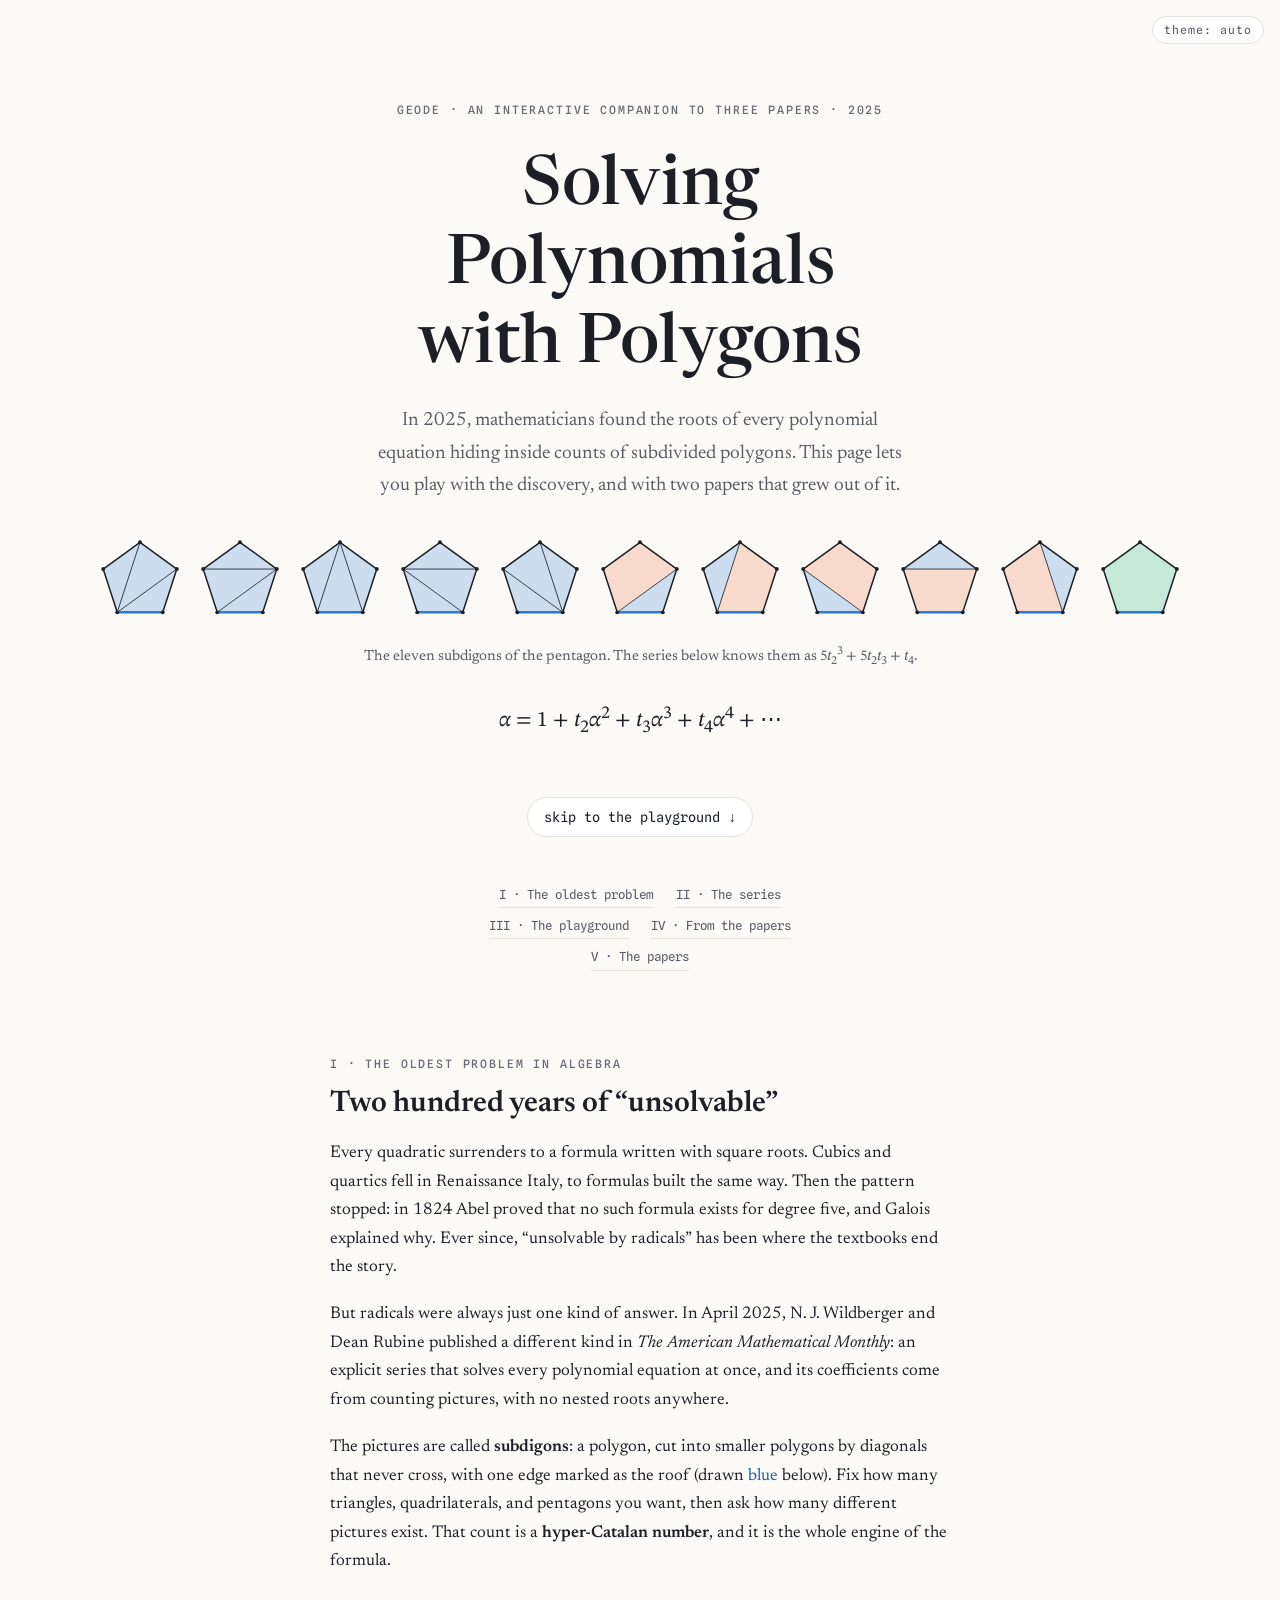
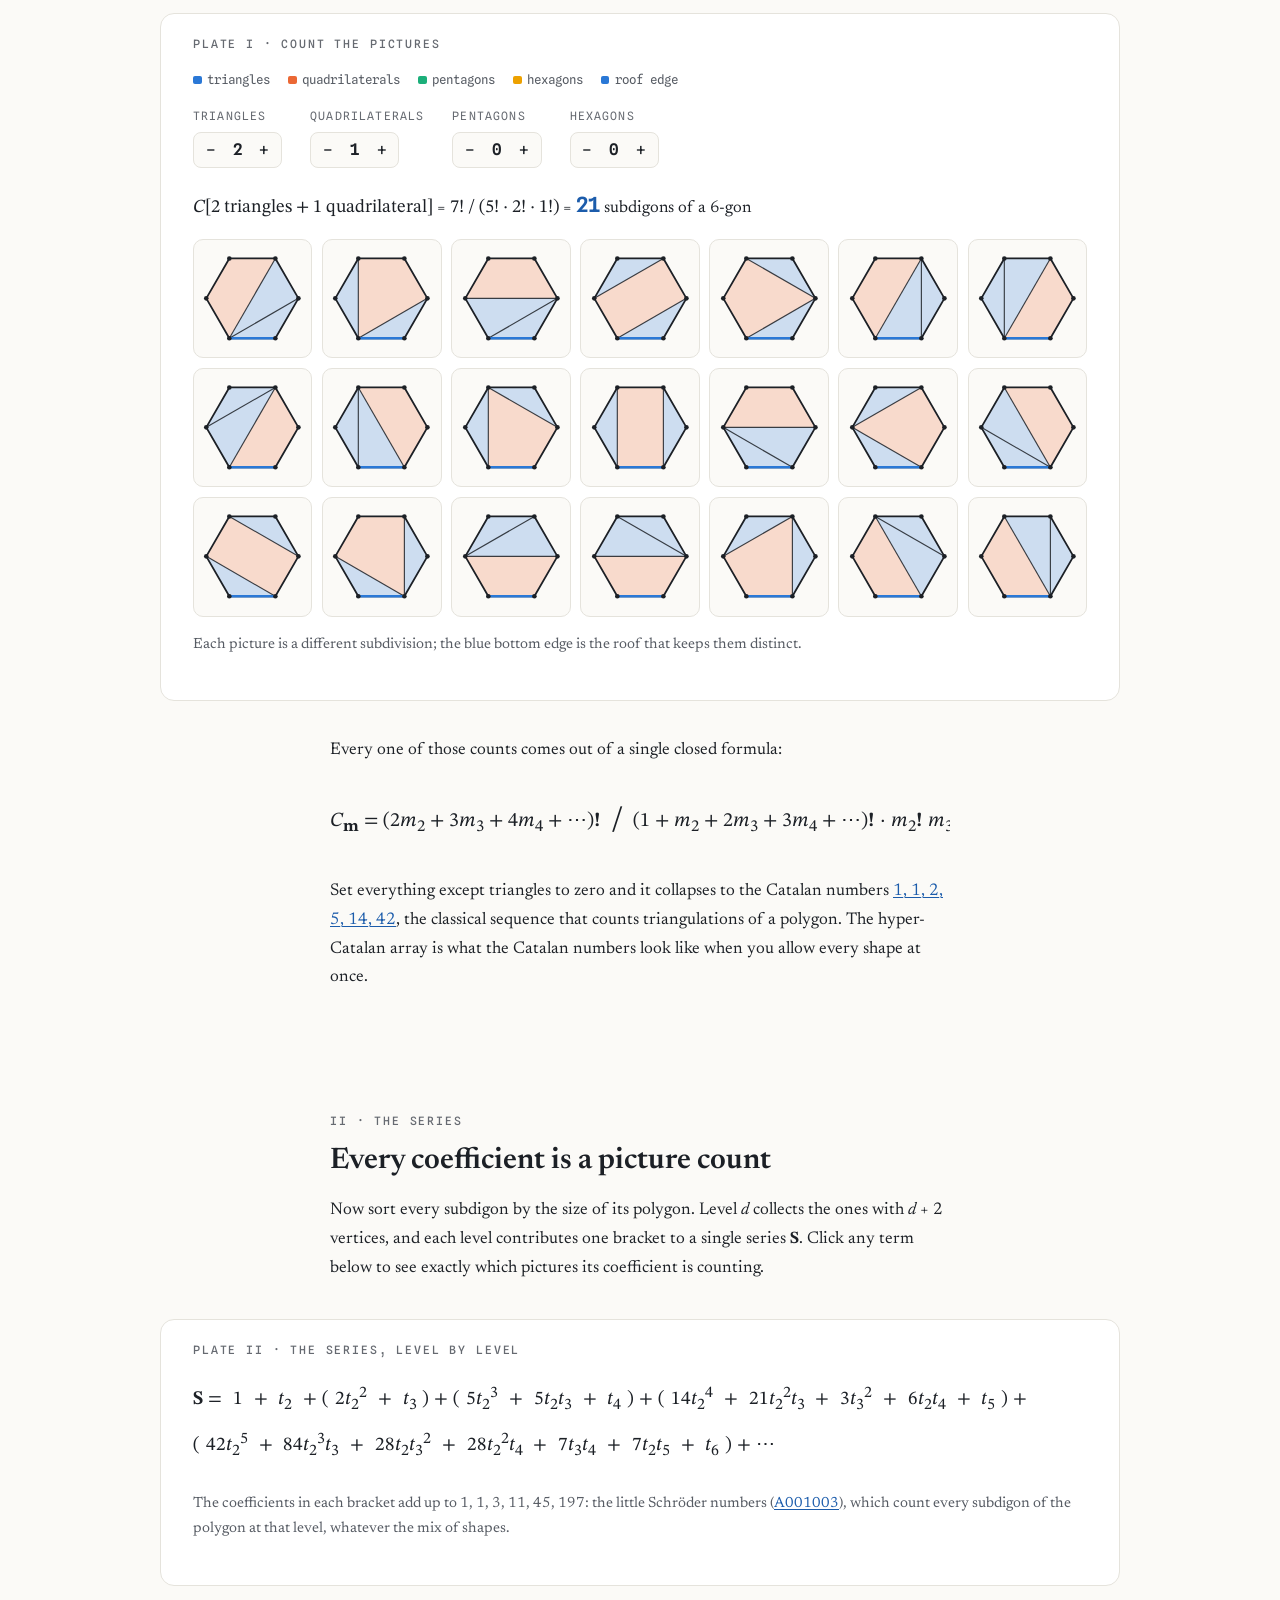
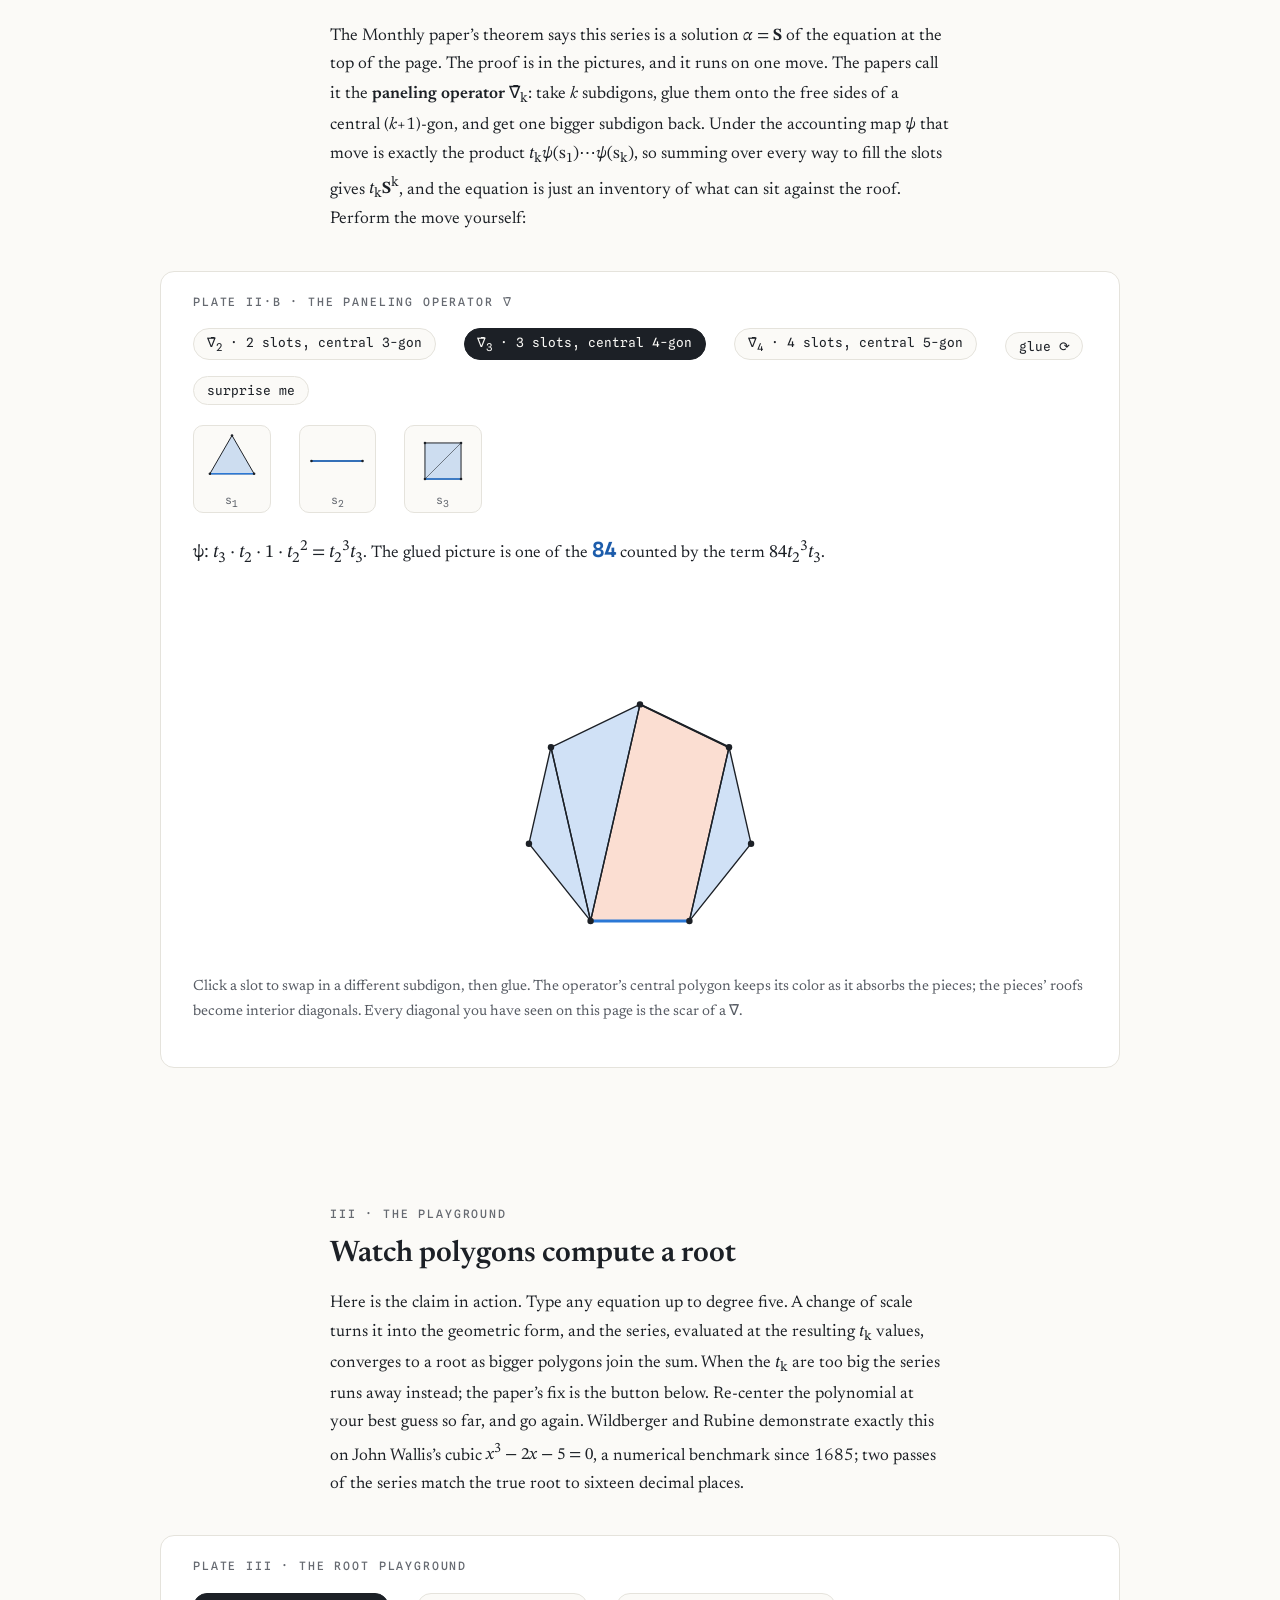
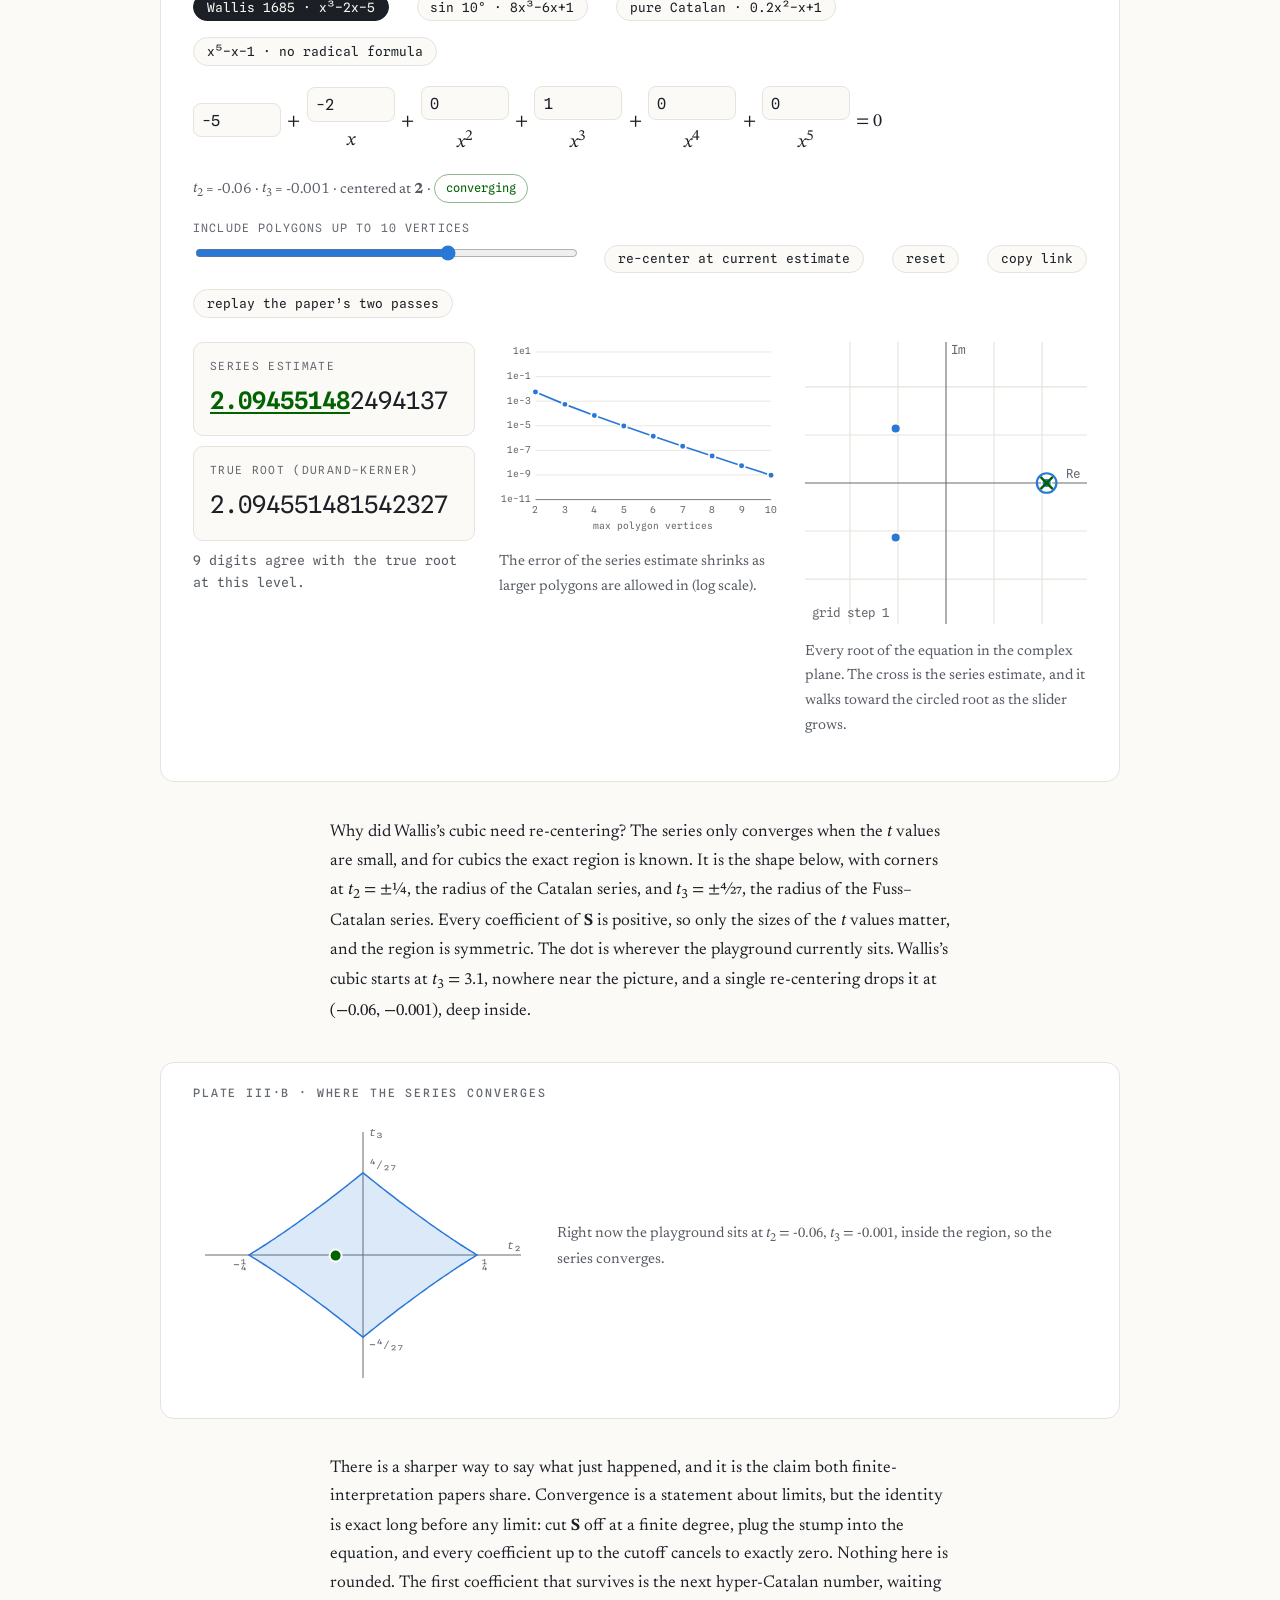
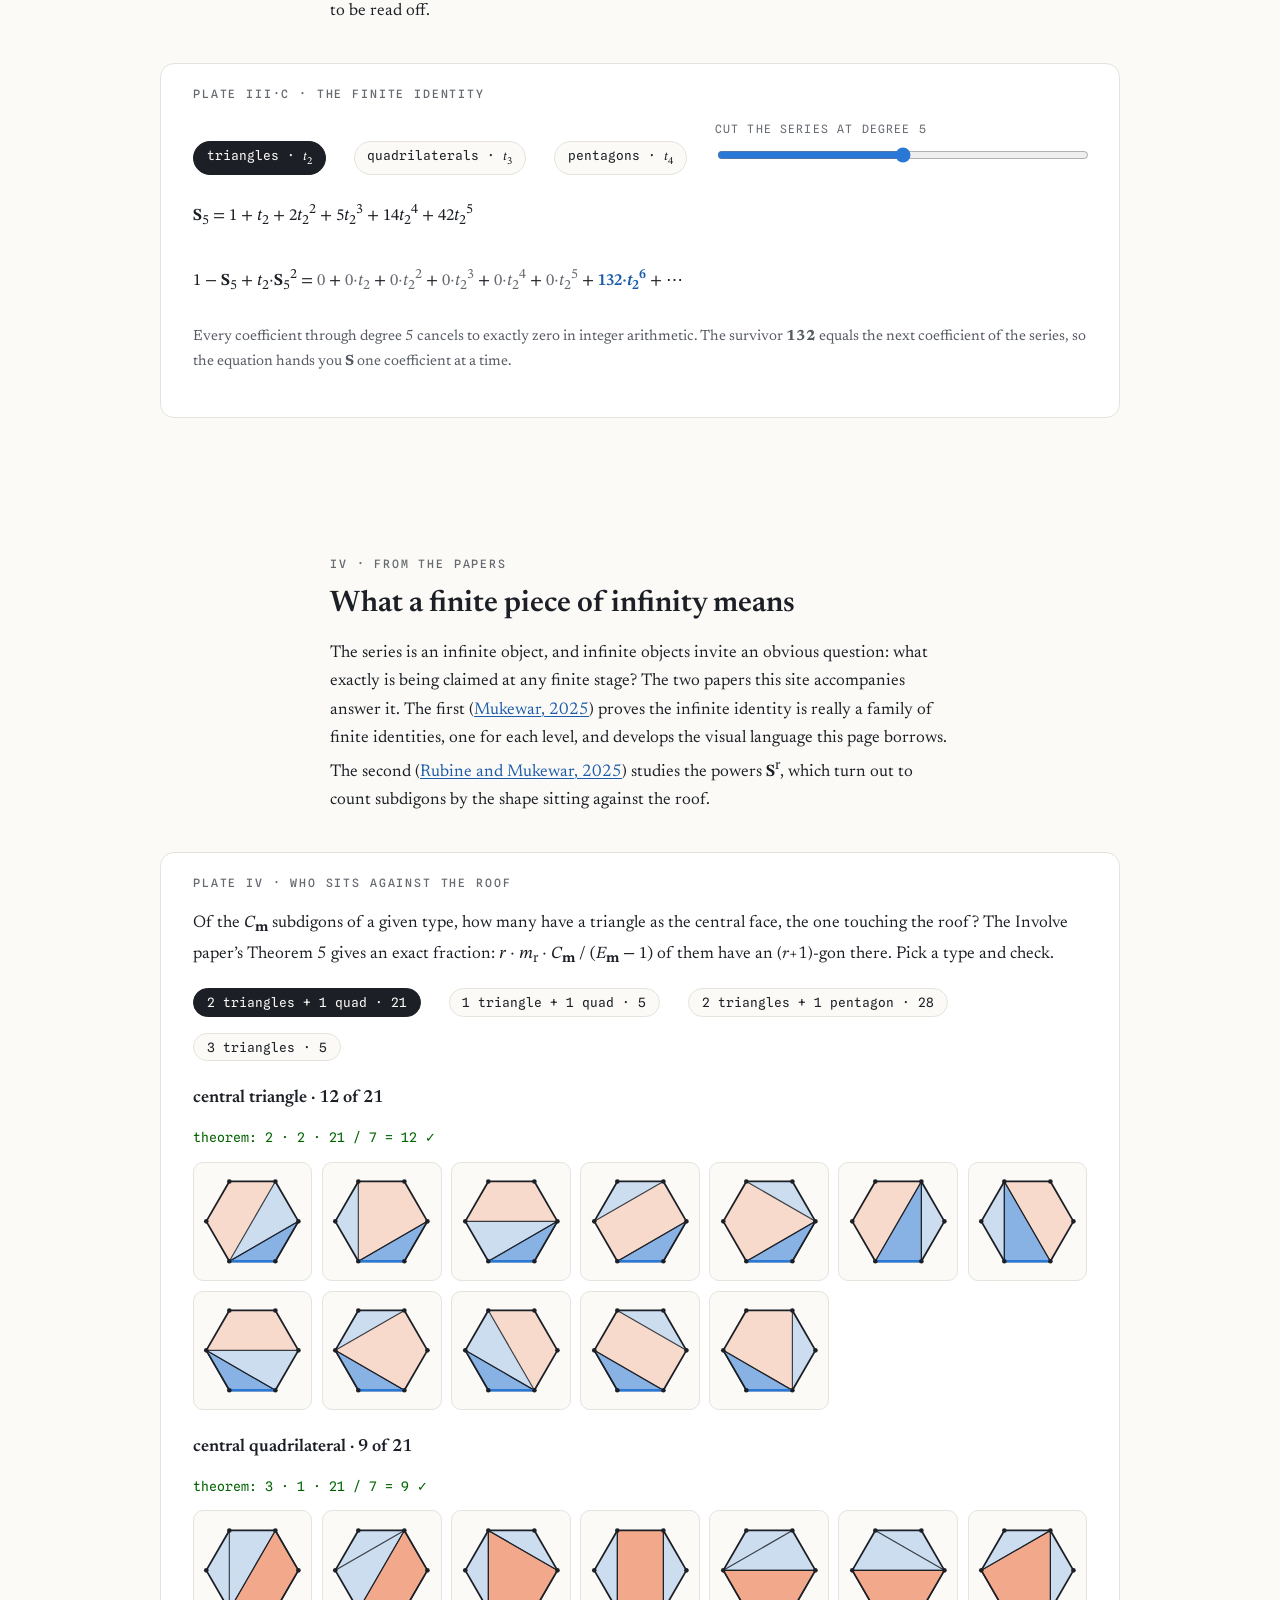
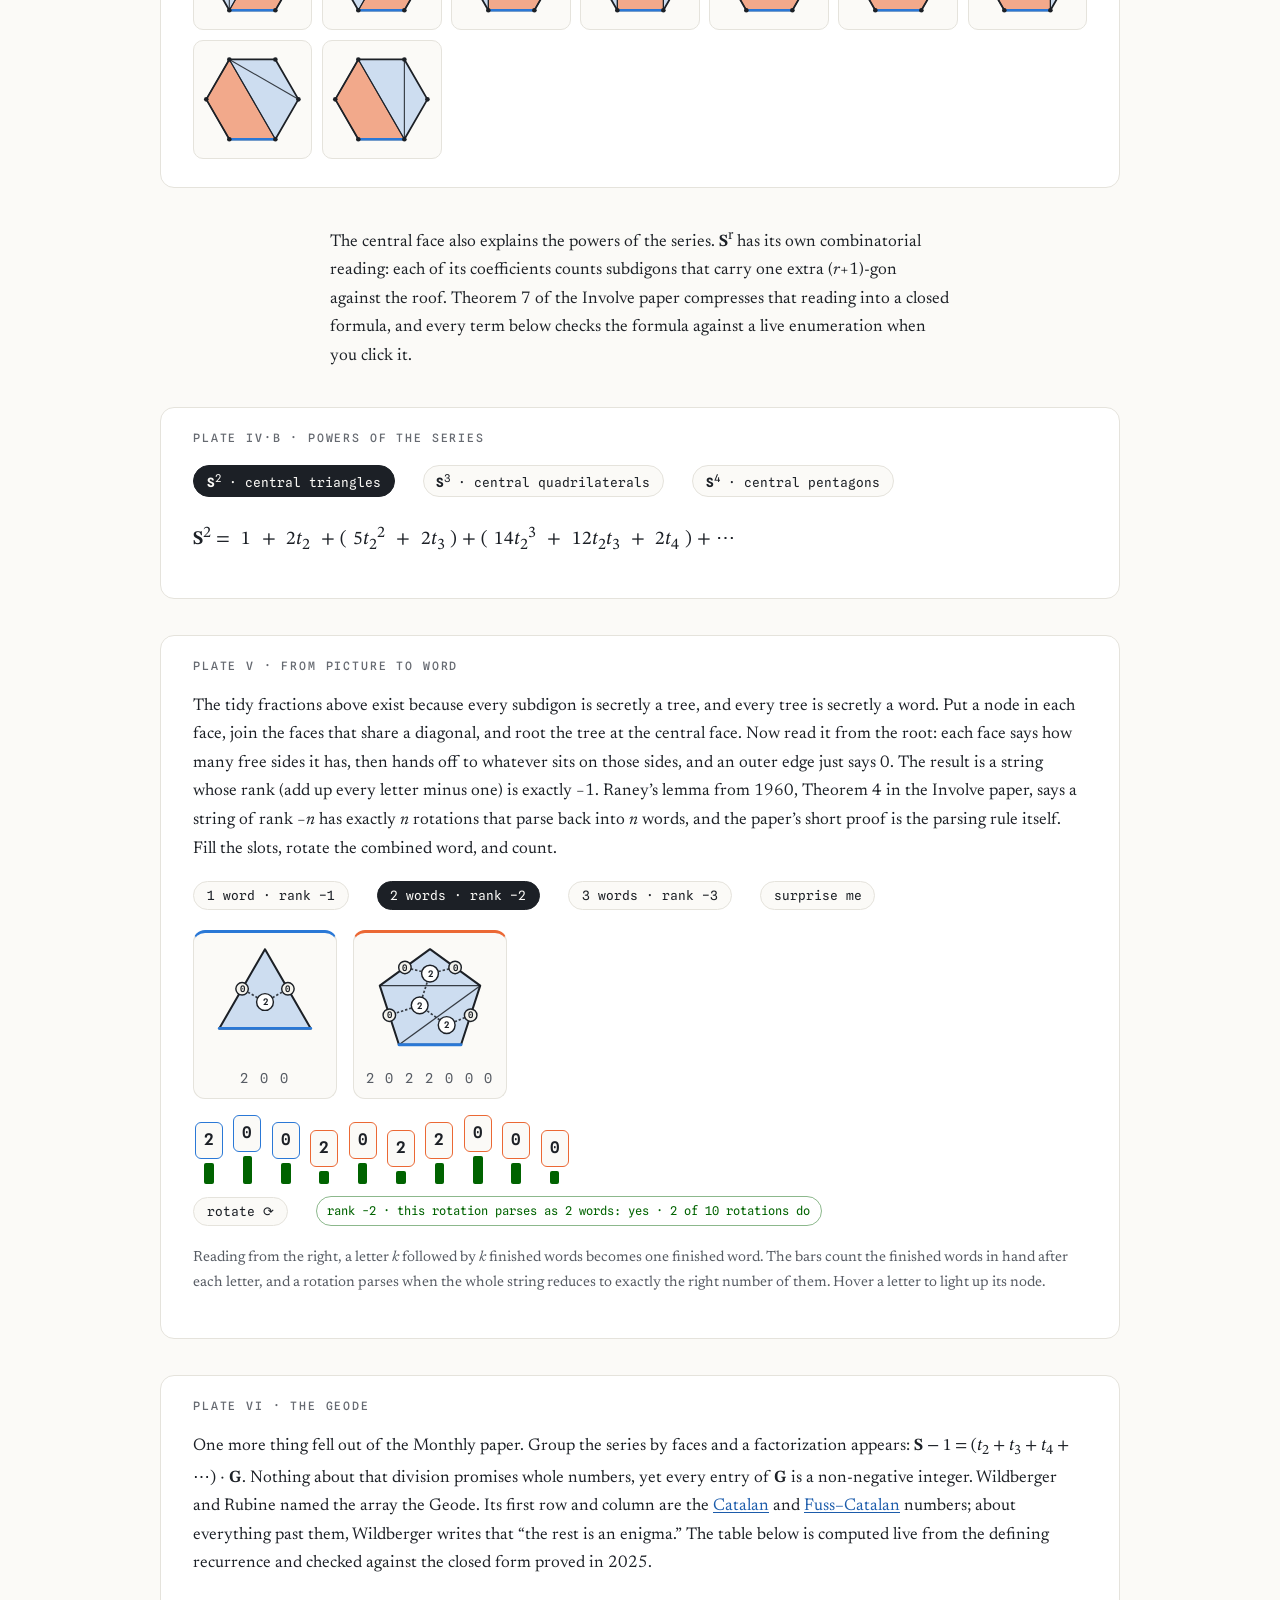
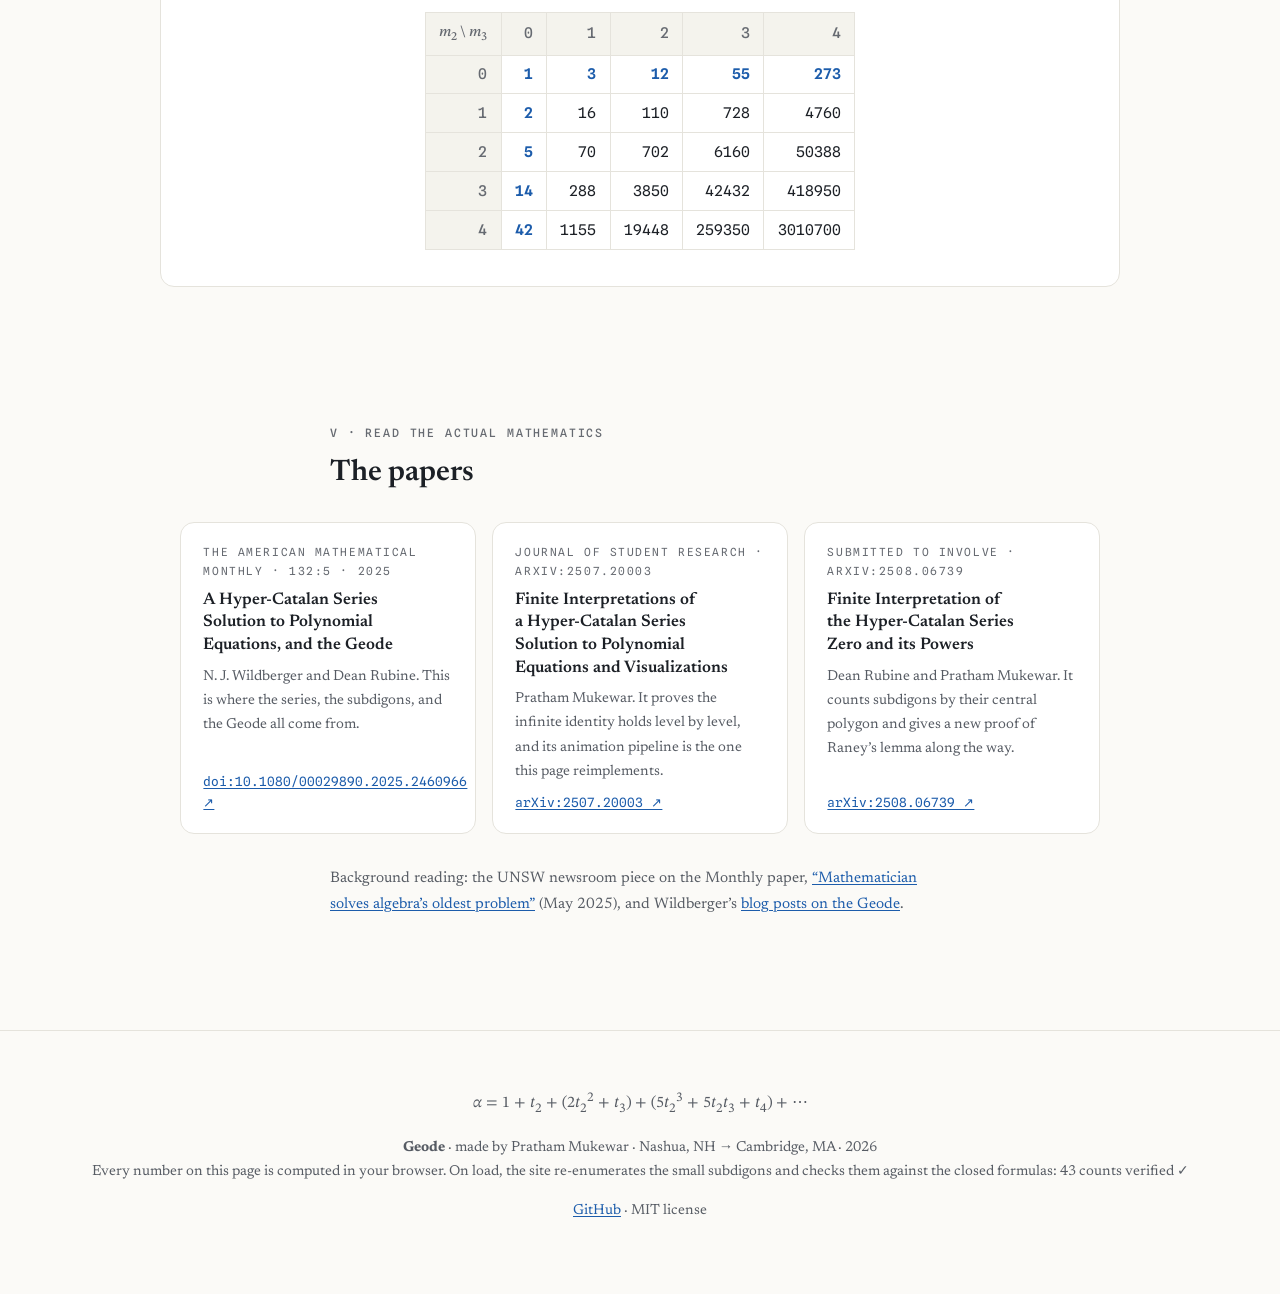
==== commit 745a9a16: "Rebuild Plate V around dual trees and Raney's parsing rule; add the cubic convergence region, the pa" ====
--- a/index.html
+++ b/index.html
@@ -96,6 +96,7 @@
   <div class="plate">
     <h3 class="plate-title">Plate II · The series, level by level</h3>
     <div class="series-line" id="series-line"></div>
+    <p class="plate-note" id="series-totals"></p>
     <div class="term-detail" id="term-detail" hidden></div>
   </div>
   <div class="prose">
@@ -154,6 +155,7 @@
       <button class="action" id="recenter">re-center at current estimate</button>
       <button class="action" id="reset-center">reset</button>
       <button class="action" id="copy-link">copy link</button>
+      <button class="action" id="two-pass">replay the paper’s two passes</button>
     </div>
     <div class="playground-grid">
       <div>
@@ -175,6 +177,28 @@
   </div>
 
   <div class="prose">
+    <p>Why did Wallis’s cubic need re-centering? The series only converges when
+    the <span class="math"><i>t</i></span> values are small, and for cubics the
+    exact region is known. It is the shape below, with corners at
+    <span class="math"><i>t</i><sub>2</sub> = ±¼</span>, the radius of the Catalan
+    series, and <span class="math"><i>t</i><sub>3</sub> = ±4⁄27</span>, the radius
+    of the Fuss–Catalan series. Every coefficient of
+    <span class="math"><b>S</b></span> is positive, so only the sizes of the
+    <span class="math"><i>t</i></span> values matter, and the region is symmetric.
+    The dot is wherever the playground currently sits. Wallis’s cubic starts at
+    <span class="math"><i>t</i><sub>3</sub> = 3.1</span>, nowhere near the picture,
+    and a single re-centering drops it at
+    <span class="math">(−0.06, −0.001)</span>, deep inside.</p>
+  </div>
+  <div class="plate" id="region">
+    <h3 class="plate-title">Plate III·b · Where the series converges</h3>
+    <div class="region-row">
+      <div class="chart-wrap" id="region-plot"></div>
+      <p class="plate-note" id="region-note" aria-live="polite"></p>
+    </div>
+  </div>
+
+  <div class="prose">
     <p>There is a sharper way to say what just happened, and it is the claim both
     finite-interpretation papers share. Convergence is a statement about limits,
     but the identity is exact long before any limit: cut
@@ -184,7 +208,7 @@
     hyper-Catalan number, waiting to be read off.</p>
   </div>
   <div class="plate" id="identity">
-    <h3 class="plate-title">Plate III·b · The finite identity</h3>
+    <h3 class="plate-title">Plate III·c · The finite identity</h3>
     <div class="controls" id="fid-controls"></div>
     <p class="series-line" id="fid-series" style="font-size:1.05rem" tabindex="0"></p>
     <p class="series-line" id="fid-residual" style="font-size:1.05rem" tabindex="0"></p>
@@ -233,25 +257,30 @@
     <div class="term-detail" id="pow-detail" hidden></div>
   </div>
 
-  <div class="plate" id="raney">
-    <h3 class="plate-title">Plate V · The necklace trick</h3>
-    <p style="margin-top:0">The tidy fractions above exist because of a 1960 lemma
-    of George Raney, with roots in a 1947 counting trick. Write a cyclic word of
-    up-steps and down-steps whose total is +1. Then exactly one starting point
-    keeps the running sum positive all the way around; if the total is
-    <i>r</i>, exactly <i>r</i> starting points do. The Involve paper gives a short
-    new proof by parsing the circle directly. Click steps to flip them, rotate,
-    and watch which starting points survive.</p>
-    <div class="raney-row">
-      <div>
-        <div class="raney-word" id="raney-word"></div>
-        <div class="controls" style="margin-top:0.8rem">
-          <button class="action" id="raney-rotate">rotate ⟳</button>
-          <span class="badge" id="raney-badge" aria-live="polite"></span>
-        </div>
-      </div>
-      <div class="chart-wrap" style="flex:1;min-width:240px" id="raney-chart"></div>
-    </div>
+  <div class="plate" id="words">
+    <h3 class="plate-title">Plate V · From picture to word</h3>
+    <p style="margin-top:0">The tidy fractions above exist because every subdigon
+    is secretly a tree, and every tree is secretly a word. Put a node in each
+    face, join the faces that share a diagonal, and root the tree at the central
+    face. Now read it from the root: each face says how many free sides it has,
+    then hands off to whatever sits on those sides, and an outer edge just says 0.
+    The result is a string whose rank (add up every letter minus one) is exactly
+    −1. Raney’s lemma from 1960, Theorem 4 in the Involve paper, says a string of
+    rank −<i>n</i> has exactly <i>n</i> rotations that parse back into
+    <i>n</i> words, and the paper’s short proof is the parsing rule itself. Fill
+    the slots, rotate the combined word, and count.</p>
+    <div class="controls" id="wv-controls"></div>
+    <div class="word-slots" id="wv-slots"></div>
+    <div class="word-line" id="wv-word" aria-label="the combined word, current rotation"></div>
+    <div class="controls" style="margin-top:0.8rem">
+      <button class="action" id="wv-rotate">rotate ⟳</button>
+      <span class="badge" id="wv-badge" aria-live="polite"></span>
+    </div>
+    <p class="plate-note">Reading from the right, a letter <i>k</i> followed by
+    <i>k</i> finished words becomes one finished word. The bars count the finished
+    words in hand after each letter, and a rotation parses when the whole string
+    reduces to exactly the right number of them. Hover a letter to light up its
+    node.</p>
   </div>
 
   <div class="plate" id="geode">
--- a/css/style.css
+++ b/css/style.css
@@ -426,20 +426,47 @@
 /* ---------- fractions ---------- */
 .display-math big { font-size: 1.6em; vertical-align: -0.1em; padding: 0 0.15em; }
 
-/* ---------- raney ---------- */
-.raney-row { display: flex; flex-wrap: wrap; gap: 1.5rem; align-items: center; }
-.raney-word { font-family: var(--mono); font-size: 1.3rem; }
-.raney-word span {
-  display: inline-block;
-  min-width: 2rem;
-  padding: 0.25em 0.1em;
-  text-align: center;
-  border-radius: 6px;
+/* ---------- words (Plate V) ---------- */
+.word-slots { display: flex; flex-wrap: wrap; gap: 1rem; margin-bottom: 1rem; }
+.word-slot {
+  background: var(--paper);
+  border: 1px solid var(--hairline);
+  border-radius: 12px;
+  padding: 0.6rem 0.7rem 0.5rem;
+  display: flex; flex-direction: column; align-items: center; gap: 0.3rem;
   cursor: pointer;
-}
-.raney-word span:hover { background: var(--plate-2); }
-.raney-word .pos { color: var(--good); font-weight: 600; }
-.raney-word .neg { color: var(--ink-2); }
+  font: inherit; color: inherit;
+}
+.word-slot:hover { border-color: var(--accent); }
+.word-slot.slot-0 { border-top: 3px solid var(--f3); }
+.word-slot.slot-1 { border-top: 3px solid var(--f4); }
+.word-slot.slot-2 { border-top: 3px solid var(--f5); }
+.slot-word { font-family: var(--mono); font-size: 0.85rem; letter-spacing: 0.14em; color: var(--ink-2); }
+.tree-edge { stroke: var(--ink); stroke-width: 1.4; stroke-dasharray: 2 1.6; opacity: 0.85; }
+.tree-node circle { fill: var(--plate); stroke: var(--ink); stroke-width: 1.2; }
+.tree-node text { font-family: var(--mono); font-size: 7.5px; font-weight: 600; fill: var(--ink); }
+.tree-node.leaf circle { fill: var(--plate-2); }
+.tree-node.hl circle { stroke: var(--accent); stroke-width: 2.2; fill: color-mix(in srgb, var(--accent) 28%, var(--plate)); }
+.word-line { display: flex; flex-wrap: wrap; gap: 0.4rem; align-items: flex-end; font-family: var(--mono); min-height: 3.6rem; }
+.letter { display: inline-flex; flex-direction: column; align-items: center; gap: 0.25rem; min-width: 2rem; }
+.letter .glyph {
+  border: 1.5px solid var(--hairline); border-radius: 6px;
+  padding: 0.25em 0.5em; font-weight: 600; font-size: 1rem; background: var(--paper);
+}
+.letter.slot-0 .glyph { border-color: var(--f3); }
+.letter.slot-1 .glyph { border-color: var(--f4); }
+.letter.slot-2 .glyph { border-color: var(--f5); }
+.letter .bar { width: 0.6rem; background: var(--good); border-radius: 2px; }
+.letter .bar.none { background: transparent; }
+.letter.fail .glyph { border-color: var(--warn-ink); color: var(--warn-ink); background: var(--warn-bg); }
+
+/* ---------- convergence region ---------- */
+.region-row { display: flex; flex-wrap: wrap; gap: 1.5rem; align-items: center; }
+.region-row .chart-wrap { flex: 0 1 340px; }
+.region-row .plate-note { flex: 1 1 240px; margin-top: 0; }
+.chart-wrap .region-fill { fill: color-mix(in srgb, var(--accent) 16%, transparent); stroke: var(--accent); stroke-width: 1.5; }
+.chart-wrap .region-dot { fill: var(--good); stroke: var(--plate); stroke-width: 2; }
+.chart-wrap .region-dot.out { fill: var(--f4); }
 
 /* ---------- papers ---------- */
 .paper-cards { display: grid; grid-template-columns: repeat(auto-fit, minmax(260px, 1fr)); gap: 1rem; max-width: 960px; margin: 2rem auto; padding: 0 1.25rem; }
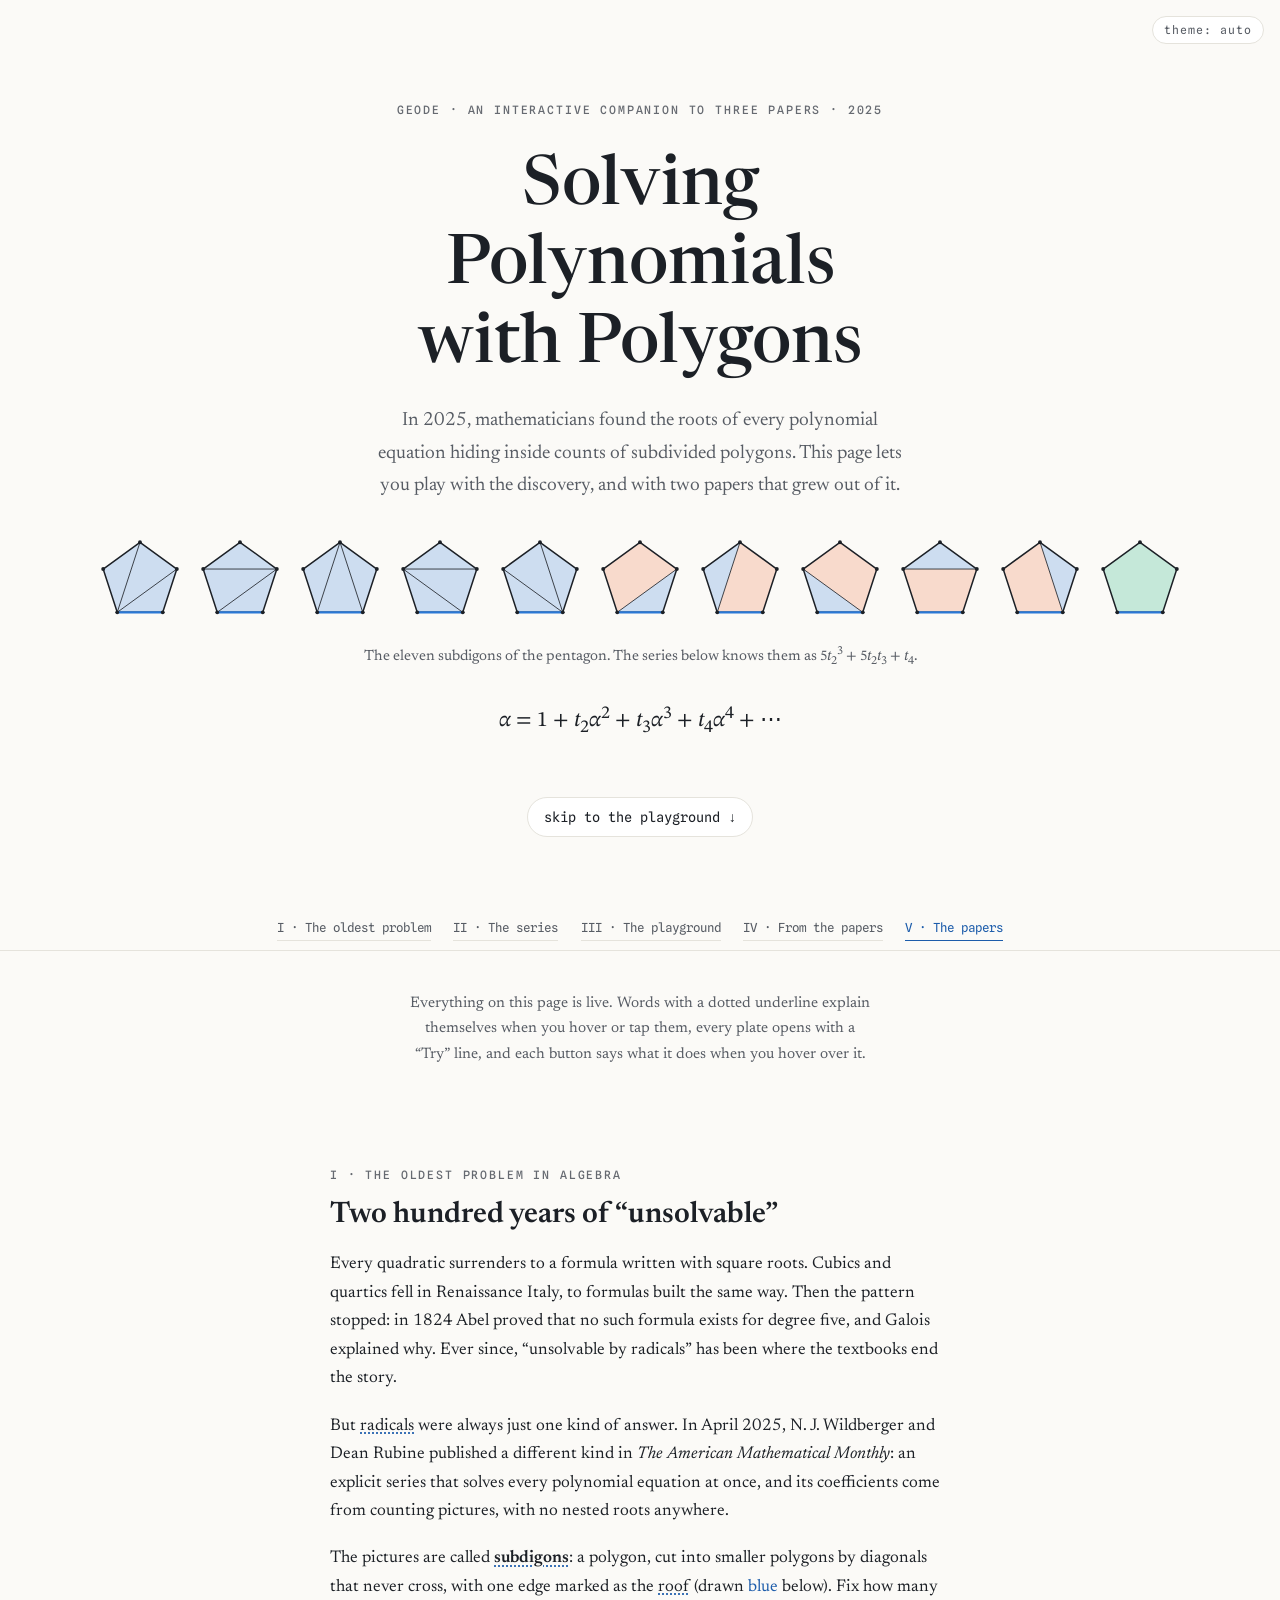
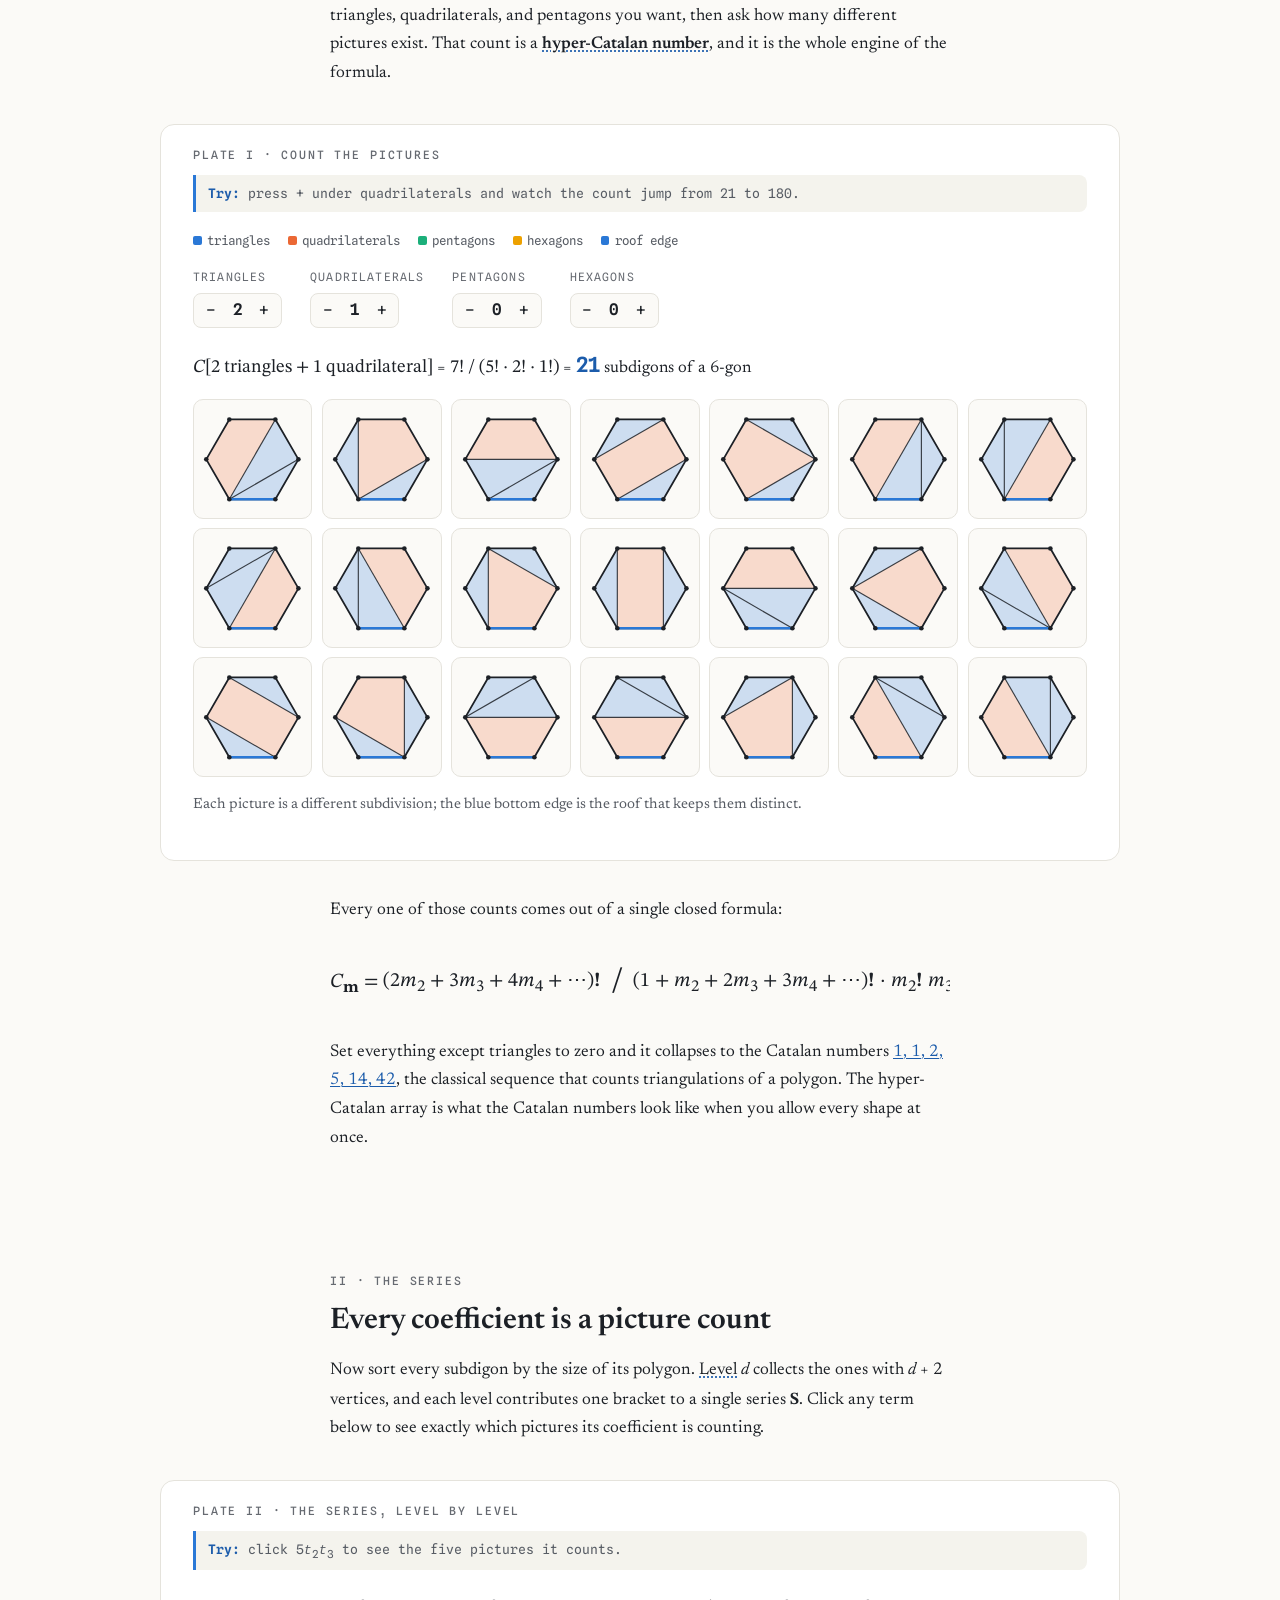
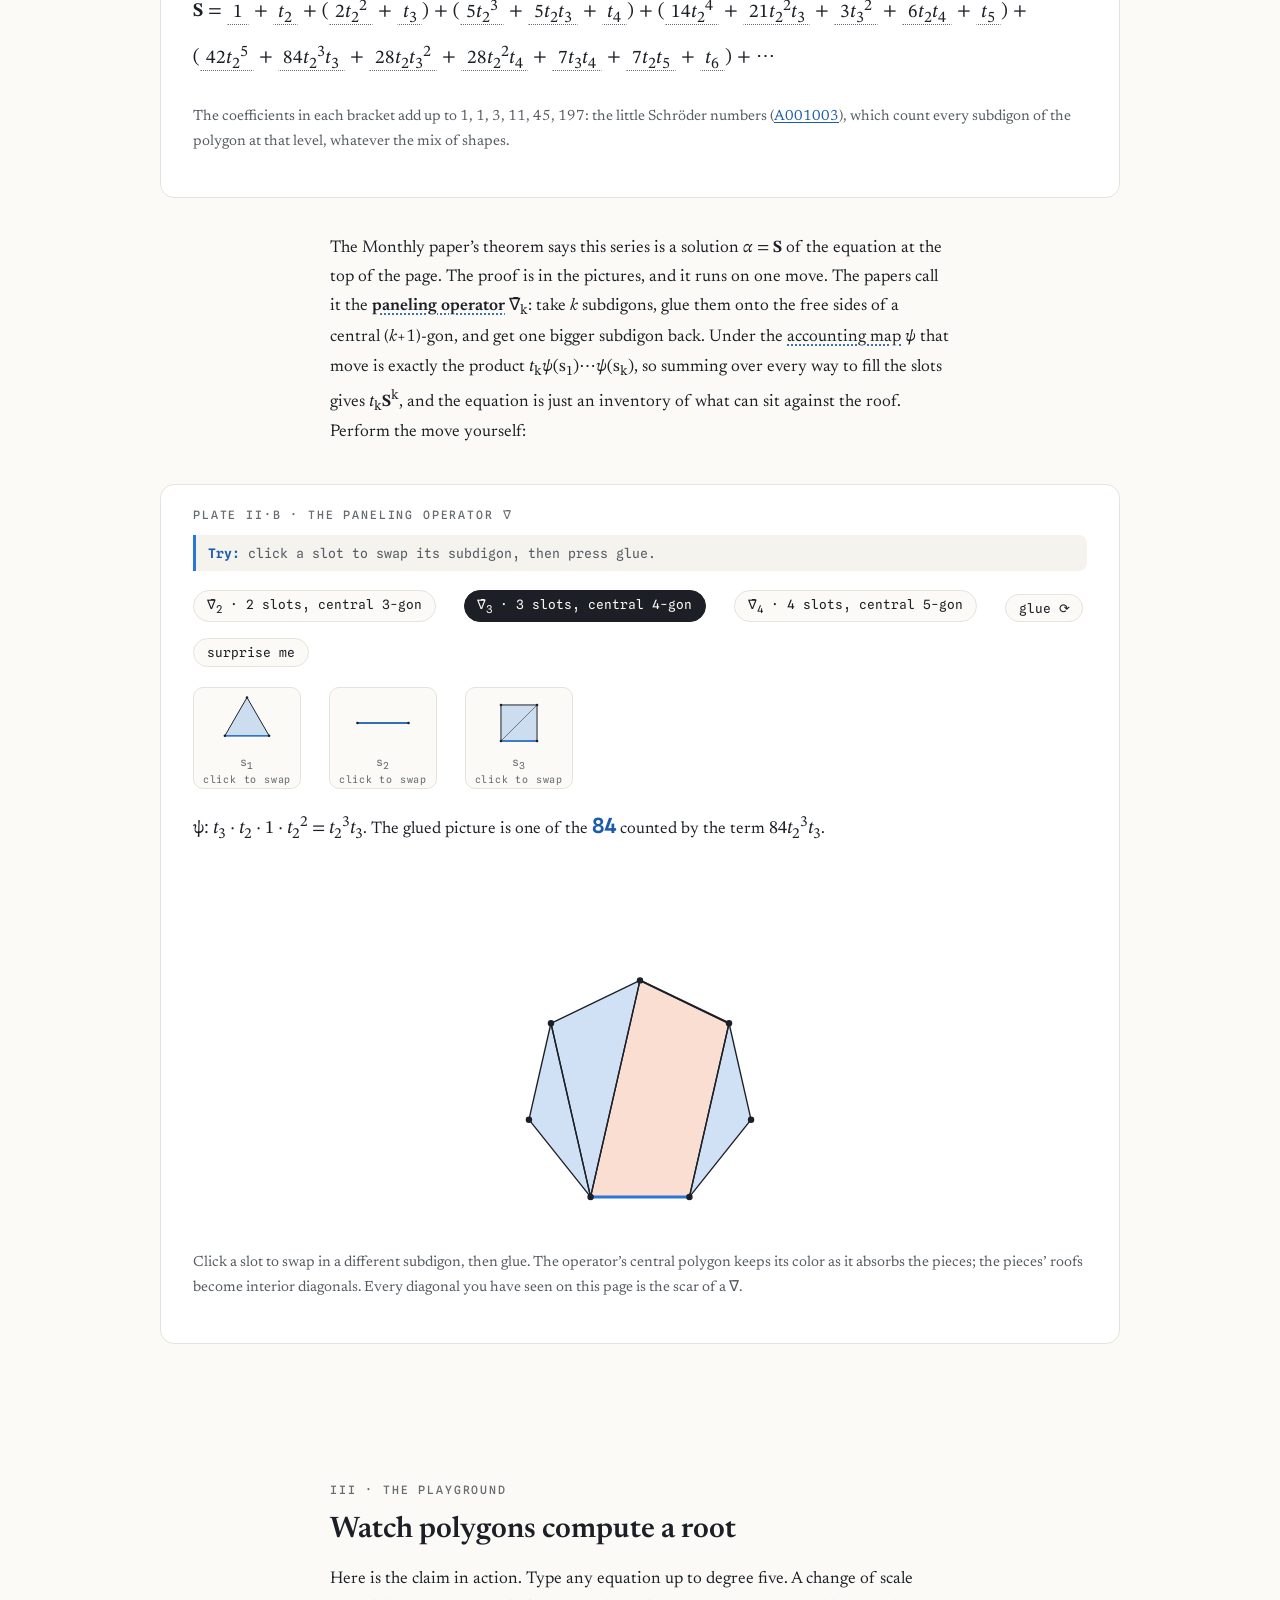
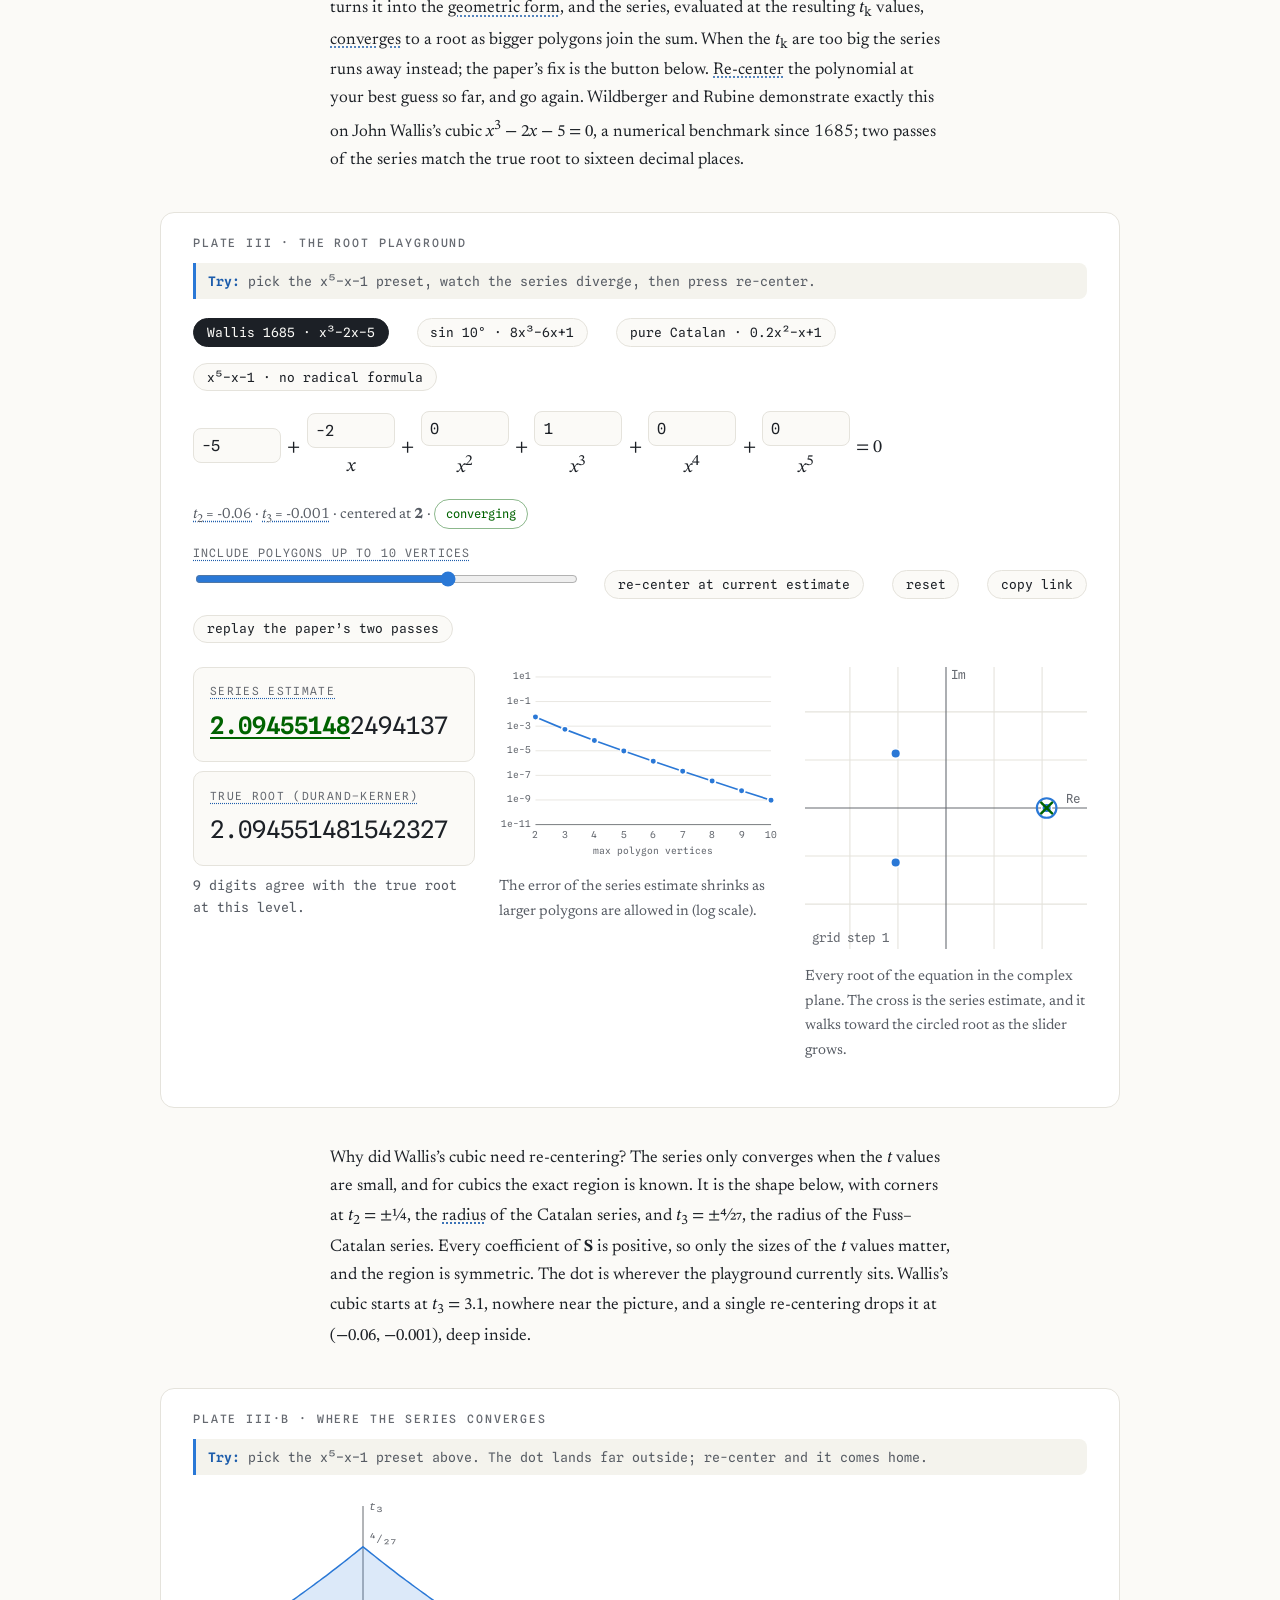
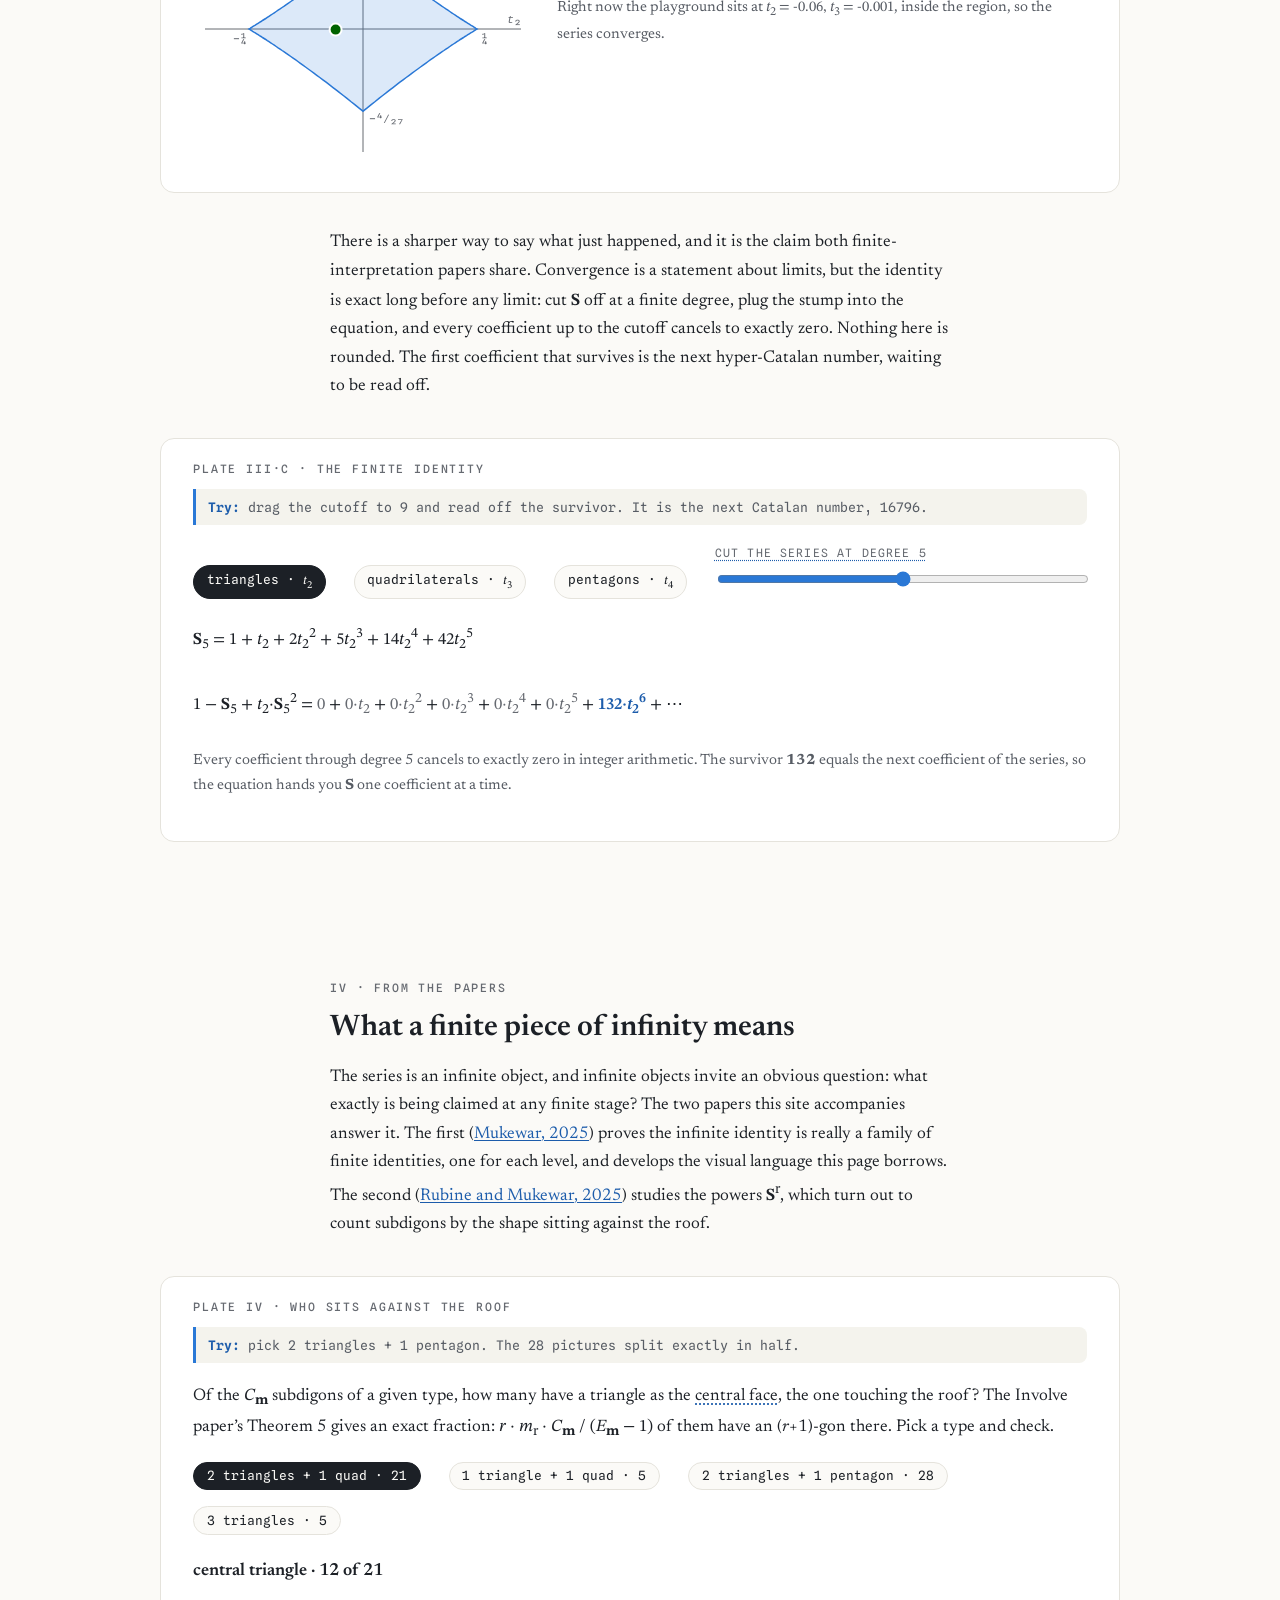
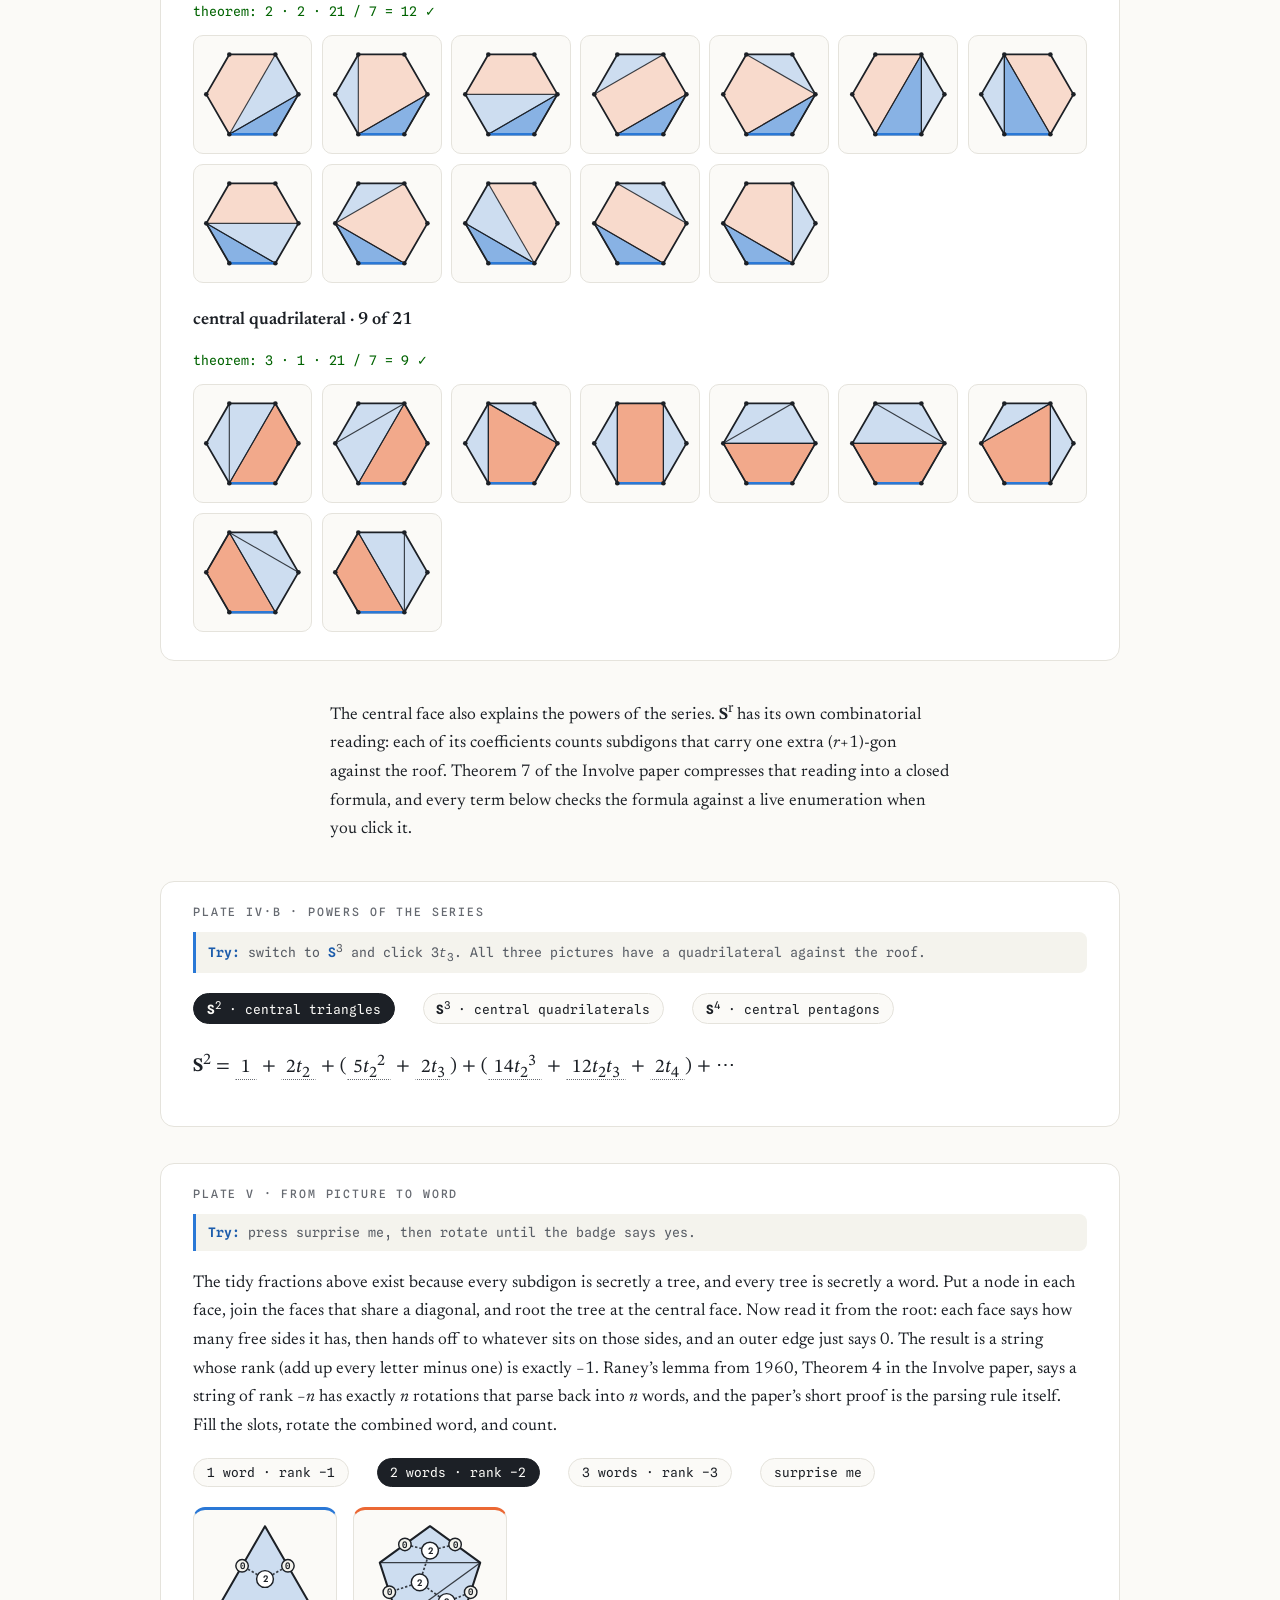
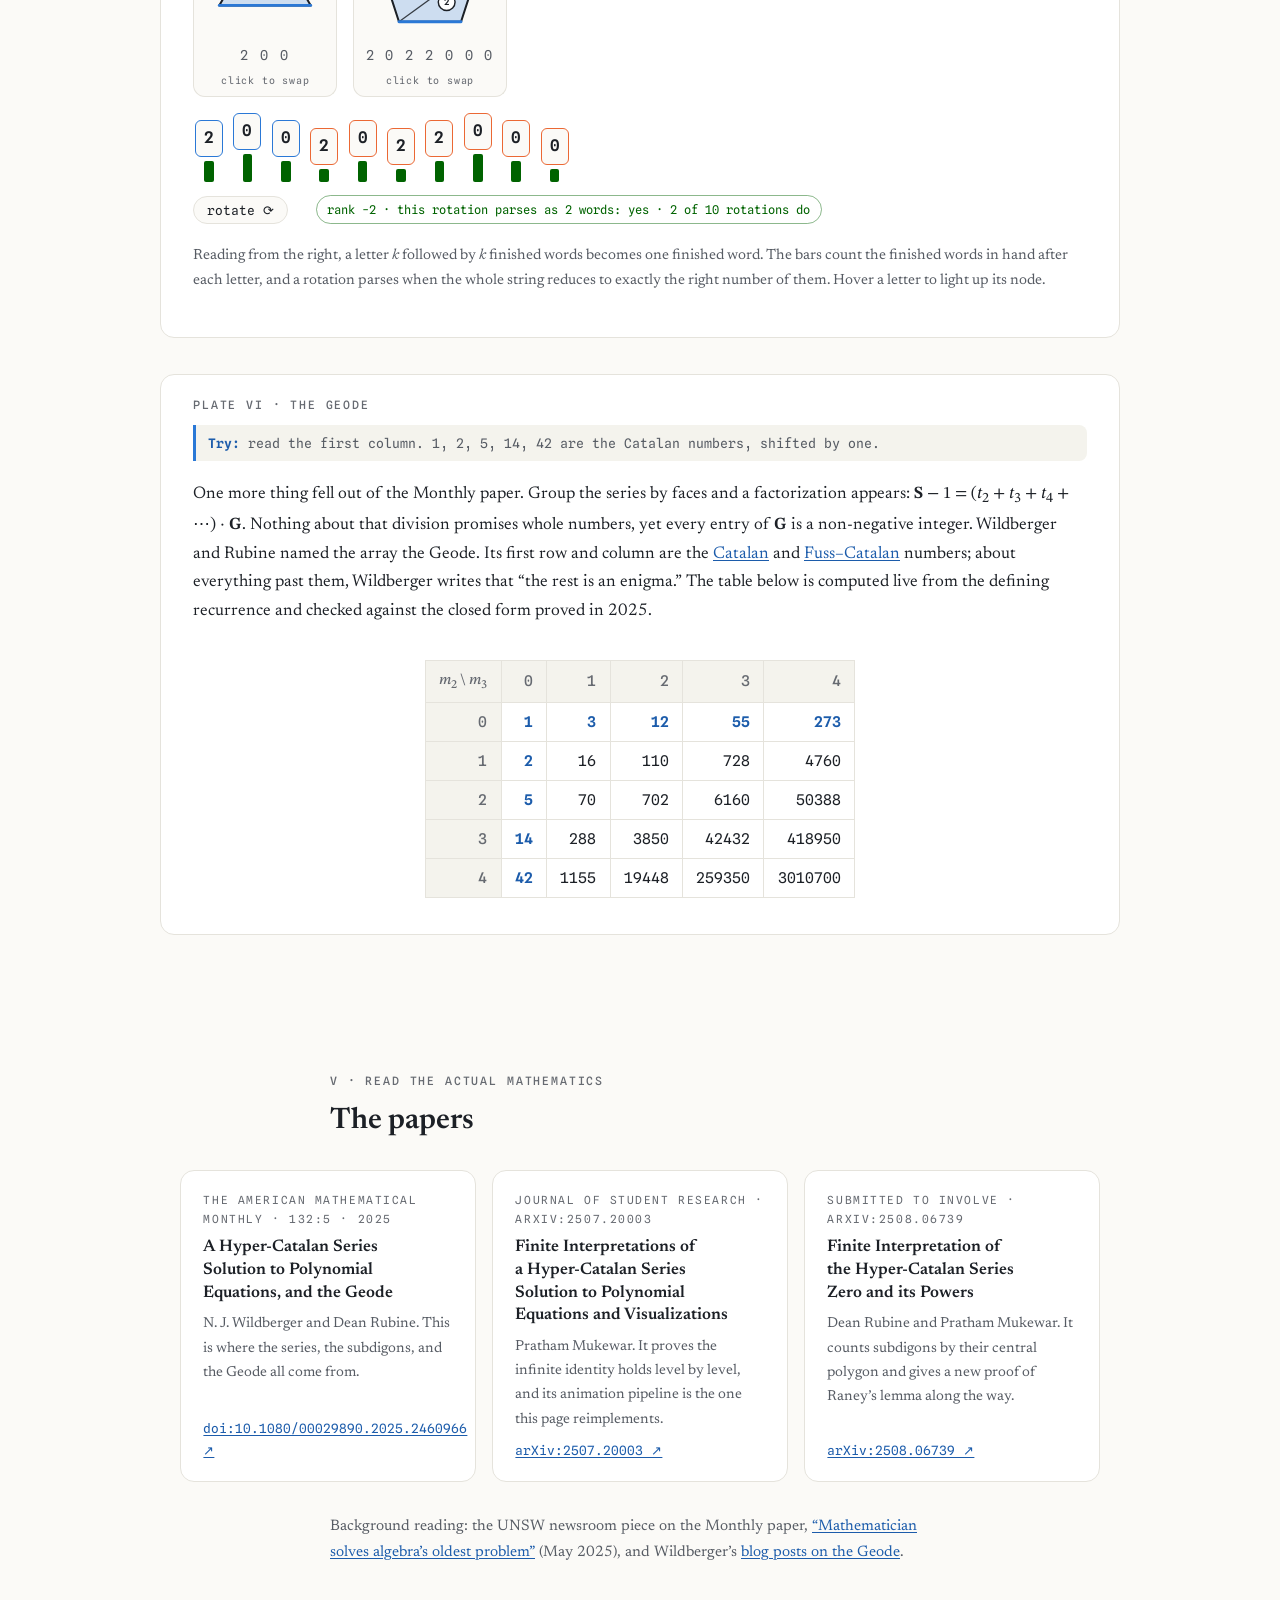
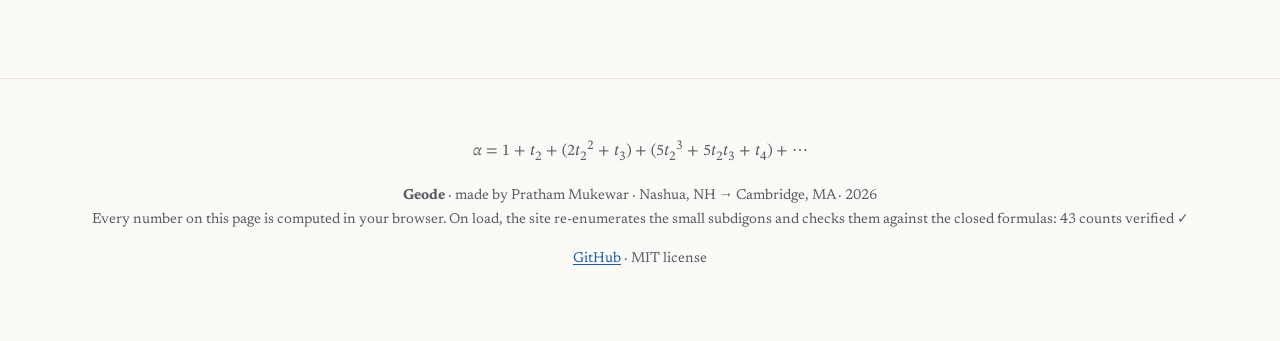
==== commit 4cc5c4f2: "Hover help on every term and control, Try lines on each plate, sticky section bar, affordance polish" ====
--- a/index.html
+++ b/index.html
@@ -14,7 +14,7 @@
 
 <a class="skip-link" href="#contents">skip to contents</a>
 <header class="hero">
-  <button class="theme-toggle" id="theme-toggle" aria-label="switch color theme">theme: auto</button>
+  <button class="theme-toggle" id="theme-toggle" aria-label="switch color theme" data-tip="Cycle between following your system, light, and dark.">theme: auto</button>
   <div class="prose">
     <p class="eyebrow">Geode · an interactive companion to three papers · 2025</p>
     <h1>Solving Polynomials with Polygons</h1>
@@ -38,6 +38,8 @@
 </nav>
 
 <main id="main">
+<p class="howto">Everything on this page is live. Words with a dotted underline explain themselves when you hover or tap them, every plate opens with a “Try” line, and each button says what it does when you hover over it.</p>
+
 <section id="story">
   <div class="prose">
     <p class="eyebrow">I · The oldest problem in algebra</p>
@@ -47,21 +49,22 @@
     pattern stopped: in 1824 Abel proved that no such formula exists for degree
     five, and Galois explained why. Ever since, “unsolvable by radicals” has been
     where the textbooks end the story.</p>
-    <p>But radicals were always just one kind of answer. In April 2025,
+    <p>But <span class="term-def" data-tip="A radical is a root: a square root, a cube root, and so on. The classical formulas nest them inside each other.">radicals</span> were always just one kind of answer. In April 2025,
     N.&nbsp;J.&nbsp;Wildberger and Dean Rubine published a different kind in
     <i>The American Mathematical Monthly</i>: an explicit series that solves every
     polynomial equation at once, and its coefficients come from counting pictures,
     with no nested roots anywhere.</p>
-    <p>The pictures are called <strong>subdigons</strong>: a polygon, cut into smaller
-    polygons by diagonals that never cross, with one edge marked as the roof
+    <p>The pictures are called <strong><span class="term-def" data-tip="A polygon cut into smaller polygons by diagonals that never cross, with one edge chosen as the roof.">subdigons</span></strong>: a polygon, cut into smaller
+    polygons by diagonals that never cross, with one edge marked as the <span class="term-def" data-tip="The bottom edge, drawn in blue. It pins the picture down, so rotations and reflections count as different subdigons.">roof</span>
     (drawn <span style="color:var(--link)">blue</span> below). Fix how many triangles,
     quadrilaterals, and pentagons you want, then ask how many different pictures
-    exist. That count is a <strong>hyper-Catalan number</strong>, and it is the whole
+    exist. That count is a <strong><span class="term-def" data-tip="The number of subdigons with a given mix of triangles, quadrilaterals, pentagons, and so on. The Catalan numbers are the triangles-only case.">hyper-Catalan number</span></strong>, and it is the whole
     engine of the formula.</p>
   </div>
 
   <div class="plate" id="explorer">
     <h3 class="plate-title">Plate I · Count the pictures</h3>
+    <p class="try"><b>Try:</b> press + under quadrilaterals and watch the count jump from 21 to 180.</p>
     <div class="face-key" id="face-key"></div>
     <div class="controls" id="explorer-controls"></div>
     <p class="count-line" id="explorer-count" aria-live="polite"></p>
@@ -88,13 +91,14 @@
   <div class="prose">
     <p class="eyebrow">II · The series</p>
     <h2>Every coefficient is a picture count</h2>
-    <p>Now sort every subdigon by the size of its polygon. Level <i>d</i> collects
+    <p>Now sort every subdigon by the size of its polygon. <span class="term-def" data-tip="Subdigons are grouped by the size of their polygon. Level d holds the ones with d + 2 vertices.">Level</span> <i>d</i> collects
     the ones with <i>d</i> + 2 vertices, and each level contributes one bracket to
     a single series <span class="math"><b>S</b></span>. Click any term below to see
     exactly which pictures its coefficient is counting.</p>
   </div>
   <div class="plate">
     <h3 class="plate-title">Plate II · The series, level by level</h3>
+    <p class="try"><b>Try:</b> click 5<i>t</i><sub>2</sub><i>t</i><sub>3</sub> to see the five pictures it counts.</p>
     <div class="series-line" id="series-line"></div>
     <p class="plate-note" id="series-totals"></p>
     <div class="term-detail" id="term-detail" hidden></div>
@@ -103,9 +107,9 @@
     <p>The Monthly paper’s theorem says this series is a solution
     <span class="math"><i>α</i> = <b>S</b></span> of the equation at the top of the
     page. The proof is in the pictures, and it runs on one move. The papers call
-    it the <strong>paneling operator</strong> <span class="math">∇̄<sub>k</sub></span>:
+    it the <strong><span class="term-def" data-tip="The gluing move from the papers. It attaches k subdigons to the free sides of a central polygon and returns one bigger subdigon.">paneling operator</span></strong> <span class="math">∇̄<sub>k</sub></span>:
     take <i>k</i> subdigons, glue them onto the free sides of a central
-    (<i>k</i>+1)-gon, and get one bigger subdigon back. Under the accounting map
+    (<i>k</i>+1)-gon, and get one bigger subdigon back. Under the <span class="term-def" data-tip="ψ turns a picture into the monomial t₂ to the number of triangles times t₃ to the number of quadrilaterals and so on, so counting pictures becomes algebra.">accounting map</span>
     <span class="math"><i>ψ</i></span> that move is exactly the product
     <span class="math"><i>t</i><sub>k</sub><i>ψ</i>(s<sub>1</sub>)⋯<i>ψ</i>(s<sub>k</sub>)</span>,
     so summing over every way to fill the slots gives
@@ -116,6 +120,7 @@
 
   <div class="plate" id="paneling">
     <h3 class="plate-title">Plate II·b · The paneling operator ∇̄</h3>
+    <p class="try"><b>Try:</b> click a slot to swap its subdigon, then press glue.</p>
     <div class="controls" id="pan-controls"></div>
     <div class="controls" id="pan-slots" aria-label="operator slots"></div>
     <p class="count-line" id="pan-psi" aria-live="polite"></p>
@@ -132,11 +137,11 @@
     <p class="eyebrow">III · The playground</p>
     <h2>Watch polygons compute a root</h2>
     <p>Here is the claim in action. Type any equation up to degree five. A change
-    of scale turns it into the geometric form, and the series, evaluated at the
-    resulting <span class="math"><i>t</i><sub>k</sub></span> values, converges to a
+    of scale turns it into the <span class="term-def" data-tip="The equation rescaled so its constant term is 1 and its linear coefficient is −1. The t values are what is left of the other coefficients.">geometric form</span>, and the series, evaluated at the
+    resulting <span class="math"><i>t</i><sub>k</sub></span> values, <span class="term-def" data-tip="The running total settles on one number as more terms are added. When it blows up instead, the series diverges and the picture cannot be trusted.">converges</span> to a
     root as bigger polygons join the sum. When the
     <span class="math"><i>t</i><sub>k</sub></span> are too big the series runs away
-    instead; the paper’s fix is the button below. Re-center the polynomial at your
+    instead; the paper’s fix is the button below. <span class="term-def" data-tip="Rewrite the equation in terms of y = x − a for a good guess a. The t values shrink and the series works again.">Re-center</span> the polynomial at your
     best guess so far, and go again. Wildberger and Rubine demonstrate exactly
     this on John Wallis’s cubic <span class="math"><i>x</i><sup>3</sup> − 2<i>x</i> − 5 = 0</span>,
     a numerical benchmark since 1685; two passes of the series match the true root
@@ -144,24 +149,25 @@
   </div>
   <div class="plate">
     <h3 class="plate-title">Plate III · The root playground</h3>
+    <p class="try"><b>Try:</b> pick the x⁵−x−1 preset, watch the series diverge, then press re-center.</p>
     <div class="controls" id="presets"></div>
     <div class="poly-inputs" id="poly-inputs"></div>
     <p class="plate-note" id="t-readout"></p>
     <div class="controls" style="margin-top:0.75rem">
       <div class="control" style="flex:1;min-width:220px">
-        <label for="level-slider">include polygons up to <span id="level-label"></span> vertices</label>
+        <label for="level-slider" class="term-def" data-tip="More vertices means more terms of the series. Each step adds every subdigon of that size to the sum.">include polygons up to <span id="level-label"></span> vertices</label>
         <input type="range" id="level-slider" min="2" max="14" value="10">
       </div>
-      <button class="action" id="recenter">re-center at current estimate</button>
-      <button class="action" id="reset-center">reset</button>
-      <button class="action" id="copy-link">copy link</button>
-      <button class="action" id="two-pass">replay the paper’s two passes</button>
+      <button class="action" id="recenter" data-tip="Shift the equation so its center is the current estimate, then run the series again. This is the bootstrap step from the paper.">re-center at current estimate</button>
+      <button class="action" id="reset-center" data-tip="Go back to the starting center for this equation.">reset</button>
+      <button class="action" id="copy-link" data-tip="Copy a URL that reproduces this exact equation, center, and slider setting.">copy link</button>
+      <button class="action" id="two-pass" data-tip="Load Wallis’s cubic at center 2, run the series, re-center, and run it once more, exactly as the Monthly paper does.">replay the paper’s two passes</button>
     </div>
     <div class="playground-grid">
       <div>
-        <div class="digits" id="digits-series" tabindex="0"><span class="label">series estimate</span><span class="val"></span></div>
+        <div class="digits" id="digits-series" tabindex="0"><span class="label term-def" data-tip="The center plus the scaled series total, using every polygon up to the size on the slider.">series estimate</span><span class="val"></span></div>
         <div style="height:0.6rem"></div>
-        <div class="digits" id="digits-root" tabindex="0"><span class="label">true root (Durand–Kerner)</span><span class="val"></span></div>
+        <div class="digits" id="digits-root" tabindex="0"><span class="label term-def" data-tip="Durand–Kerner is an ordinary numerical root finder. It is only the answer key here.">true root (Durand–Kerner)</span><span class="val"></span></div>
         <p class="digit-status" id="digit-status" aria-live="polite"></p>
       </div>
       <div>
@@ -180,7 +186,7 @@
     <p>Why did Wallis’s cubic need re-centering? The series only converges when
     the <span class="math"><i>t</i></span> values are small, and for cubics the
     exact region is known. It is the shape below, with corners at
-    <span class="math"><i>t</i><sub>2</sub> = ±¼</span>, the radius of the Catalan
+    <span class="math"><i>t</i><sub>2</sub> = ±¼</span>, the <span class="term-def" data-tip="The largest size of t for which the series still converges.">radius</span> of the Catalan
     series, and <span class="math"><i>t</i><sub>3</sub> = ±4⁄27</span>, the radius
     of the Fuss–Catalan series. Every coefficient of
     <span class="math"><b>S</b></span> is positive, so only the sizes of the
@@ -192,6 +198,7 @@
   </div>
   <div class="plate" id="region">
     <h3 class="plate-title">Plate III·b · Where the series converges</h3>
+    <p class="try"><b>Try:</b> pick the x⁵−x−1 preset above. The dot lands far outside; re-center and it comes home.</p>
     <div class="region-row">
       <div class="chart-wrap" id="region-plot"></div>
       <p class="plate-note" id="region-note" aria-live="polite"></p>
@@ -209,6 +216,7 @@
   </div>
   <div class="plate" id="identity">
     <h3 class="plate-title">Plate III·c · The finite identity</h3>
+    <p class="try"><b>Try:</b> drag the cutoff to 9 and read off the survivor. It is the next Catalan number, 16796.</p>
     <div class="controls" id="fid-controls"></div>
     <p class="series-line" id="fid-series" style="font-size:1.05rem" tabindex="0"></p>
     <p class="series-line" id="fid-residual" style="font-size:1.05rem" tabindex="0"></p>
@@ -233,8 +241,9 @@
 
   <div class="plate" id="central">
     <h3 class="plate-title">Plate IV · Who sits against the roof</h3>
+    <p class="try"><b>Try:</b> pick 2 triangles + 1 pentagon. The 28 pictures split exactly in half.</p>
     <p style="margin-top:0">Of the <span class="math"><i>C</i><sub><b>m</b></sub></span> subdigons of a
-    given type, how many have a triangle as the central face, the one touching the
+    given type, how many have a triangle as the <span class="term-def" data-tip="The face that touches the roof edge.">central face</span>, the one touching the
     roof? The Involve paper’s Theorem 5 gives an exact fraction:
     <span class="math"><i>r</i> · <i>m</i><sub>r</sub> · <i>C</i><sub><b>m</b></sub> / (<i>E</i><sub><b>m</b></sub> − 1)</span>
     of them have an (<i>r</i>+1)-gon there. Pick a type and check.</p>
@@ -252,6 +261,7 @@
   </div>
   <div class="plate" id="powers">
     <h3 class="plate-title">Plate IV·b · Powers of the series</h3>
+    <p class="try"><b>Try:</b> switch to <b>S</b><sup>3</sup> and click 3<i>t</i><sub>3</sub>. All three pictures have a quadrilateral against the roof.</p>
     <div class="controls" id="pow-controls"></div>
     <div class="series-line" id="pow-line"></div>
     <div class="term-detail" id="pow-detail" hidden></div>
@@ -259,6 +269,7 @@
 
   <div class="plate" id="words">
     <h3 class="plate-title">Plate V · From picture to word</h3>
+    <p class="try"><b>Try:</b> press surprise me, then rotate until the badge says yes.</p>
     <p style="margin-top:0">The tidy fractions above exist because every subdigon
     is secretly a tree, and every tree is secretly a word. Put a node in each
     face, join the faces that share a diagonal, and root the tree at the central
@@ -273,7 +284,7 @@
     <div class="word-slots" id="wv-slots"></div>
     <div class="word-line" id="wv-word" aria-label="the combined word, current rotation"></div>
     <div class="controls" style="margin-top:0.8rem">
-      <button class="action" id="wv-rotate">rotate ⟳</button>
+      <button class="action" id="wv-rotate" data-tip="Move the first letter to the end and parse again.">rotate ⟳</button>
       <span class="badge" id="wv-badge" aria-live="polite"></span>
     </div>
     <p class="plate-note">Reading from the right, a letter <i>k</i> followed by
@@ -285,6 +296,7 @@
 
   <div class="plate" id="geode">
     <h3 class="plate-title">Plate VI · The Geode</h3>
+    <p class="try"><b>Try:</b> read the first column. 1, 2, 5, 14, 42 are the Catalan numbers, shifted by one.</p>
     <p style="margin-top:0">One more thing fell out of the Monthly paper. Group the
     series by faces and a factorization appears:
     <span class="math"><b>S</b> − 1 = (<i>t</i><sub>2</sub> + <i>t</i><sub>3</sub> + <i>t</i><sub>4</sub> + ⋯) · <b>G</b></span>.
@@ -344,7 +356,7 @@
   Every number on this page is computed in your browser. On load, the site
   re-enumerates the small subdigons and checks them against the closed formulas:
   <span id="self-check">running self-check…</span></p>
-  <p><a href="https://github.com/MathMaster1296">GitHub</a> · MIT license</p>
+  <p><a href="https://github.com/prathammukewar/geode">GitHub</a> · MIT license</p>
 </footer>
 
 <script type="module" src="js/app.js"></script>
--- a/css/style.css
+++ b/css/style.css
@@ -495,3 +495,88 @@
   padding: 0; margin: -1px; overflow: hidden;
   clip: rect(0 0 0 0); white-space: nowrap; border: 0;
 }
+
+/* ---------- hover help ---------- */
+#tip {
+  position: absolute;
+  z-index: 50;
+  max-width: 30ch;
+  background: var(--ink);
+  color: var(--paper);
+  font-family: var(--serif);
+  font-size: 0.9rem;
+  line-height: 1.45;
+  padding: 0.55em 0.8em;
+  border-radius: 8px;
+  box-shadow: 0 6px 20px rgba(0, 0, 0, 0.18);
+  pointer-events: none;
+}
+#tip::after {
+  content: "";
+  position: absolute;
+  left: 50%;
+  bottom: -6px;
+  width: 12px; height: 12px;
+  background: var(--ink);
+  transform: translateX(-50%) rotate(45deg);
+}
+#tip.below::after { bottom: auto; top: -6px; }
+.term-def {
+  text-decoration: underline dotted;
+  text-decoration-color: var(--link);
+  text-underline-offset: 3px;
+  cursor: help;
+  border-radius: 2px;
+}
+.term-def:hover { color: var(--link); }
+
+/* ---------- guidance ---------- */
+.howto {
+  max-width: 66ch;
+  margin: 1.6rem auto 0;
+  padding: 0.9rem 1.25rem;
+  font-size: 0.95rem;
+  color: var(--ink-2);
+  text-align: center;
+  text-wrap: balance;
+}
+.try {
+  font-family: var(--mono);
+  font-size: 0.82rem;
+  color: var(--ink-2);
+  background: var(--plate-2);
+  border-left: 3px solid var(--accent);
+  border-radius: 0 8px 8px 0;
+  padding: 0.55em 0.9em;
+  margin: -0.4rem 0 1.2rem;
+}
+.try b { color: var(--link); font-weight: 600; }
+
+/* ---------- sticky section bar ---------- */
+nav.contents {
+  position: sticky;
+  top: 0;
+  z-index: 40;
+  max-width: none;
+  background: color-mix(in srgb, var(--paper) 92%, transparent);
+  backdrop-filter: blur(6px);
+  border-bottom: 1px solid var(--hairline);
+  padding: 0.55rem 1.25rem;
+  margin: 1.5rem 0 0;
+}
+nav.contents a.active { color: var(--link); border-color: var(--link); }
+
+/* ---------- affordance polish ---------- */
+button, .slot, .word-slot, .term, .cell, .preset, .action { transition: border-color 0.15s ease, background-color 0.15s ease, transform 0.15s ease, box-shadow 0.15s ease; }
+.series-line .term { border-bottom: 1px dotted var(--muted); border-radius: 6px 6px 0 0; }
+.series-line .term:hover { border-color: var(--accent); background: var(--plate-2); }
+.gallery .cell:hover { border-color: var(--accent); transform: translateY(-2px); box-shadow: 0 4px 14px rgba(0, 0, 0, 0.08); }
+.slot:hover, .word-slot:hover { transform: translateY(-2px); box-shadow: 0 4px 14px rgba(0, 0, 0, 0.08); }
+button.action:hover, button.preset:hover { transform: translateY(-1px); }
+.slot::after, .word-slot::after {
+  content: "click to swap";
+  font-family: var(--mono);
+  font-size: 0.62rem;
+  letter-spacing: 0.08em;
+  color: var(--muted);
+}
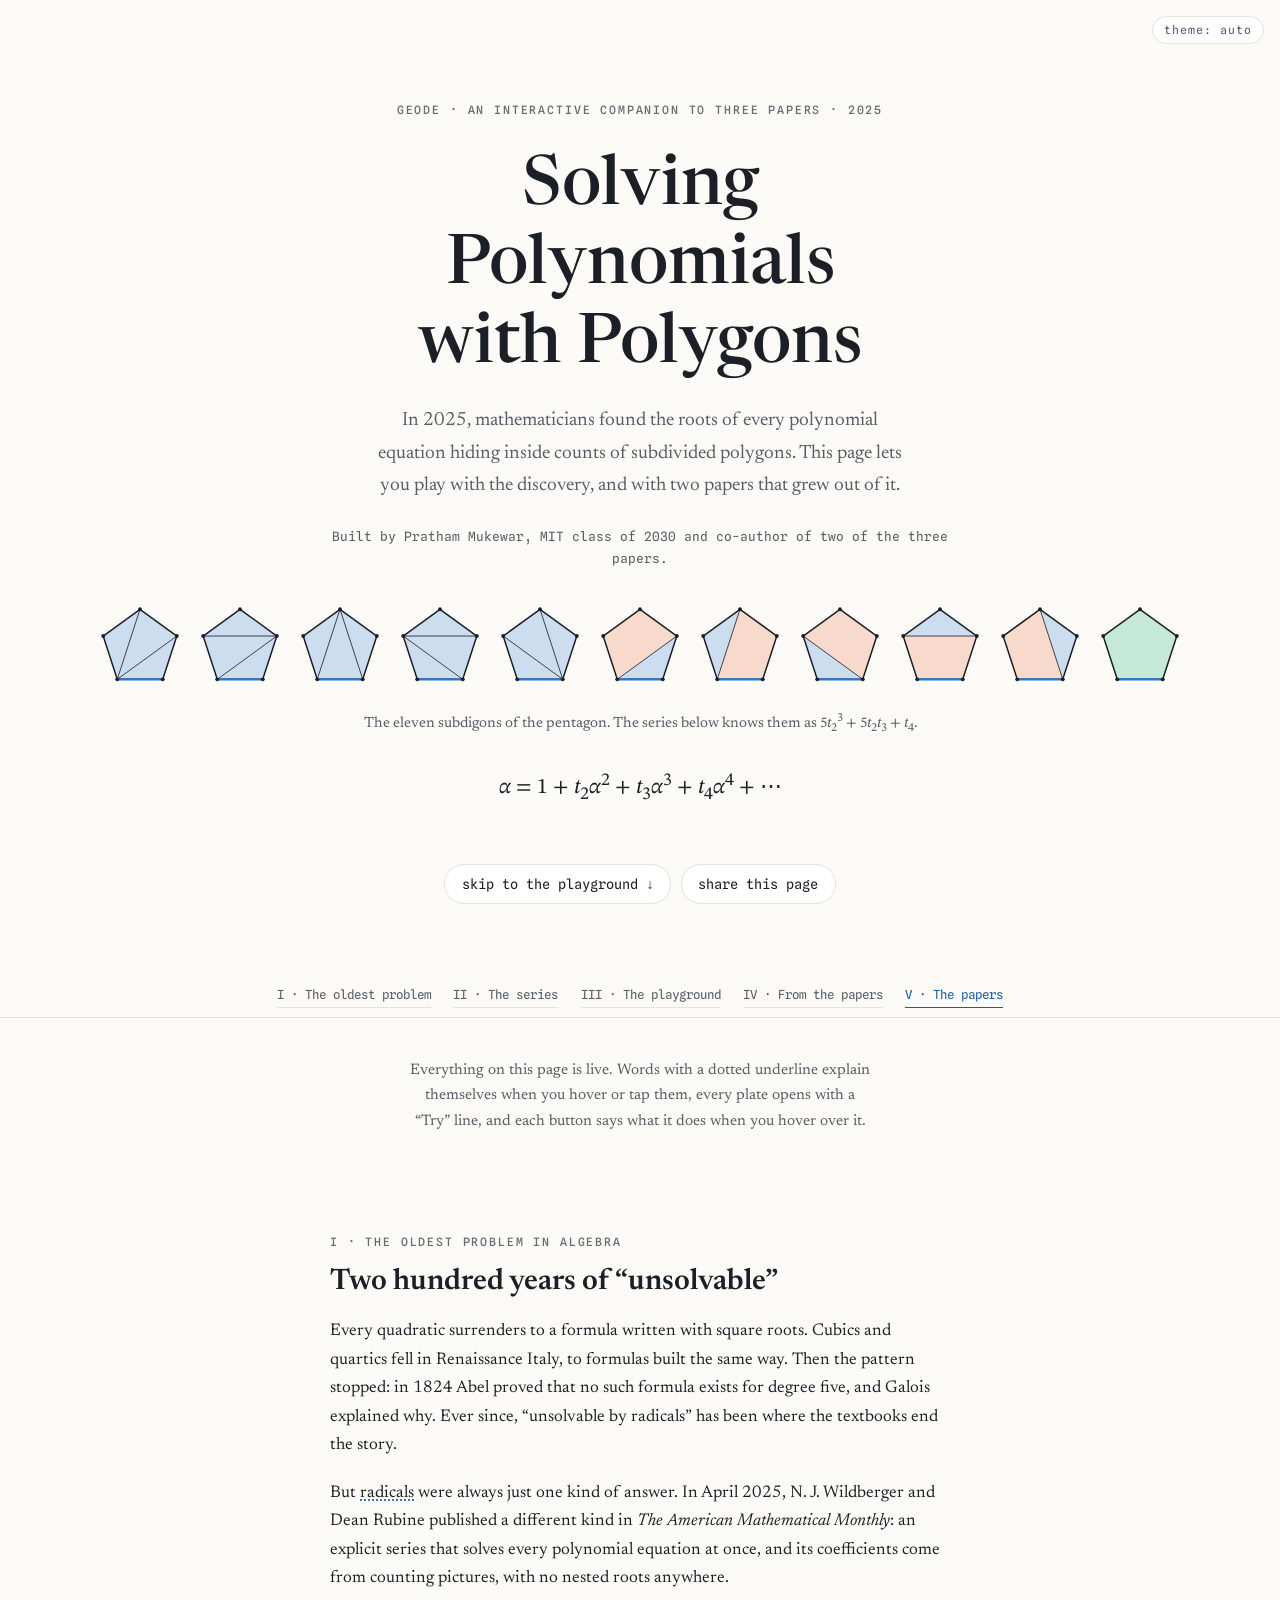
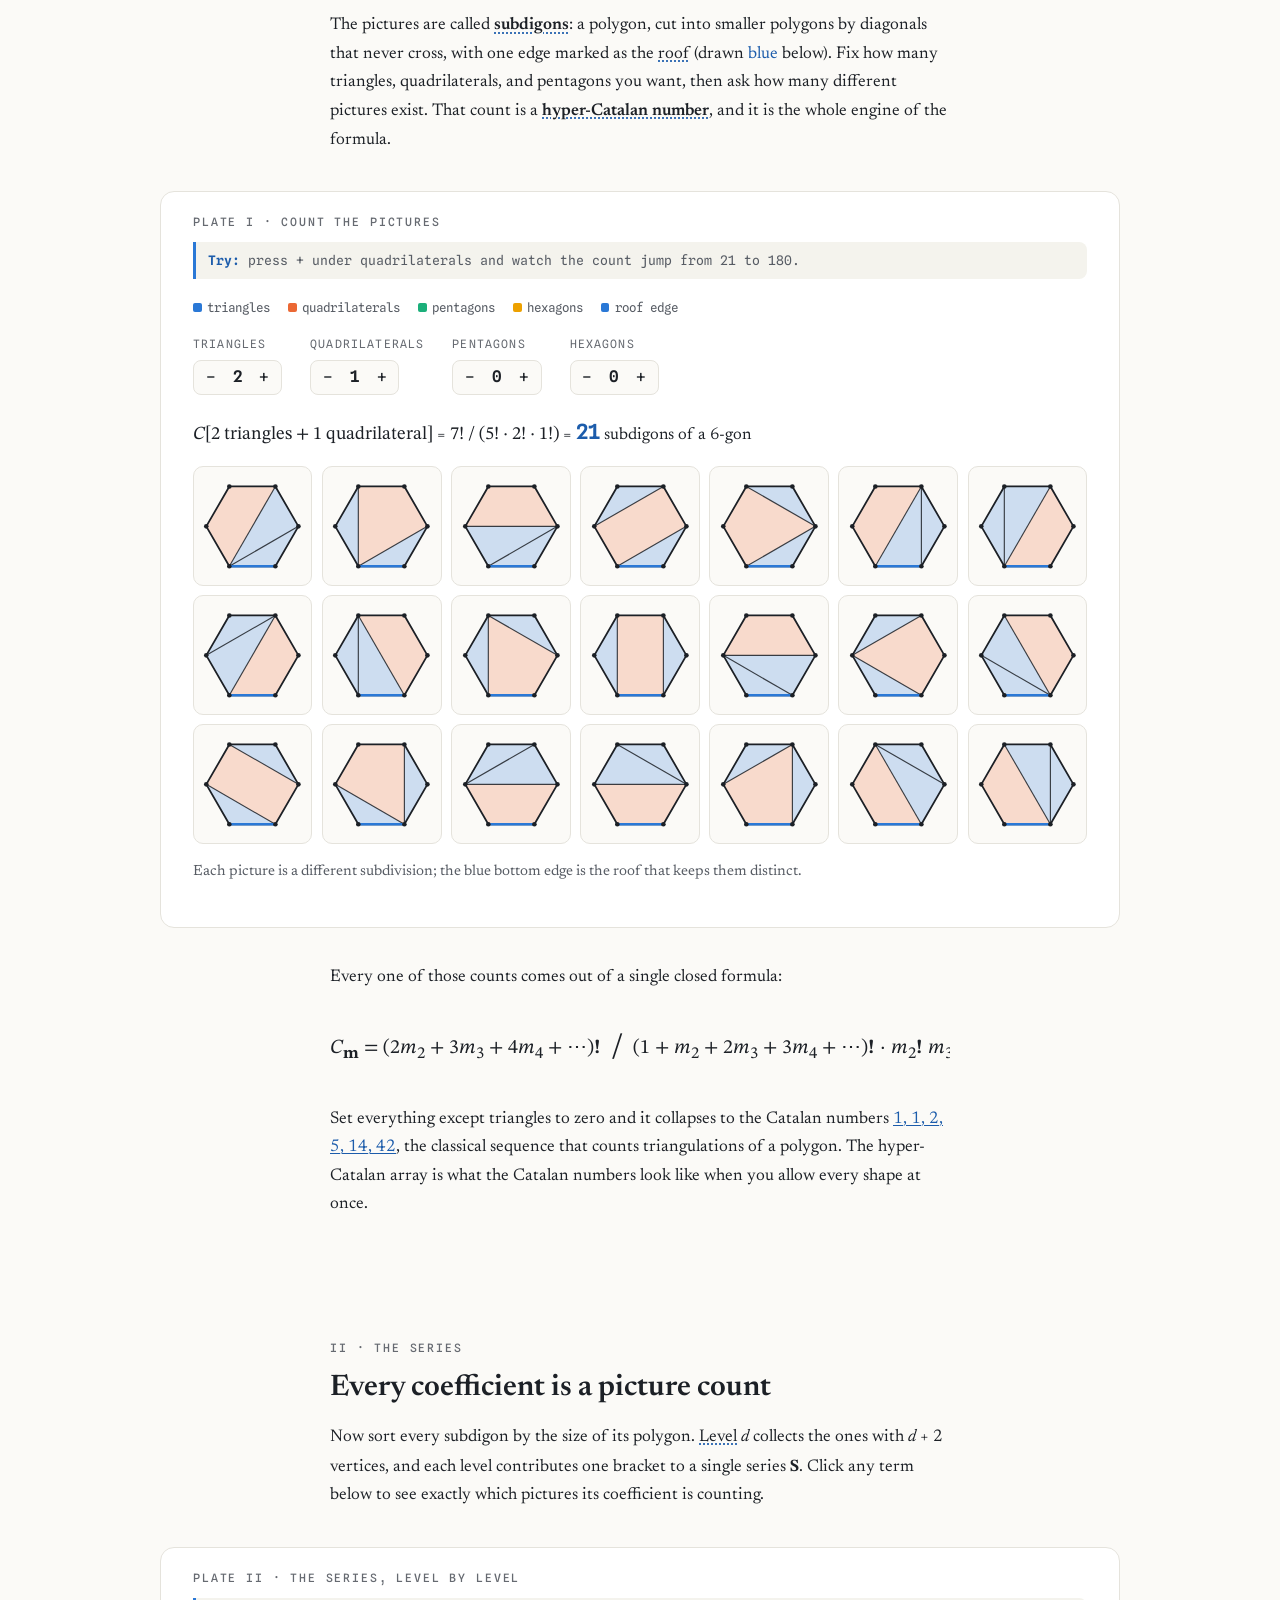
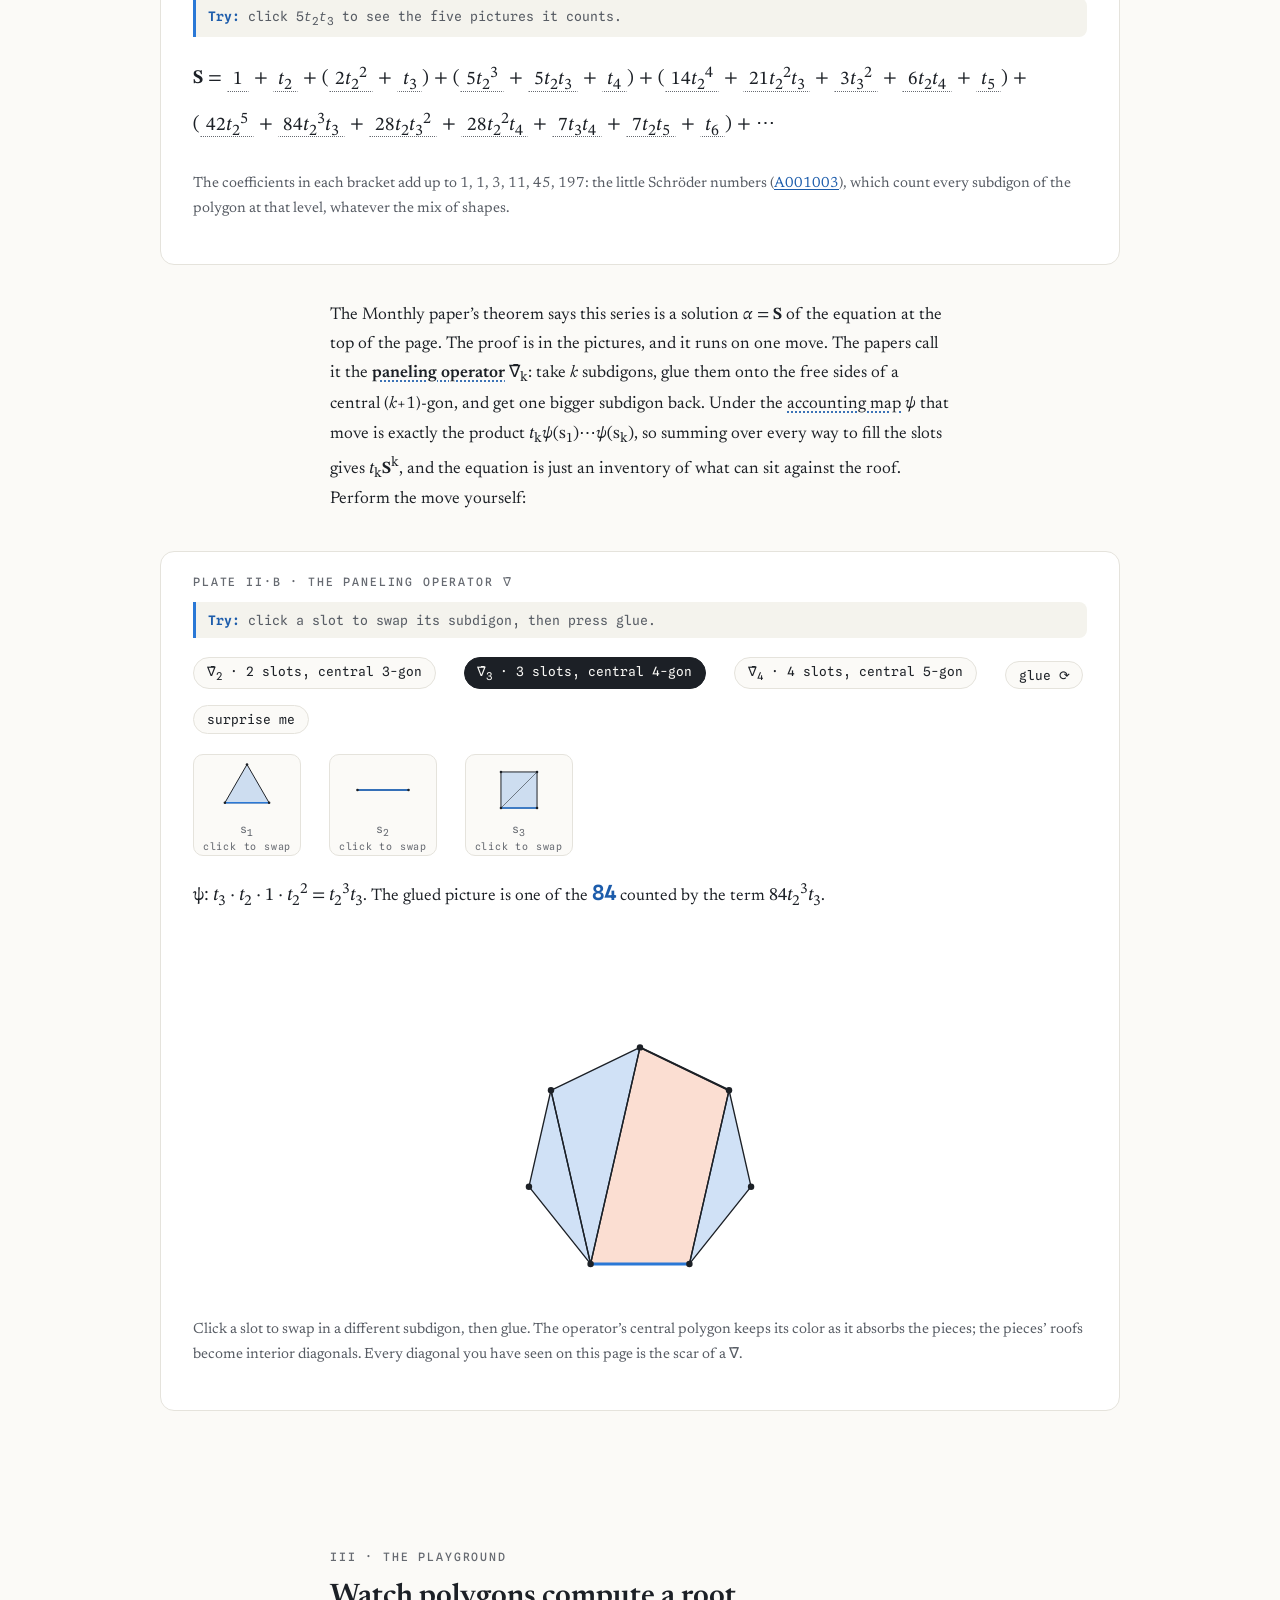
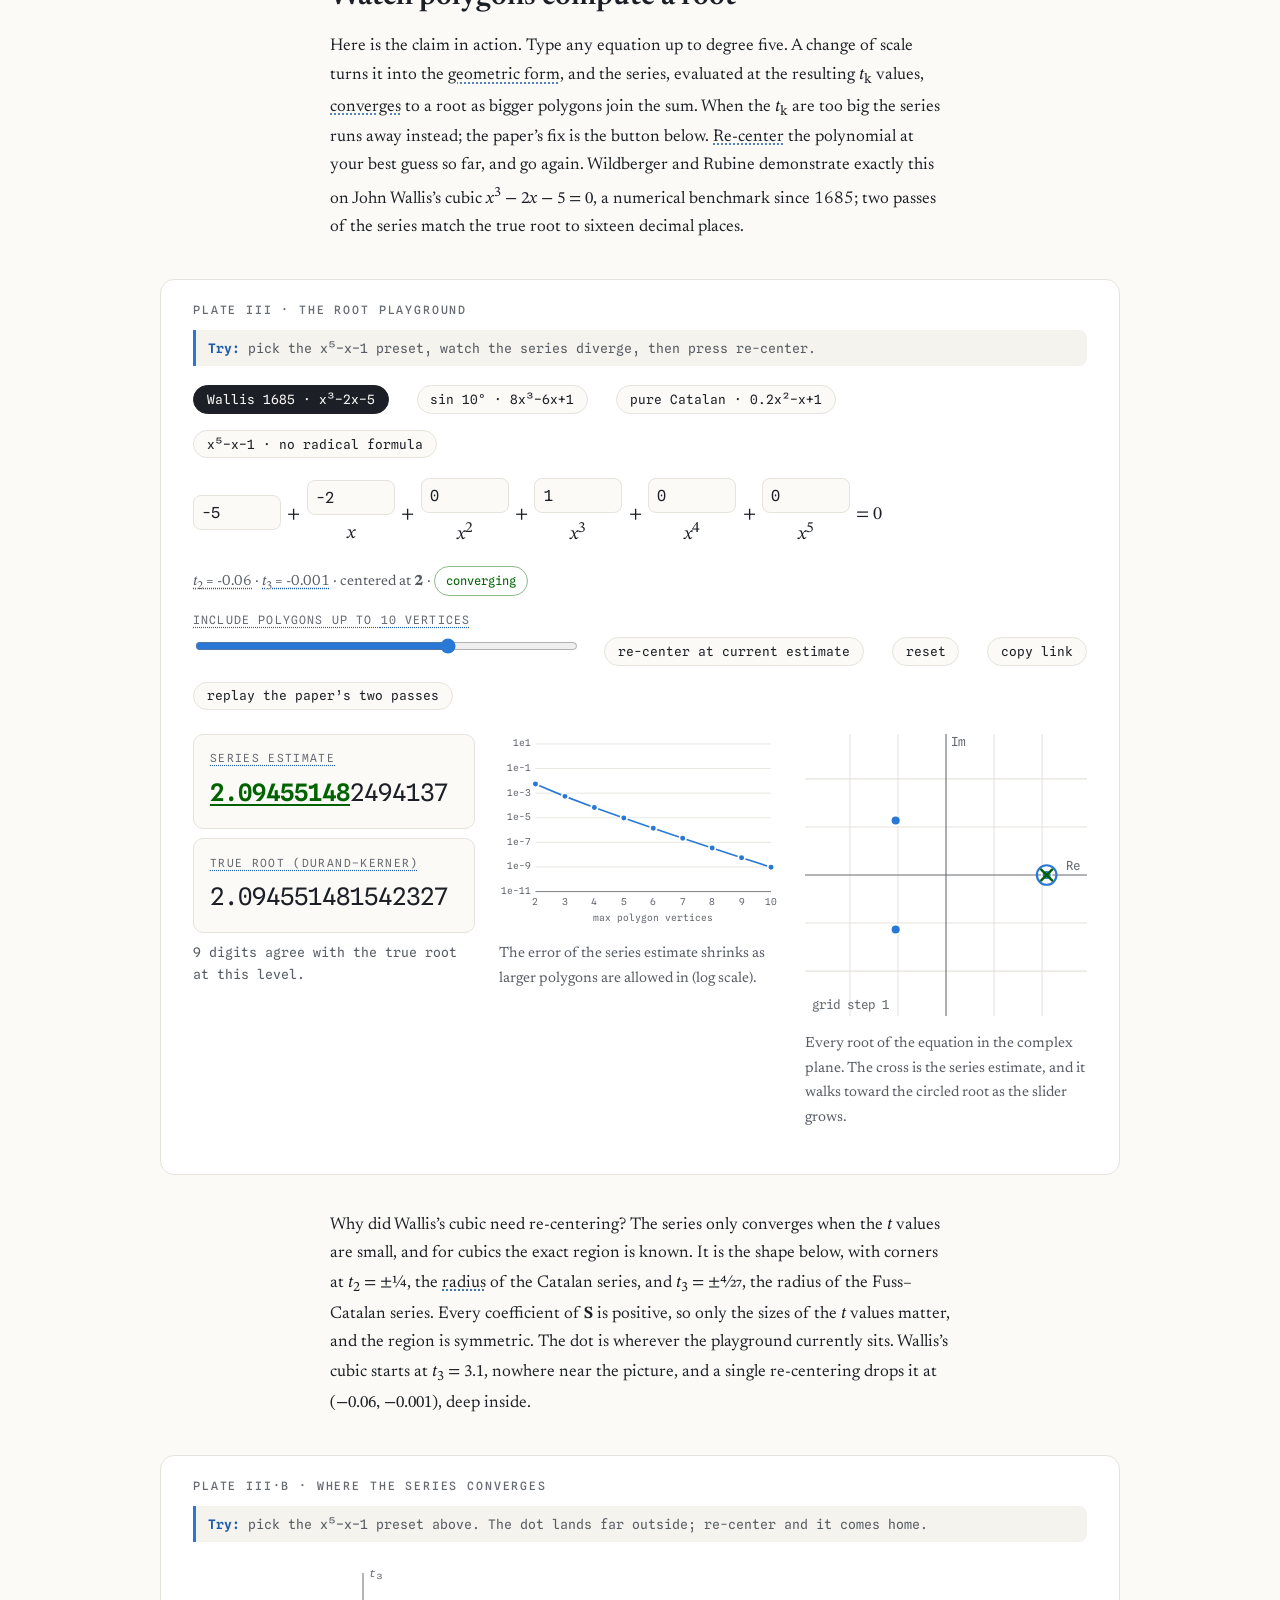
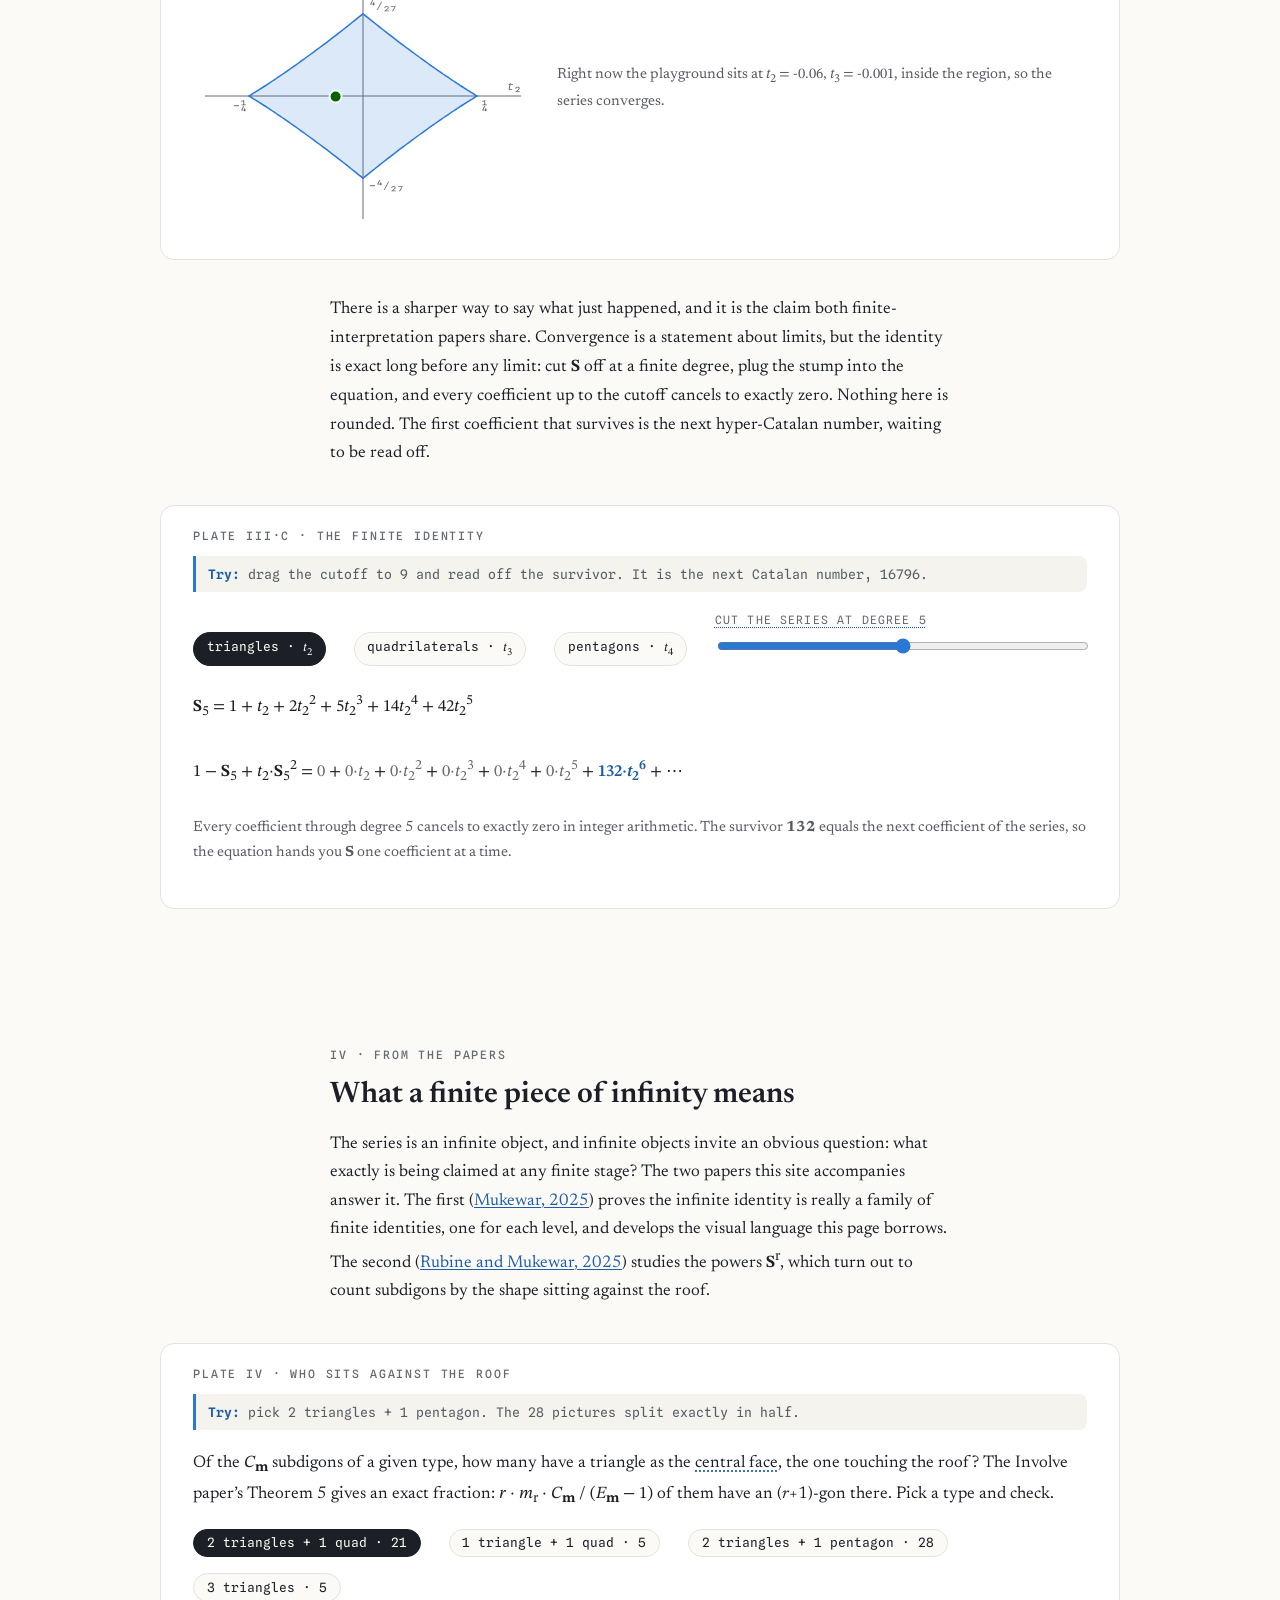
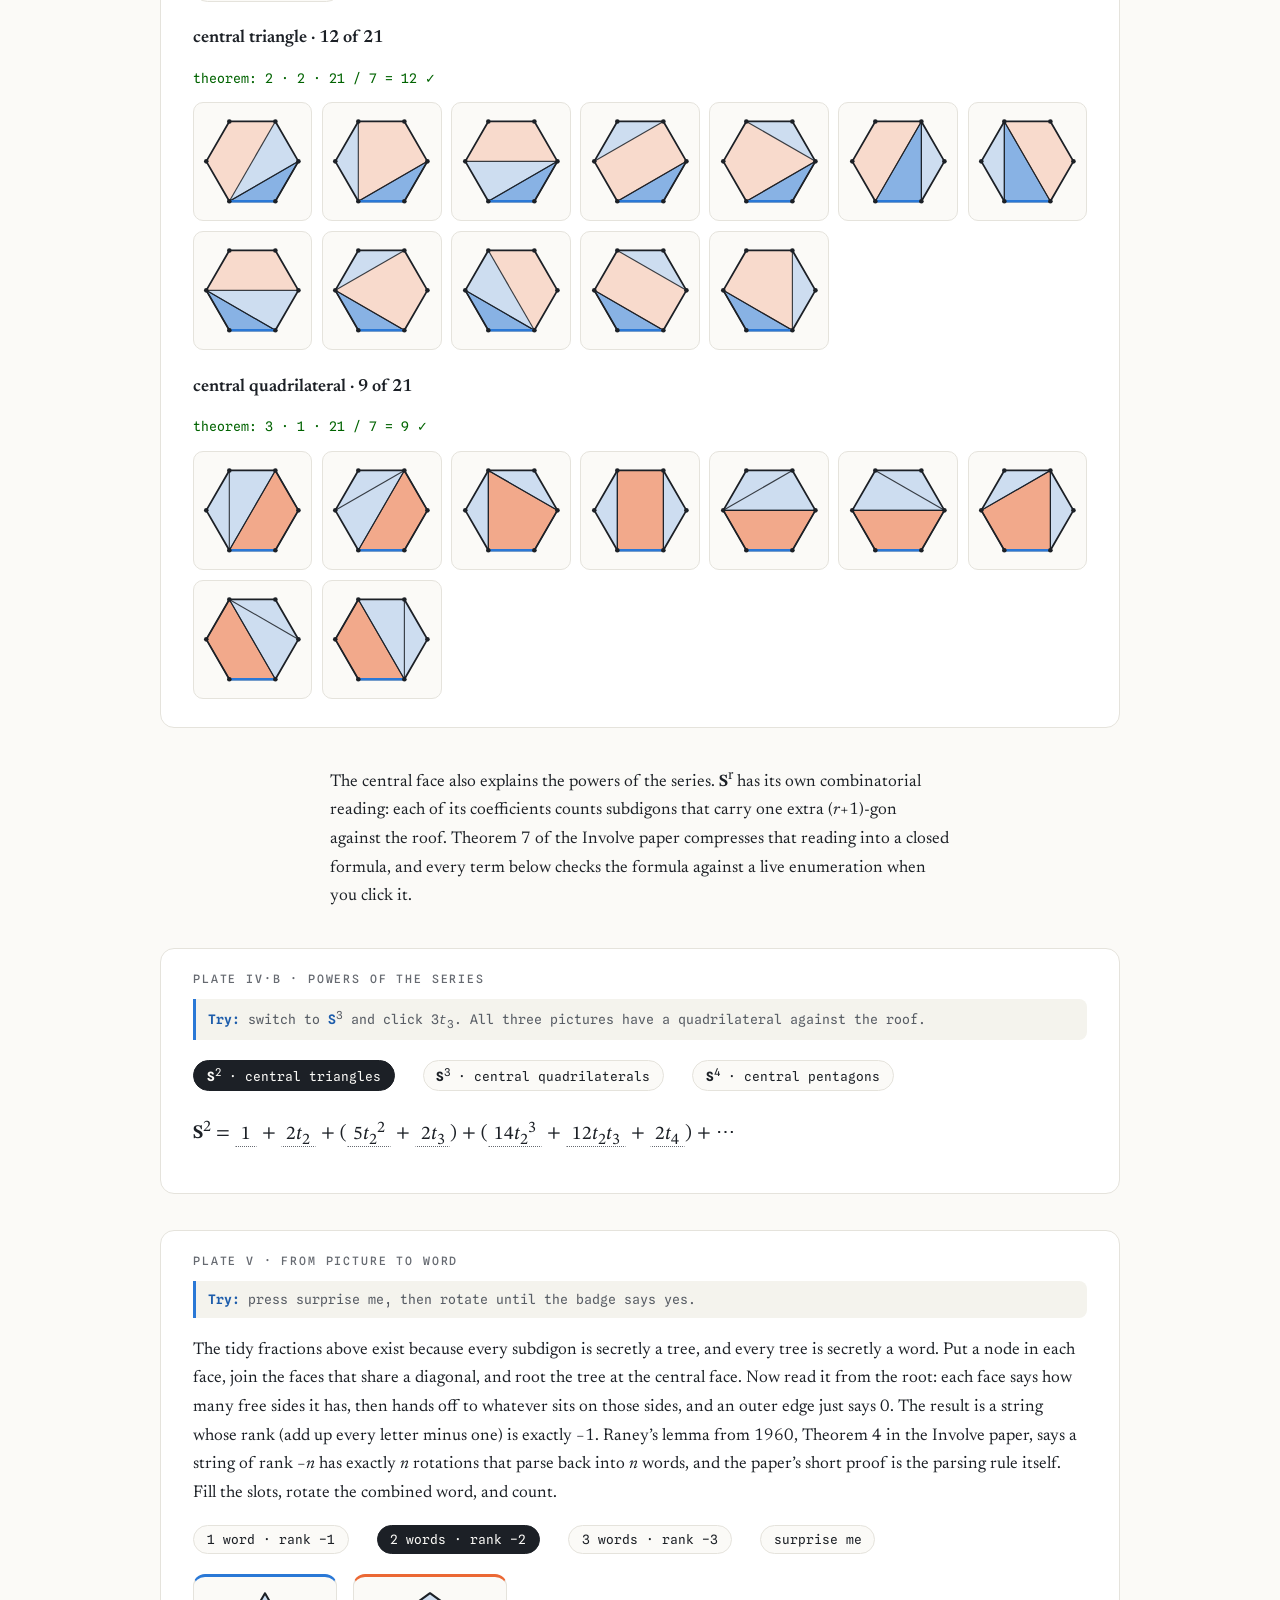
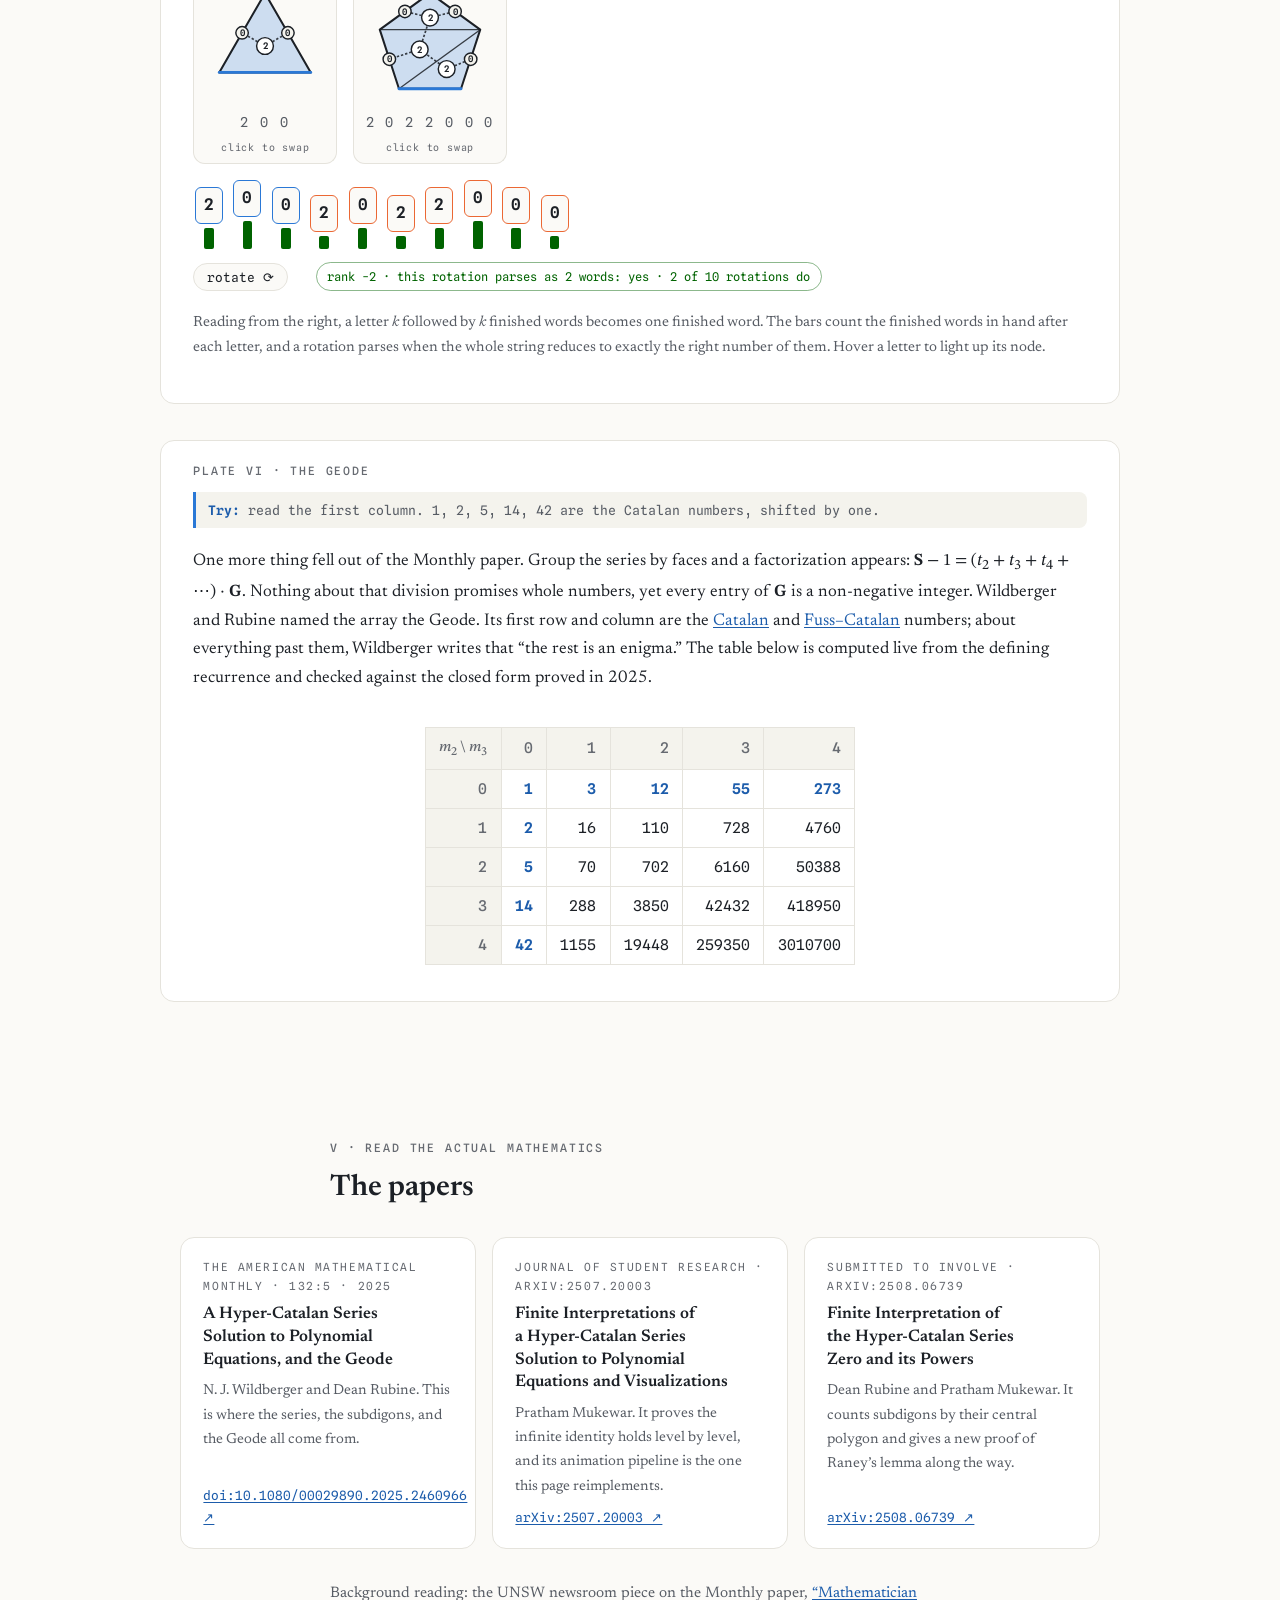
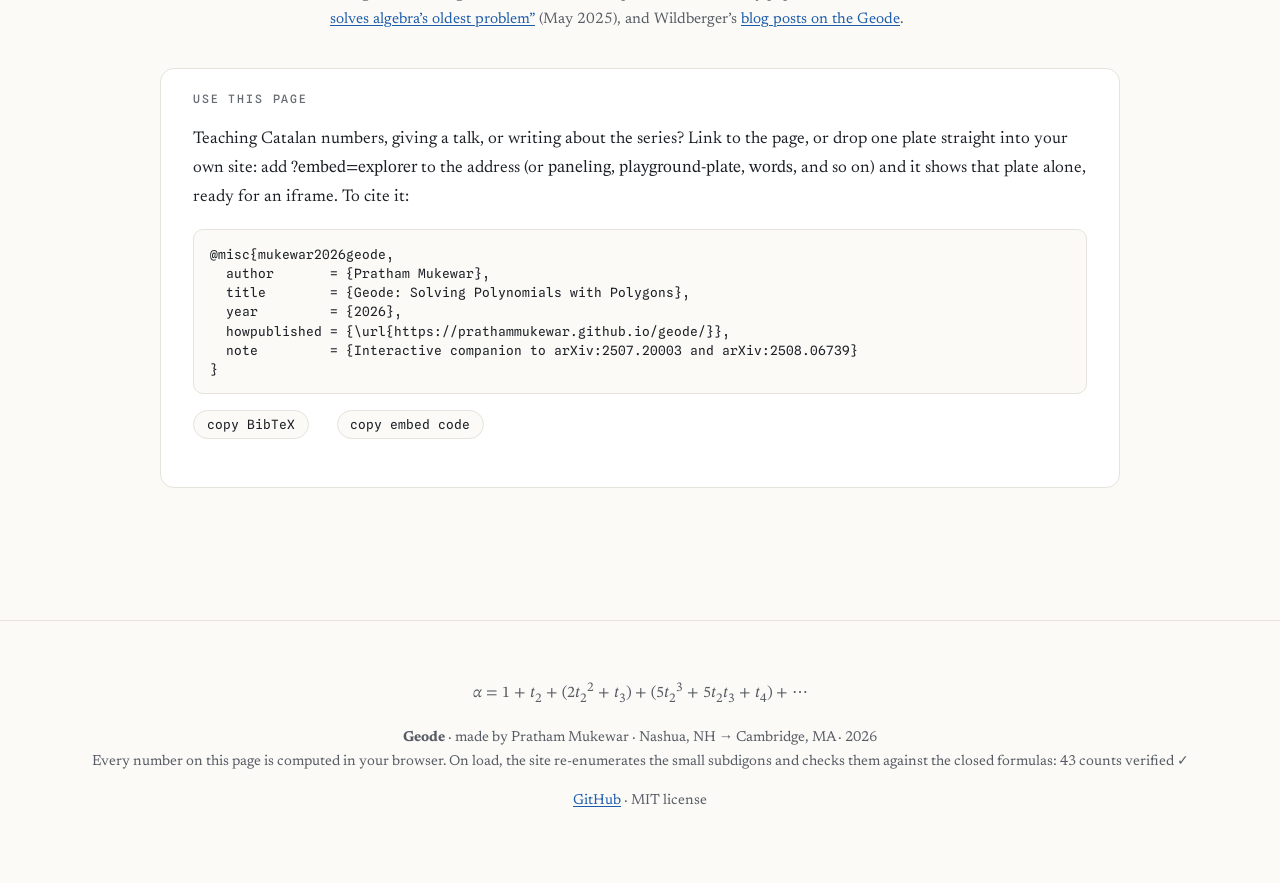
==== commit ef5eaace: "Social preview image, favicon and app icons, share button, byline, embed mode for single plates, cit" ====
--- a/index.html
+++ b/index.html
@@ -4,7 +4,42 @@
 <meta charset="utf-8">
 <meta name="viewport" content="width=device-width, initial-scale=1">
 <title>Solving Polynomials with Polygons</title>
-<meta name="description" content="An interactive companion to the hyper-Catalan series solution of polynomial equations: subdigons, the series, a root playground, and the Geode.">
+<meta name="description" content="No formula in radicals exists for degree five. This page solves quintics anyway, by counting subdivided polygons. An interactive companion to the hyper-Catalan series papers.">
+<link rel="canonical" href="https://prathammukewar.github.io/geode/">
+<link rel="icon" href="assets/favicon.svg" type="image/svg+xml">
+<link rel="apple-touch-icon" href="assets/apple-touch-icon.png">
+<link rel="manifest" href="manifest.webmanifest">
+<meta name="theme-color" content="#FBFAF7">
+<meta property="og:type" content="website">
+<meta property="og:site_name" content="Geode">
+<meta property="og:title" content="Solving Polynomials with Polygons">
+<meta property="og:description" content="No formula in radicals exists for degree five. This page solves quintics anyway, by counting subdivided polygons. An interactive companion to the hyper-Catalan series papers.">
+<meta property="og:url" content="https://prathammukewar.github.io/geode/">
+<meta property="og:image" content="https://prathammukewar.github.io/geode/assets/og.png">
+<meta property="og:image:width" content="1200">
+<meta property="og:image:height" content="630">
+<meta property="og:image:alt" content="The title Solving Polynomials with Polygons above the eleven subdivided pentagons">
+<meta name="twitter:card" content="summary_large_image">
+<meta name="twitter:title" content="Solving Polynomials with Polygons">
+<meta name="twitter:description" content="No formula in radicals exists for degree five. This page solves quintics anyway, by counting subdivided polygons. An interactive companion to the hyper-Catalan series papers.">
+<meta name="twitter:image" content="https://prathammukewar.github.io/geode/assets/og.png">
+<script type="application/ld+json">
+{
+  "@context": "https://schema.org",
+  "@type": "WebSite",
+  "name": "Geode",
+  "alternateName": "Solving Polynomials with Polygons",
+  "url": "https://prathammukewar.github.io/geode/",
+  "description": "No formula in radicals exists for degree five. This page solves quintics anyway, by counting subdivided polygons. An interactive companion to the hyper-Catalan series papers.",
+  "author": { "@type": "Person", "name": "Pratham Mukewar" },
+  "about": ["hyper-Catalan numbers", "Catalan numbers", "polynomial equations", "combinatorics"],
+  "citation": [
+    { "@type": "ScholarlyArticle", "name": "Finite Interpretations of a Hyper-Catalan Series Solution to Polynomial Equations and Visualizations", "author": { "@type": "Person", "name": "Pratham Mukewar" }, "url": "https://arxiv.org/abs/2507.20003" },
+    { "@type": "ScholarlyArticle", "name": "Finite Interpretation of the Hyper-Catalan Series Zero and its Powers", "author": [{ "@type": "Person", "name": "Dean Rubine" }, { "@type": "Person", "name": "Pratham Mukewar" }], "url": "https://arxiv.org/abs/2508.06739" },
+    { "@type": "ScholarlyArticle", "name": "A Hyper-Catalan Series Solution to Polynomial Equations, and the Geode", "author": [{ "@type": "Person", "name": "N. J. Wildberger" }, { "@type": "Person", "name": "Dean Rubine" }], "url": "https://doi.org/10.1080/00029890.2025.2460966" }
+  ]
+}
+</script>
 <link rel="preconnect" href="https://fonts.googleapis.com">
 <link rel="preconnect" href="https://fonts.gstatic.com" crossorigin>
 <link rel="stylesheet" href="https://fonts.googleapis.com/css2?family=Newsreader:ital,opsz,wght@0,6..72,400..700;1,6..72,400..700&family=STIX+Two+Text:ital,wght@0,400..700;1,400..700&family=Spline+Sans+Mono:wght@400..600&display=swap">
@@ -21,12 +56,16 @@
     <p class="lede">In 2025, mathematicians found the roots of every polynomial equation
     hiding inside counts of subdivided polygons. This page lets you play with the
     discovery, and with two papers that grew out of it.</p>
+    <p class="byline">Built by Pratham Mukewar, MIT class of 2030 and co-author of two of the three papers.</p>
   </div>
   <div class="hero-band" id="hero-band" role="img" aria-label="the eleven subdigons of the pentagon"></div>
   <p class="plate-note" style="text-align:center">The eleven subdigons of the pentagon. The series below knows them as
     <span class="math">5<i>t</i><sub>2</sub><sup>3</sup> + 5<i>t</i><sub>2</sub><i>t</i><sub>3</sub> + <i>t</i><sub>4</sub></span>.</p>
   <div class="display-math hero-eq" tabindex="0"><i>α</i> = 1 + <i>t</i><sub>2</sub><i>α</i><sup>2</sup> + <i>t</i><sub>3</sub><i>α</i><sup>3</sup> + <i>t</i><sub>4</sub><i>α</i><sup>4</sup> + ⋯</div>
-  <div style="text-align:center"><a class="hero-cta" href="#playground">skip to the playground ↓</a></div>
+  <div class="hero-actions">
+    <a class="hero-cta" href="#playground">skip to the playground ↓</a>
+    <button class="hero-cta" id="share-btn" data-tip="Send this page to someone, or copy the link.">share this page</button>
+  </div>
 </header>
 
 <nav class="contents" id="contents" aria-label="contents">
@@ -96,7 +135,7 @@
     a single series <span class="math"><b>S</b></span>. Click any term below to see
     exactly which pictures its coefficient is counting.</p>
   </div>
-  <div class="plate">
+  <div class="plate" id="series-plate">
     <h3 class="plate-title">Plate II · The series, level by level</h3>
     <p class="try"><b>Try:</b> click 5<i>t</i><sub>2</sub><i>t</i><sub>3</sub> to see the five pictures it counts.</p>
     <div class="series-line" id="series-line"></div>
@@ -147,7 +186,7 @@
     a numerical benchmark since 1685; two passes of the series match the true root
     to sixteen decimal places.</p>
   </div>
-  <div class="plate">
+  <div class="plate" id="playground-plate">
     <h3 class="plate-title">Plate III · The root playground</h3>
     <p class="try"><b>Try:</b> pick the x⁵−x−1 preset, watch the series diverge, then press re-center.</p>
     <div class="controls" id="presets"></div>
@@ -346,6 +385,26 @@
     <a href="https://www.unsw.edu.au/newsroom/news/2025/05/mathematician-solves-algebras-oldest-problem-using-intriguing-new-number-sequences">“Mathematician solves algebra’s oldest problem”</a> (May 2025),
     and Wildberger’s <a href="https://njwildberger.com/tag/geode/">blog posts on the Geode</a>.</p>
   </div>
+  <div class="plate" id="cite">
+    <h3 class="plate-title">Use this page</h3>
+    <p style="margin-top:0">Teaching Catalan numbers, giving a talk, or writing about the series?
+    Link to the page, or drop one plate straight into your own site: add
+    <span class="math">?embed=explorer</span> to the address (or
+    <span class="math">paneling</span>, <span class="math">playground-plate</span>,
+    <span class="math">words</span>, and so on) and it shows that plate alone, ready
+    for an iframe. To cite it:</p>
+    <pre class="bibtex" id="bibtex" tabindex="0">@misc{mukewar2026geode,
+  author       = {Pratham Mukewar},
+  title        = {Geode: Solving Polynomials with Polygons},
+  year         = {2026},
+  howpublished = {\url{https://prathammukewar.github.io/geode/}},
+  note         = {Interactive companion to arXiv:2507.20003 and arXiv:2508.06739}
+}</pre>
+    <div class="controls">
+      <button class="action" id="copy-bibtex" data-tip="Copy the BibTeX entry.">copy BibTeX</button>
+      <button class="action" id="copy-embed" data-tip="Copy an iframe that embeds the subdigon explorer.">copy embed code</button>
+    </div>
+  </div>
 </section>
 
 </main>
--- a/css/style.css
+++ b/css/style.css
@@ -580,3 +580,21 @@
   letter-spacing: 0.08em;
   color: var(--muted);
 }
+
+/* ---------- byline, share, cite ---------- */
+.byline { font-family: var(--mono); font-size: 0.8rem; color: var(--ink-2); margin: -0.6rem auto 0; }
+.hero-actions { display: flex; justify-content: center; flex-wrap: wrap; gap: 0.6rem; }
+.hero-actions .hero-cta { margin-top: 1.6rem; font: inherit; font-family: var(--mono); font-size: 0.85rem; cursor: pointer; }
+.bibtex {
+  font-family: var(--mono); font-size: 0.8rem; line-height: 1.5;
+  background: var(--paper); border: 1px solid var(--hairline); border-radius: 10px;
+  padding: 0.9rem 1rem; overflow-x: auto; margin: 0 0 1rem;
+}
+
+/* ---------- embed mode: one plate, nothing else ---------- */
+body.embed > *:not(main):not(#tip) { display: none; }
+body.embed main > * { display: none; }
+body.embed main section:has(.embed-target) { display: block; padding: 0; }
+body.embed section:has(.embed-target) > *:not(.embed-target) { display: none; }
+body.embed .plate.embed-target { margin: 0; max-width: none; border: none; border-radius: 0; }
+.embed-foot { font-family: var(--mono); font-size: 0.75rem; margin: 1rem 0 0; text-align: right; }
